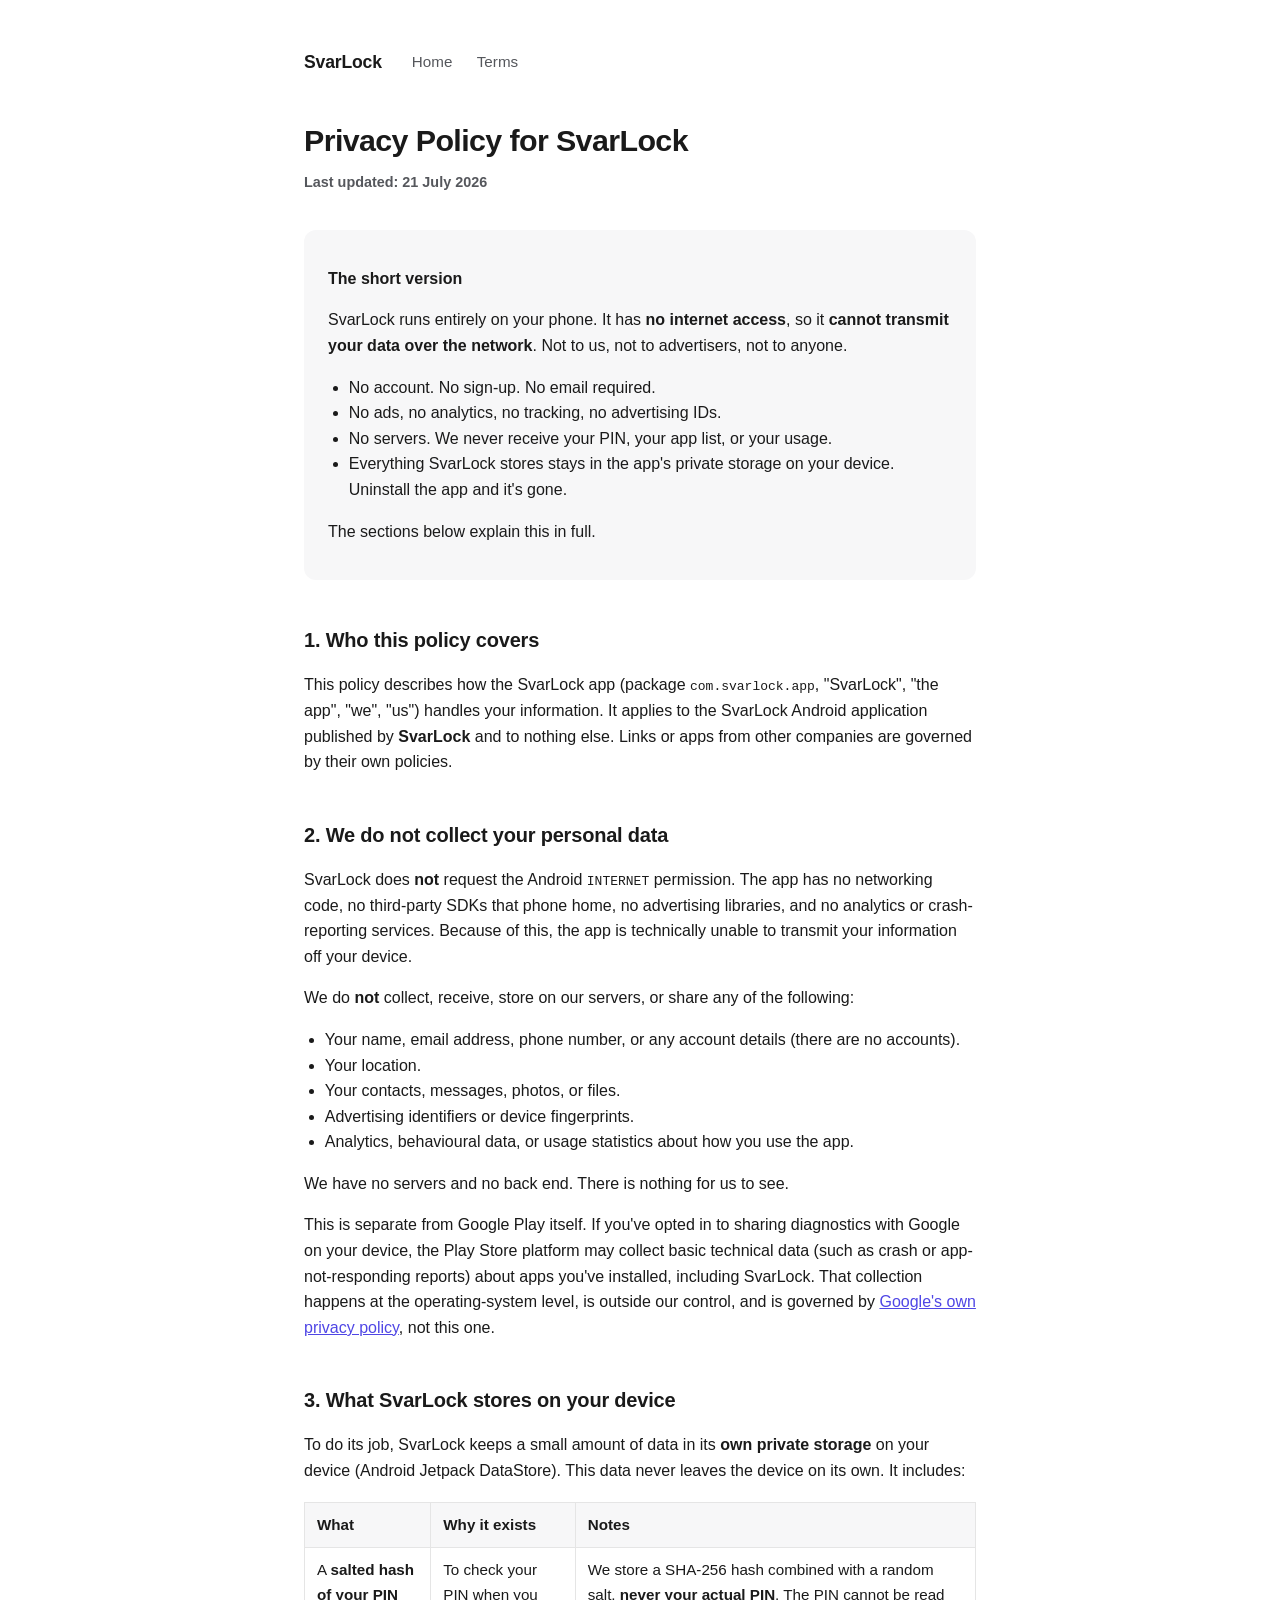
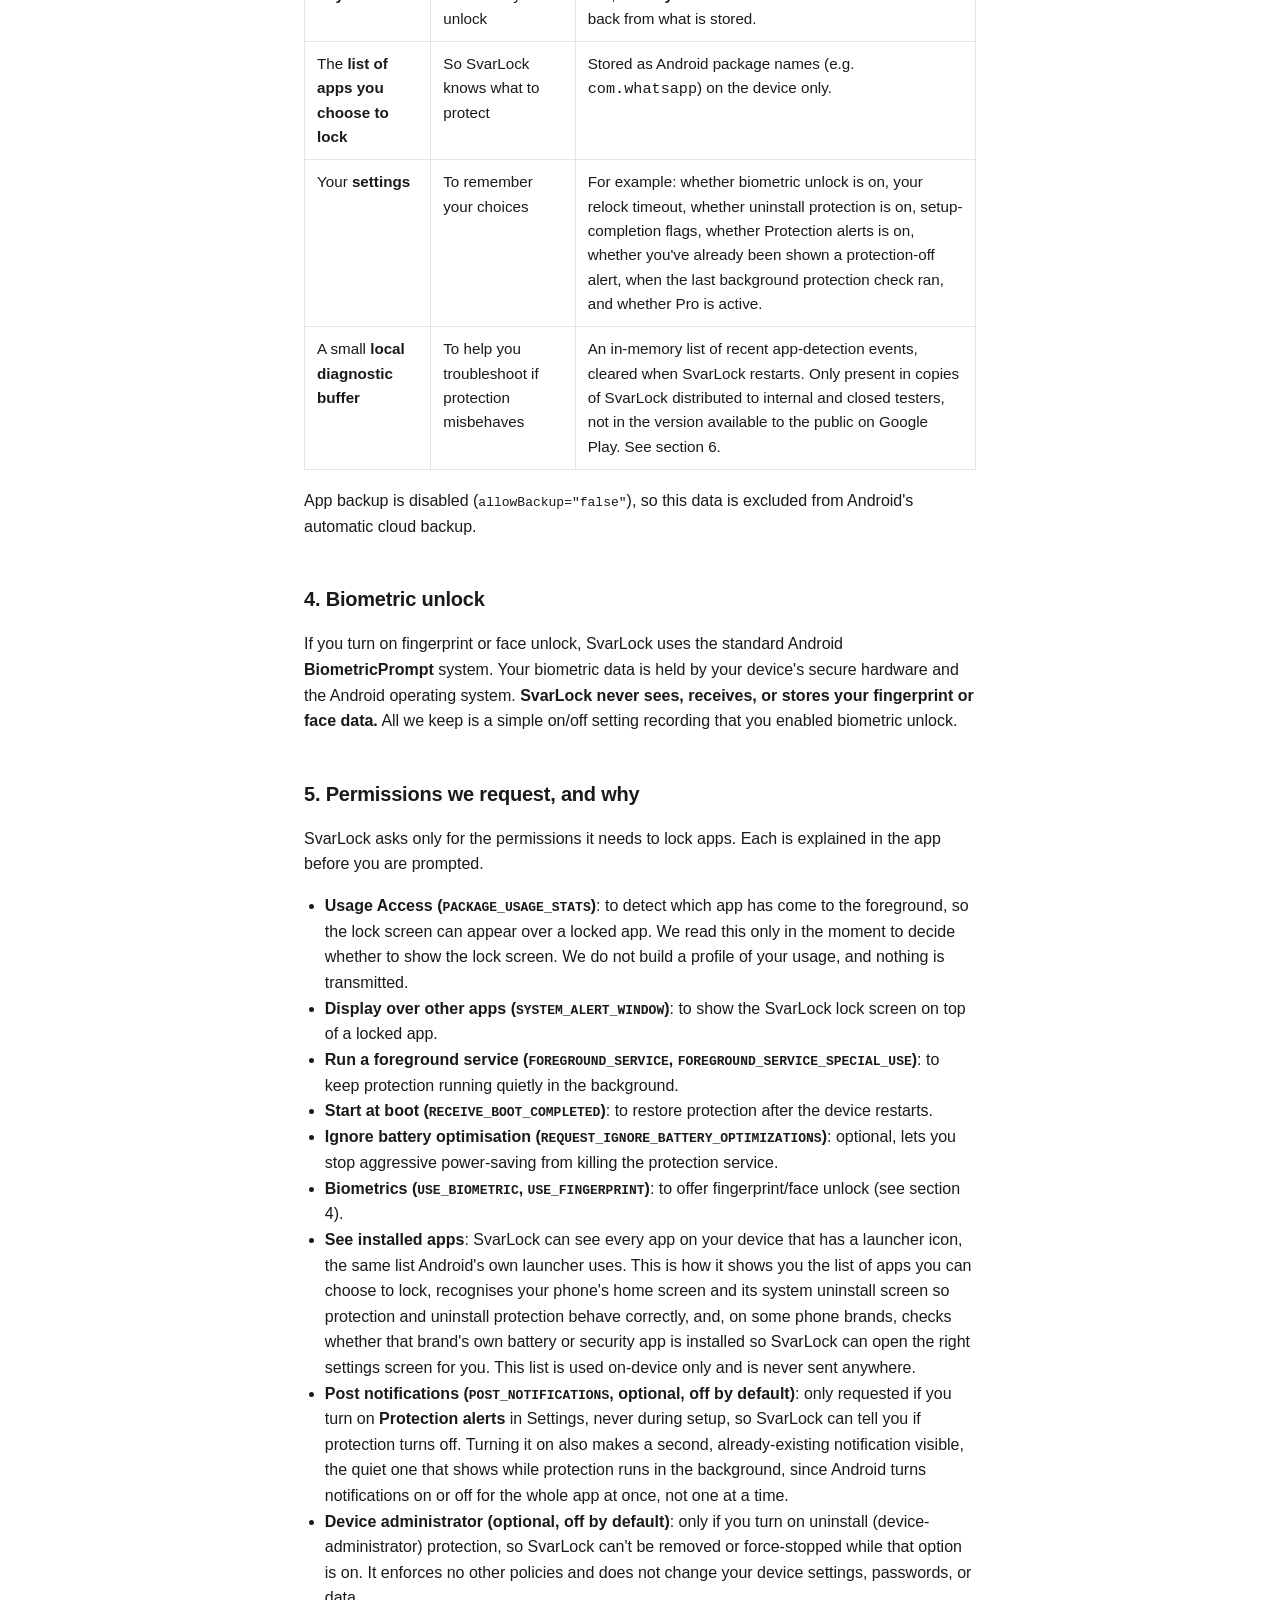
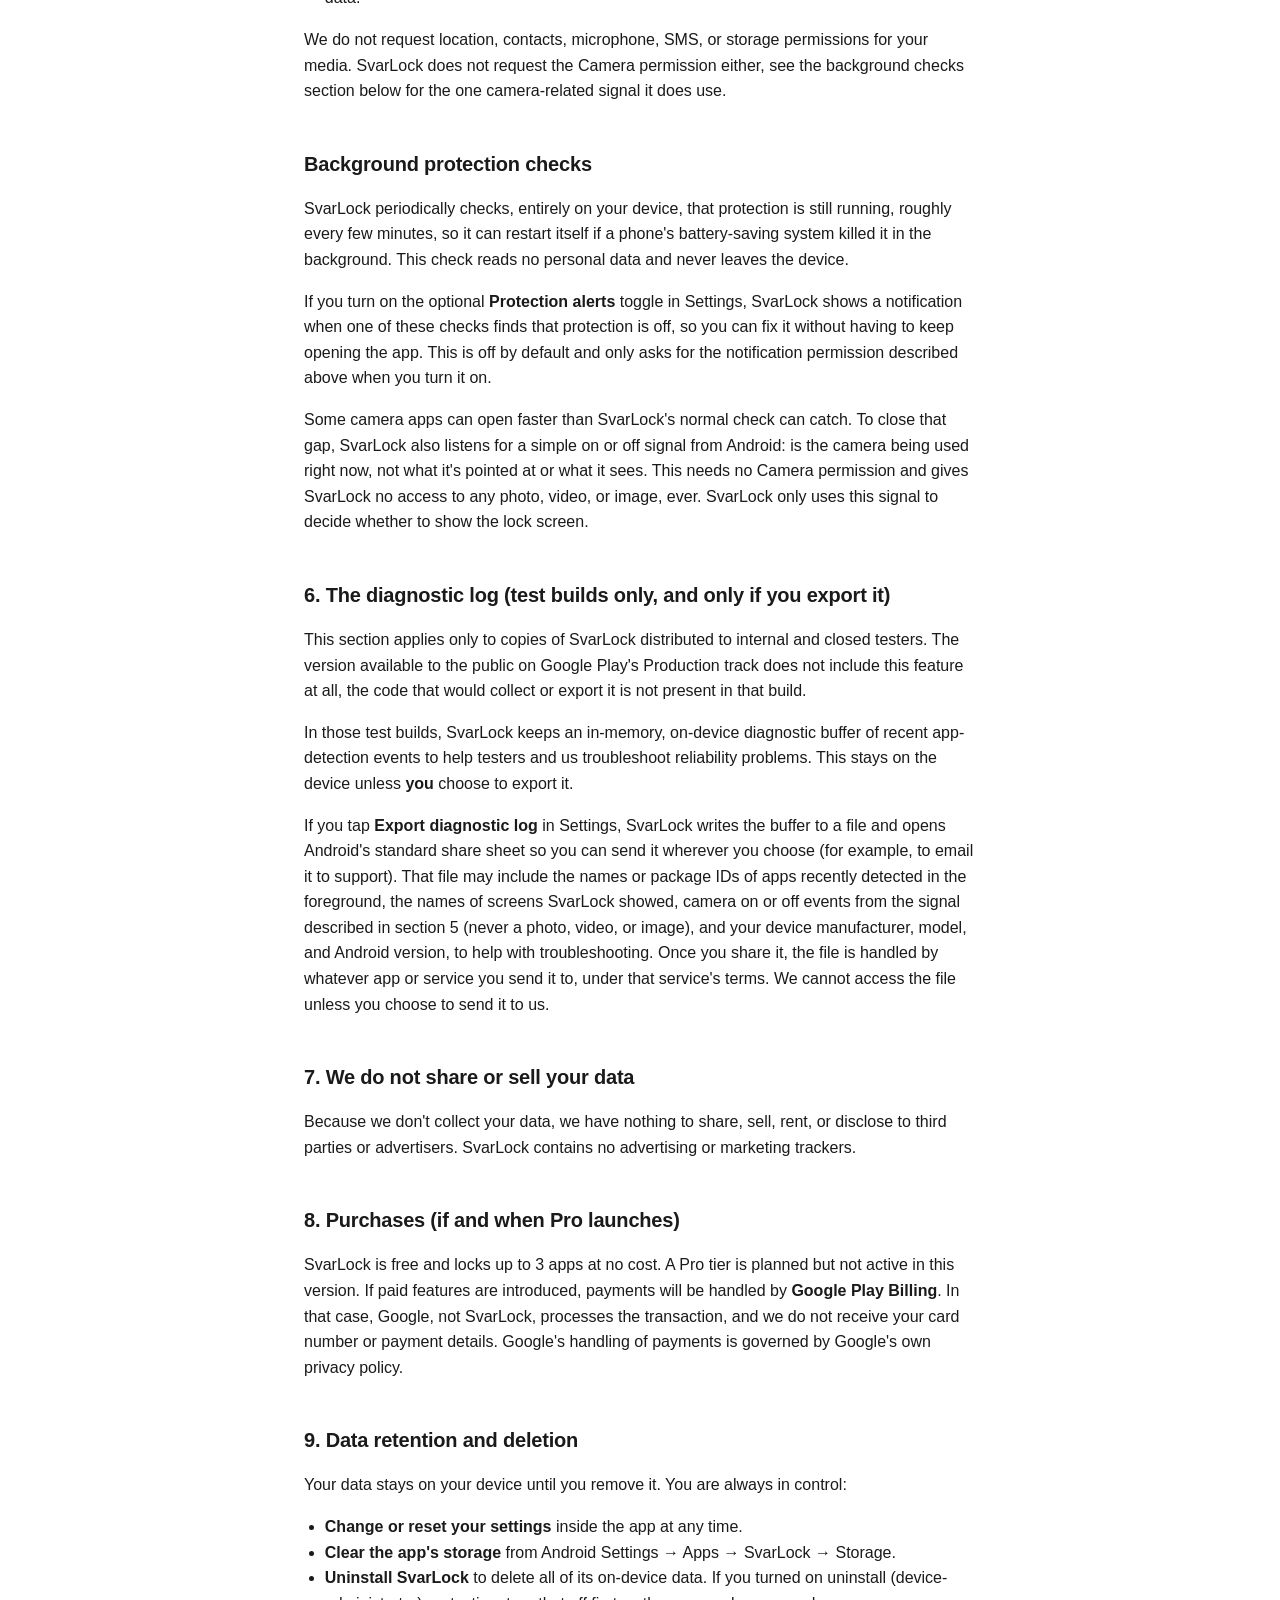
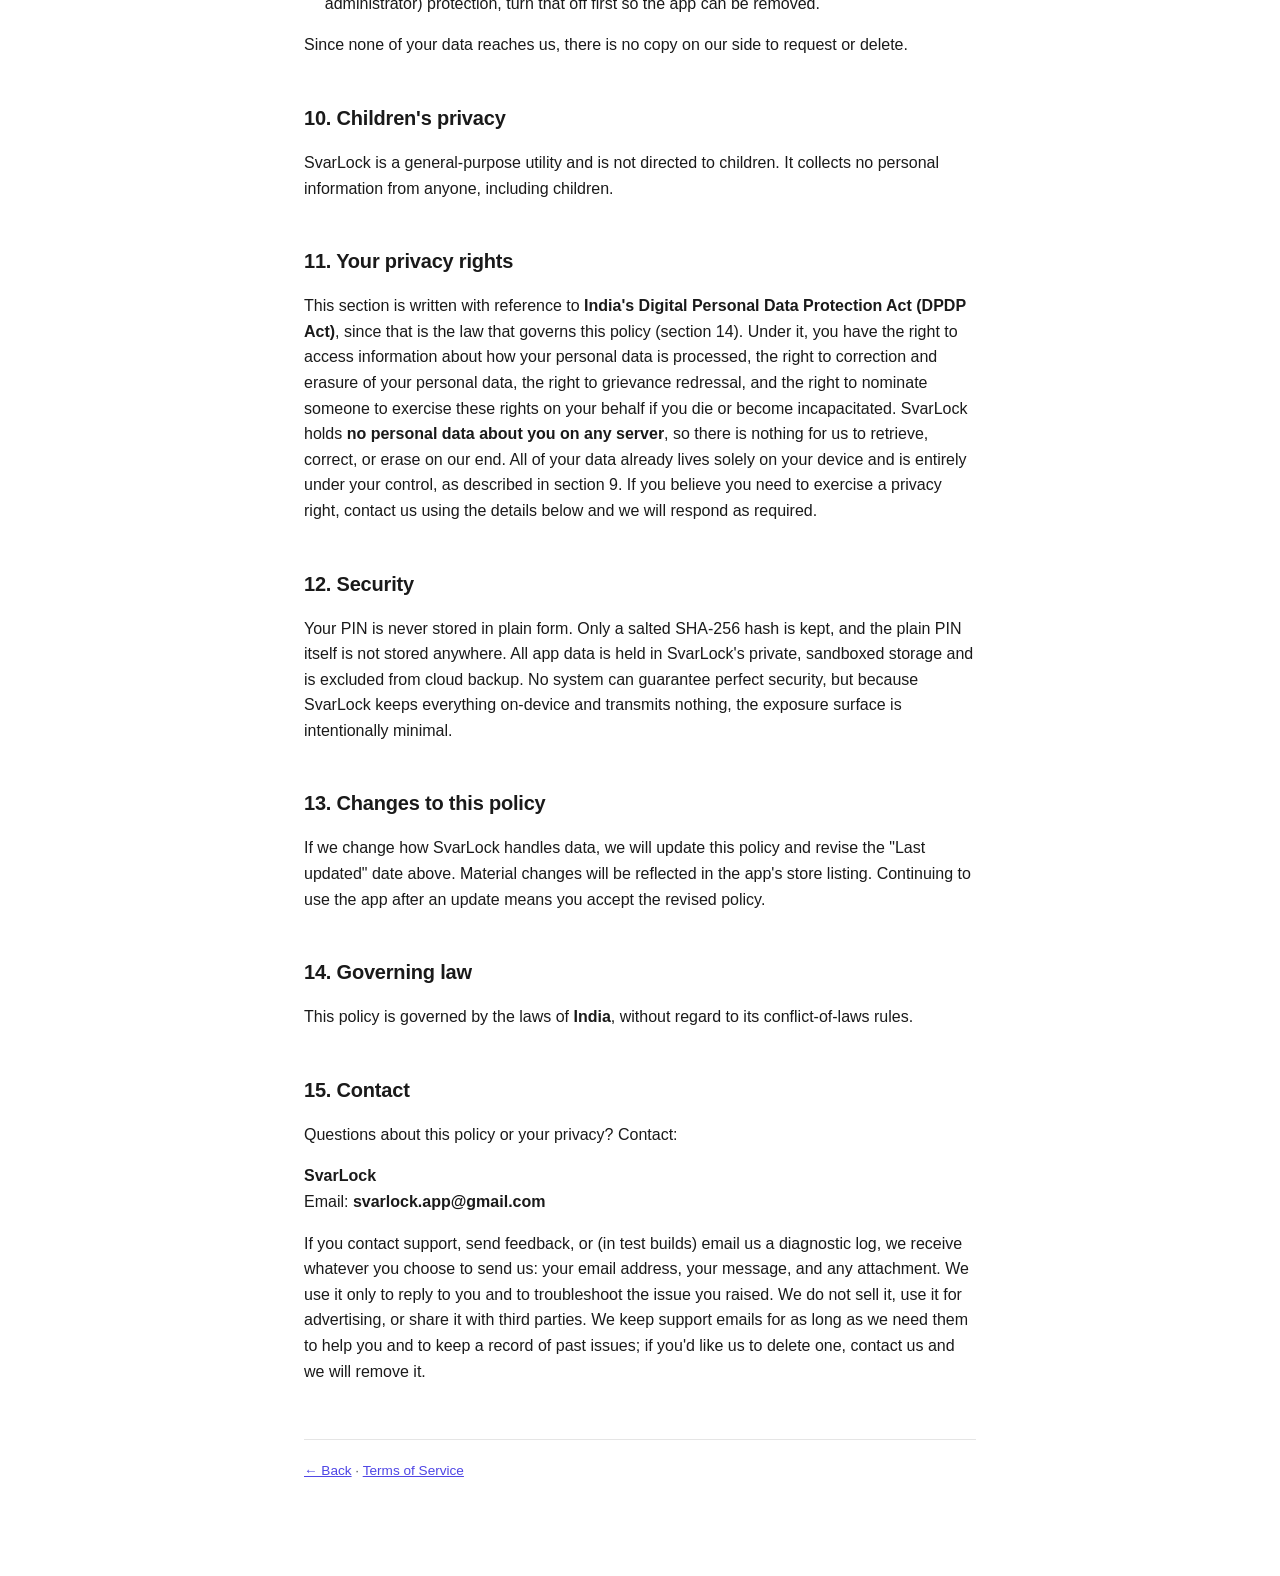
==== privacy-policy.html @ f2b9c412 "Fix privacy/data accuracy issues: permission scope, diagnostic log wording, DPDP rights, support ema" ====
<!doctype html>
<html lang="en">
<head>
<meta charset="utf-8">
<meta name="viewport" content="width=device-width, initial-scale=1">
<meta name="robots" content="noindex, nofollow">
<title>Privacy Policy — SvarLock</title>
<link rel="stylesheet" href="style.css">
</head>
<body>
<div class="wrap">
  <header class="site">
    <div class="logo">SvarLock</div>
    <nav class="top">
      <a href="index.html">Home</a>
      <a href="terms-of-service.html">Terms</a>
    </nav>
  </header>

  <h1>Privacy Policy for SvarLock</h1>
  <p class="updated"><strong>Last updated: 21 July 2026</strong></p>

  <div class="card">
    <p><strong>The short version</strong></p>
    <p>SvarLock runs entirely on your phone. It has <strong>no internet access</strong>, so it <strong>cannot transmit your data over the network</strong>. Not to us, not to advertisers, not to anyone.</p>
    <ul>
      <li>No account. No sign-up. No email required.</li>
      <li>No ads, no analytics, no tracking, no advertising IDs.</li>
      <li>No servers. We never receive your PIN, your app list, or your usage.</li>
      <li>Everything SvarLock stores stays in the app's private storage on your device. Uninstall the app and it's gone.</li>
    </ul>
    <p>The sections below explain this in full.</p>
  </div>

  <h2>1. Who this policy covers</h2>
  <p>This policy describes how the SvarLock app (package <code>com.svarlock.app</code>, "SvarLock", "the app", "we", "us") handles your information. It applies to the SvarLock Android application published by <strong>SvarLock</strong> and to nothing else. Links or apps from other companies are governed by their own policies.</p>

  <h2>2. We do not collect your personal data</h2>
  <p>SvarLock does <strong>not</strong> request the Android <code>INTERNET</code> permission. The app has no networking code, no third-party SDKs that phone home, no advertising libraries, and no analytics or crash-reporting services. Because of this, the app is technically unable to transmit your information off your device.</p>
  <p>We do <strong>not</strong> collect, receive, store on our servers, or share any of the following:</p>
  <ul>
    <li>Your name, email address, phone number, or any account details (there are no accounts).</li>
    <li>Your location.</li>
    <li>Your contacts, messages, photos, or files.</li>
    <li>Advertising identifiers or device fingerprints.</li>
    <li>Analytics, behavioural data, or usage statistics about how you use the app.</li>
  </ul>
  <p>We have no servers and no back end. There is nothing for us to see.</p>
  <p>This is separate from Google Play itself. If you've opted in to sharing diagnostics with Google on your device, the Play Store platform may collect basic technical data (such as crash or app-not-responding reports) about apps you've installed, including SvarLock. That collection happens at the operating-system level, is outside our control, and is governed by <a href="https://policies.google.com/privacy">Google's own privacy policy</a>, not this one.</p>

  <h2>3. What SvarLock stores on your device</h2>
  <p>To do its job, SvarLock keeps a small amount of data in its <strong>own private storage</strong> on your device (Android Jetpack DataStore). This data never leaves the device on its own. It includes:</p>
  <table>
    <thead>
      <tr><th>What</th><th>Why it exists</th><th>Notes</th></tr>
    </thead>
    <tbody>
      <tr>
        <td>A <strong>salted hash of your PIN</strong></td>
        <td>To check your PIN when you unlock</td>
        <td>We store a SHA-256 hash combined with a random salt, <strong>never your actual PIN</strong>. The PIN cannot be read back from what is stored.</td>
      </tr>
      <tr>
        <td>The <strong>list of apps you choose to lock</strong></td>
        <td>So SvarLock knows what to protect</td>
        <td>Stored as Android package names (e.g. <code>com.whatsapp</code>) on the device only.</td>
      </tr>
      <tr>
        <td>Your <strong>settings</strong></td>
        <td>To remember your choices</td>
        <td>For example: whether biometric unlock is on, your relock timeout, whether uninstall protection is on, setup-completion flags, whether Protection alerts is on, whether you've already been shown a protection-off alert, when the last background protection check ran, and whether Pro is active.</td>
      </tr>
      <tr>
        <td>A small <strong>local diagnostic buffer</strong></td>
        <td>To help you troubleshoot if protection misbehaves</td>
        <td>An in-memory list of recent app-detection events, cleared when SvarLock restarts. Only present in copies of SvarLock distributed to internal and closed testers, not in the version available to the public on Google Play. See section 6.</td>
      </tr>
    </tbody>
  </table>
  <p>App backup is disabled (<code>allowBackup="false"</code>), so this data is excluded from Android's automatic cloud backup.</p>

  <h2>4. Biometric unlock</h2>
  <p>If you turn on fingerprint or face unlock, SvarLock uses the standard Android <strong>BiometricPrompt</strong> system. Your biometric data is held by your device's secure hardware and the Android operating system. <strong>SvarLock never sees, receives, or stores your fingerprint or face data.</strong> All we keep is a simple on/off setting recording that you enabled biometric unlock.</p>

  <h2>5. Permissions we request, and why</h2>
  <p>SvarLock asks only for the permissions it needs to lock apps. Each is explained in the app before you are prompted.</p>
  <ul>
    <li><strong>Usage Access (<code>PACKAGE_USAGE_STATS</code>)</strong>: to detect which app has come to the foreground, so the lock screen can appear over a locked app. We read this only in the moment to decide whether to show the lock screen. We do not build a profile of your usage, and nothing is transmitted.</li>
    <li><strong>Display over other apps (<code>SYSTEM_ALERT_WINDOW</code>)</strong>: to show the SvarLock lock screen on top of a locked app.</li>
    <li><strong>Run a foreground service (<code>FOREGROUND_SERVICE</code>, <code>FOREGROUND_SERVICE_SPECIAL_USE</code>)</strong>: to keep protection running quietly in the background.</li>
    <li><strong>Start at boot (<code>RECEIVE_BOOT_COMPLETED</code>)</strong>: to restore protection after the device restarts.</li>
    <li><strong>Ignore battery optimisation (<code>REQUEST_IGNORE_BATTERY_OPTIMIZATIONS</code>)</strong>: optional, lets you stop aggressive power-saving from killing the protection service.</li>
    <li><strong>Biometrics (<code>USE_BIOMETRIC</code>, <code>USE_FINGERPRINT</code>)</strong>: to offer fingerprint/face unlock (see section 4).</li>
    <li><strong>See installed apps</strong>: SvarLock can see every app on your device that has a launcher icon, the same list Android's own launcher uses. This is how it shows you the list of apps you can choose to lock, recognises your phone's home screen and its system uninstall screen so protection and uninstall protection behave correctly, and, on some phone brands, checks whether that brand's own battery or security app is installed so SvarLock can open the right settings screen for you. This list is used on-device only and is never sent anywhere.</li>
    <li><strong>Post notifications (<code>POST_NOTIFICATIONS</code>, optional, off by default)</strong>: only requested if you turn on <strong>Protection alerts</strong> in Settings, never during setup, so SvarLock can tell you if protection turns off. Turning it on also makes a second, already-existing notification visible, the quiet one that shows while protection runs in the background, since Android turns notifications on or off for the whole app at once, not one at a time.</li>
    <li><strong>Device administrator (optional, off by default)</strong>: only if you turn on uninstall (device-administrator) protection, so SvarLock can't be removed or force-stopped while that option is on. It enforces no other policies and does not change your device settings, passwords, or data.</li>
  </ul>
  <p>We do not request location, contacts, microphone, SMS, or storage permissions for your media. SvarLock does not request the Camera permission either, see the background checks section below for the one camera-related signal it does use.</p>

  <h2>Background protection checks</h2>
  <p>SvarLock periodically checks, entirely on your device, that protection is still running, roughly every few minutes, so it can restart itself if a phone's battery-saving system killed it in the background. This check reads no personal data and never leaves the device.</p>
  <p>If you turn on the optional <strong>Protection alerts</strong> toggle in Settings, SvarLock shows a notification when one of these checks finds that protection is off, so you can fix it without having to keep opening the app. This is off by default and only asks for the notification permission described above when you turn it on.</p>
  <p>Some camera apps can open faster than SvarLock's normal check can catch. To close that gap, SvarLock also listens for a simple on or off signal from Android: is the camera being used right now, not what it's pointed at or what it sees. This needs no Camera permission and gives SvarLock no access to any photo, video, or image, ever. SvarLock only uses this signal to decide whether to show the lock screen.</p>

  <h2>6. The diagnostic log (test builds only, and only if you export it)</h2>
  <p>This section applies only to copies of SvarLock distributed to internal and closed testers. The version available to the public on Google Play's Production track does not include this feature at all, the code that would collect or export it is not present in that build.</p>
  <p>In those test builds, SvarLock keeps an in-memory, on-device diagnostic buffer of recent app-detection events to help testers and us troubleshoot reliability problems. This stays on the device unless <strong>you</strong> choose to export it.</p>
  <p>If you tap <strong>Export diagnostic log</strong> in Settings, SvarLock writes the buffer to a file and opens Android's standard share sheet so you can send it wherever you choose (for example, to email it to support). That file may include the names or package IDs of apps recently detected in the foreground, the names of screens SvarLock showed, camera on or off events from the signal described in section 5 (never a photo, video, or image), and your device manufacturer, model, and Android version, to help with troubleshooting. Once you share it, the file is handled by whatever app or service you send it to, under that service's terms. We cannot access the file unless you choose to send it to us.</p>

  <h2>7. We do not share or sell your data</h2>
  <p>Because we don't collect your data, we have nothing to share, sell, rent, or disclose to third parties or advertisers. SvarLock contains no advertising or marketing trackers.</p>

  <h2>8. Purchases (if and when Pro launches)</h2>
  <p>SvarLock is free and locks up to 3 apps at no cost. A Pro tier is planned but not active in this version. If paid features are introduced, payments will be handled by <strong>Google Play Billing</strong>. In that case, Google, not SvarLock, processes the transaction, and we do not receive your card number or payment details. Google's handling of payments is governed by Google's own privacy policy.</p>

  <h2>9. Data retention and deletion</h2>
  <p>Your data stays on your device until you remove it. You are always in control:</p>
  <ul>
    <li><strong>Change or reset your settings</strong> inside the app at any time.</li>
    <li><strong>Clear the app's storage</strong> from Android Settings → Apps → SvarLock → Storage.</li>
    <li><strong>Uninstall SvarLock</strong> to delete all of its on-device data. If you turned on uninstall (device-administrator) protection, turn that off first so the app can be removed.</li>
  </ul>
  <p>Since none of your data reaches us, there is no copy on our side to request or delete.</p>

  <h2>10. Children's privacy</h2>
  <p>SvarLock is a general-purpose utility and is not directed to children. It collects no personal information from anyone, including children.</p>

  <h2>11. Your privacy rights</h2>
  <p>This section is written with reference to <strong>India's Digital Personal Data Protection Act (DPDP Act)</strong>, since that is the law that governs this policy (section 14). Under it, you have the right to access information about how your personal data is processed, the right to correction and erasure of your personal data, the right to grievance redressal, and the right to nominate someone to exercise these rights on your behalf if you die or become incapacitated. SvarLock holds <strong>no personal data about you on any server</strong>, so there is nothing for us to retrieve, correct, or erase on our end. All of your data already lives solely on your device and is entirely under your control, as described in section 9. If you believe you need to exercise a privacy right, contact us using the details below and we will respond as required.</p>

  <h2>12. Security</h2>
  <p>Your PIN is never stored in plain form. Only a salted SHA-256 hash is kept, and the plain PIN itself is not stored anywhere. All app data is held in SvarLock's private, sandboxed storage and is excluded from cloud backup. No system can guarantee perfect security, but because SvarLock keeps everything on-device and transmits nothing, the exposure surface is intentionally minimal.</p>

  <h2>13. Changes to this policy</h2>
  <p>If we change how SvarLock handles data, we will update this policy and revise the "Last updated" date above. Material changes will be reflected in the app's store listing. Continuing to use the app after an update means you accept the revised policy.</p>

  <h2>14. Governing law</h2>
  <p>This policy is governed by the laws of <strong>India</strong>, without regard to its conflict-of-laws rules.</p>

  <h2>15. Contact</h2>
  <p>Questions about this policy or your privacy? Contact:</p>
  <p><strong>SvarLock</strong><br>Email: <strong>svarlock.app@gmail.com</strong></p>
  <p>If you contact support, send feedback, or (in test builds) email us a diagnostic log, we receive whatever you choose to send us: your email address, your message, and any attachment. We use it only to reply to you and to troubleshoot the issue you raised. We do not sell it, use it for advertising, or share it with third parties. We keep support emails for as long as we need them to help you and to keep a record of past issues; if you'd like us to delete one, contact us and we will remove it.</p>

  <footer class="site">
    <a href="index.html">&larr; Back</a> &middot; <a href="terms-of-service.html">Terms of Service</a>
  </footer>
</div>
</body>
</html>
---- style.css ----
:root {
  color-scheme: light dark;
  --bg: #ffffff;
  --text: #1a1a1a;
  --text-medium: #55575c;
  --border: #e5e5e5;
  --link: #4f46e5;
  --card-bg: #f7f7f8;
}

@media (prefers-color-scheme: dark) {
  :root {
    --bg: #14151a;
    --text: #f0f0f1;
    --text-medium: #a8a9ae;
    --border: #2a2b31;
    --link: #9d97f5;
    --card-bg: #1c1d23;
  }
}

* {
  box-sizing: border-box;
}

body {
  margin: 0;
  background: var(--bg);
  color: var(--text);
  font-family: -apple-system, BlinkMacSystemFont, "Segoe UI", Roboto, Helvetica, Arial, sans-serif;
  line-height: 1.6;
}

.wrap {
  max-width: 720px;
  margin: 0 auto;
  padding: 48px 24px 96px;
}

header.site {
  display: flex;
  align-items: center;
  gap: 10px;
  margin-bottom: 40px;
}

header.site .logo {
  font-weight: 700;
  font-size: 1.1rem;
  letter-spacing: -0.01em;
}

nav.top a {
  color: var(--text-medium);
  text-decoration: none;
  font-size: 0.95rem;
  margin-left: 20px;
}

nav.top a:hover {
  color: var(--link);
}

h1 {
  font-size: 1.9rem;
  margin: 0 0 6px;
  letter-spacing: -0.02em;
}

h2 {
  font-size: 1.25rem;
  margin: 2.2em 0 0.6em;
  letter-spacing: -0.01em;
}

.updated {
  color: var(--text-medium);
  font-size: 0.9rem;
  margin: 0 0 2.5em;
}

p, li {
  color: var(--text);
}

ul, ol {
  padding-left: 1.3em;
}

a {
  color: var(--link);
}

table {
  border-collapse: collapse;
  width: 100%;
  margin: 1.2em 0;
  font-size: 0.95rem;
}

th, td {
  border: 1px solid var(--border);
  padding: 10px 12px;
  text-align: left;
  vertical-align: top;
}

th {
  background: var(--card-bg);
}

.card {
  background: var(--card-bg);
  border-radius: 12px;
  padding: 20px 24px;
  margin: 1.5em 0;
}

.card ul {
  margin: 0.4em 0;
}

.doc-list {
  list-style: none;
  padding: 0;
  margin: 24px 0 0;
}

.doc-list li {
  margin-bottom: 12px;
}

.doc-list a {
  display: block;
  padding: 18px 20px;
  border: 1px solid var(--border);
  border-radius: 12px;
  text-decoration: none;
  color: var(--text);
  font-weight: 600;
}

.doc-list a:hover {
  border-color: var(--link);
}

.doc-list span {
  display: block;
  font-weight: 400;
  color: var(--text-medium);
  font-size: 0.9rem;
  margin-top: 4px;
}

footer.site {
  margin-top: 4em;
  padding-top: 1.5em;
  border-top: 1px solid var(--border);
  color: var(--text-medium);
  font-size: 0.85rem;
}
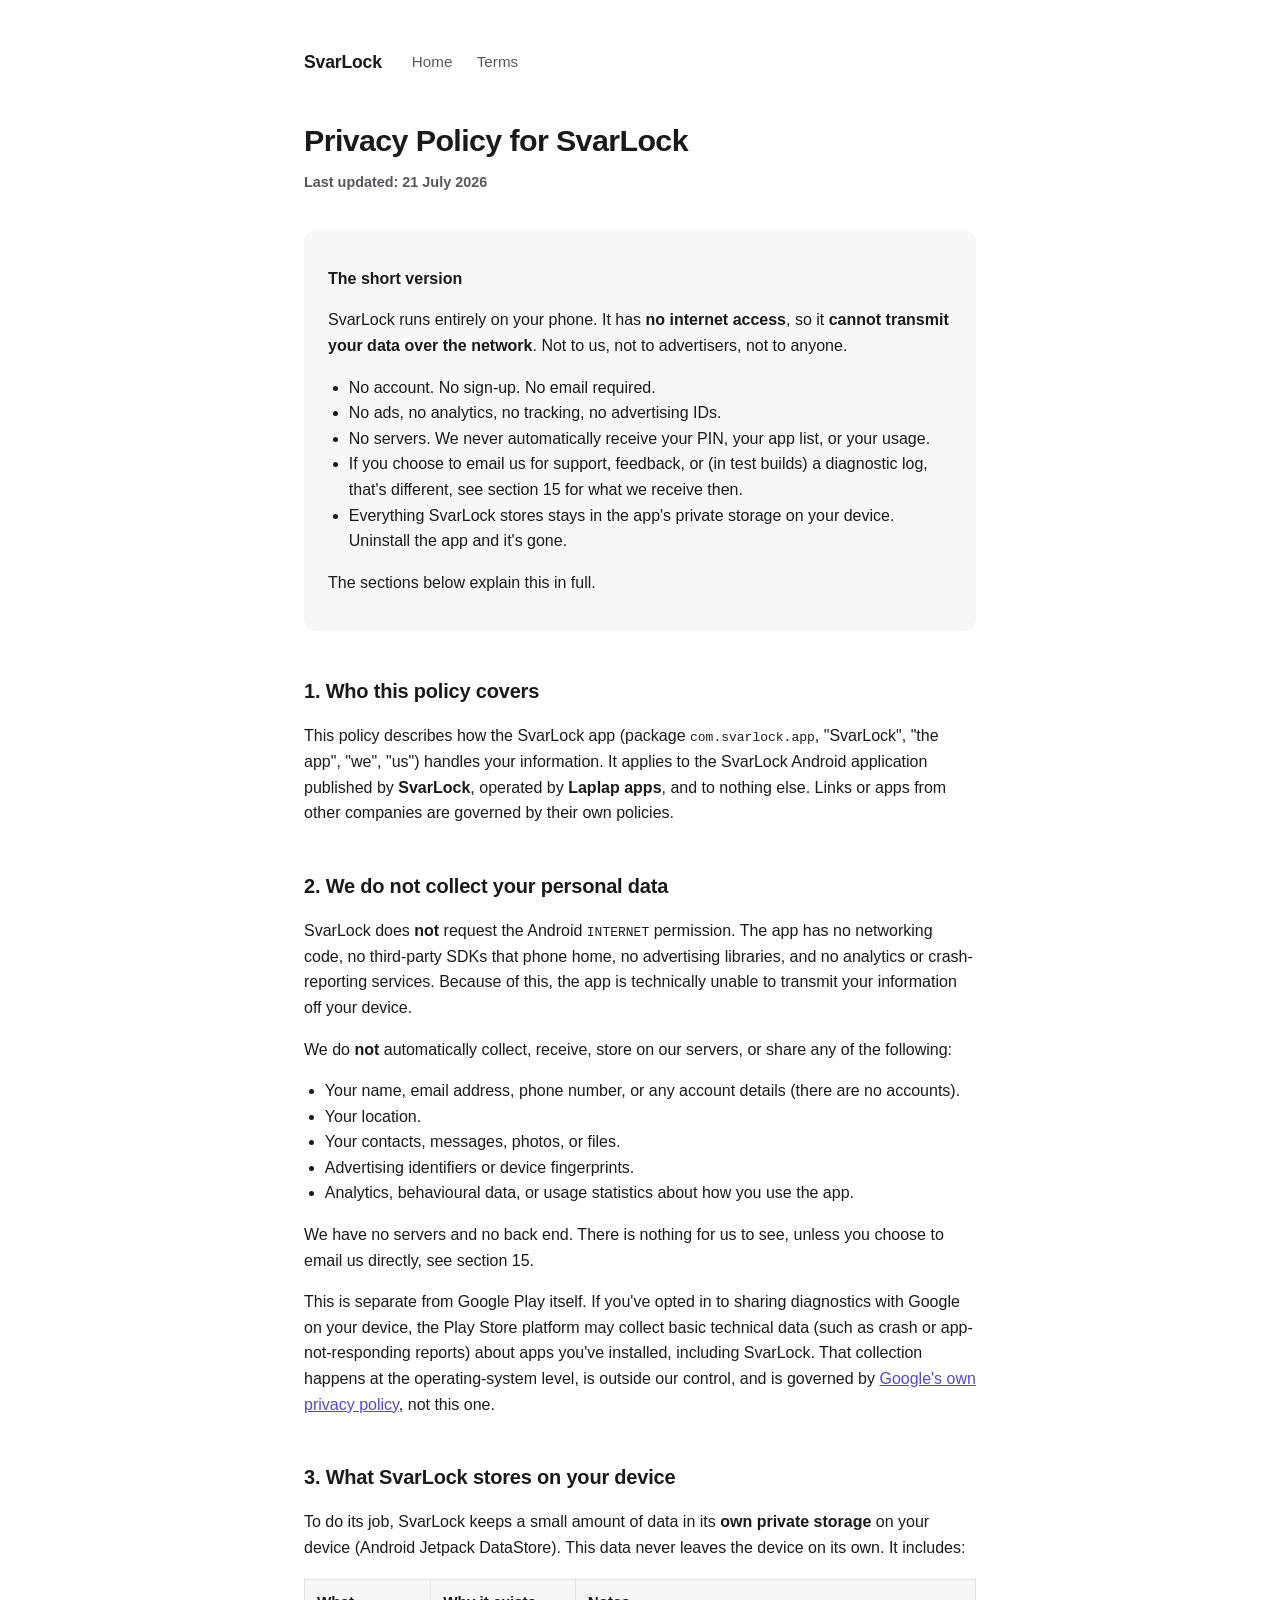
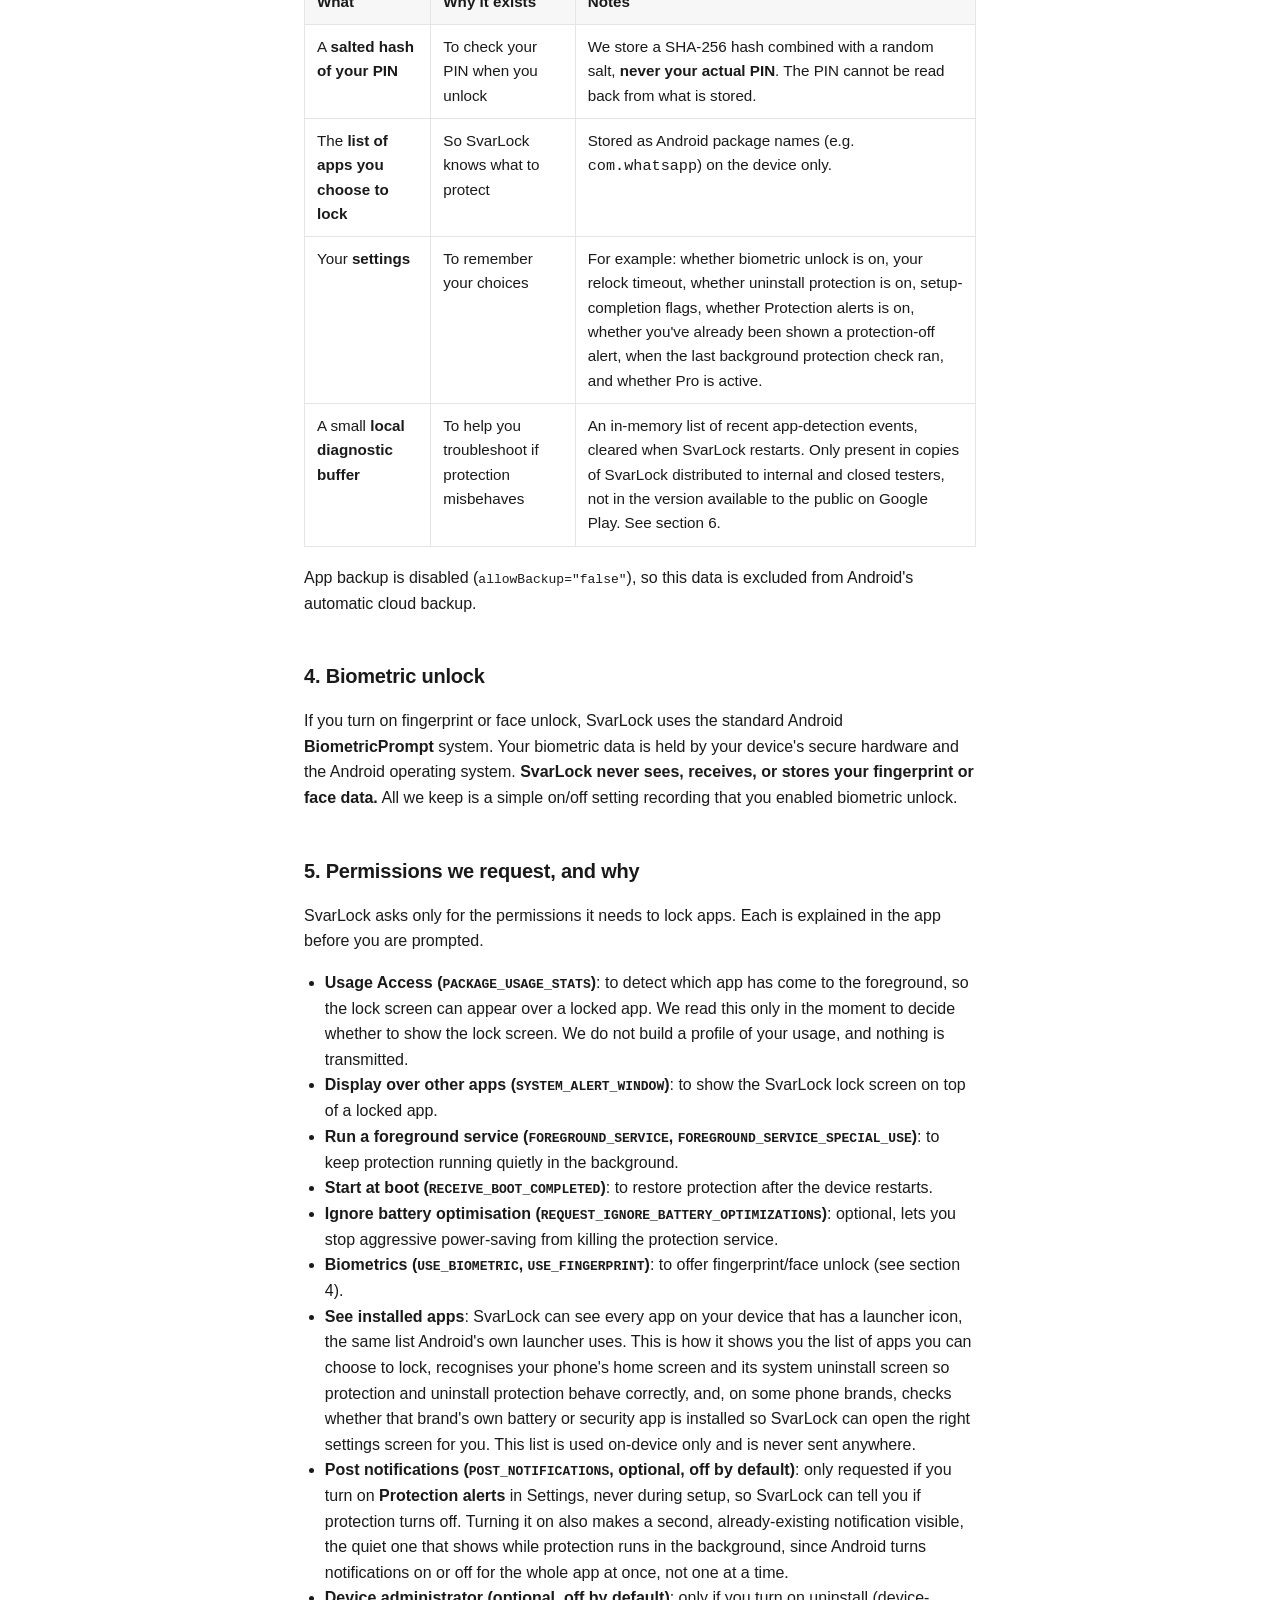
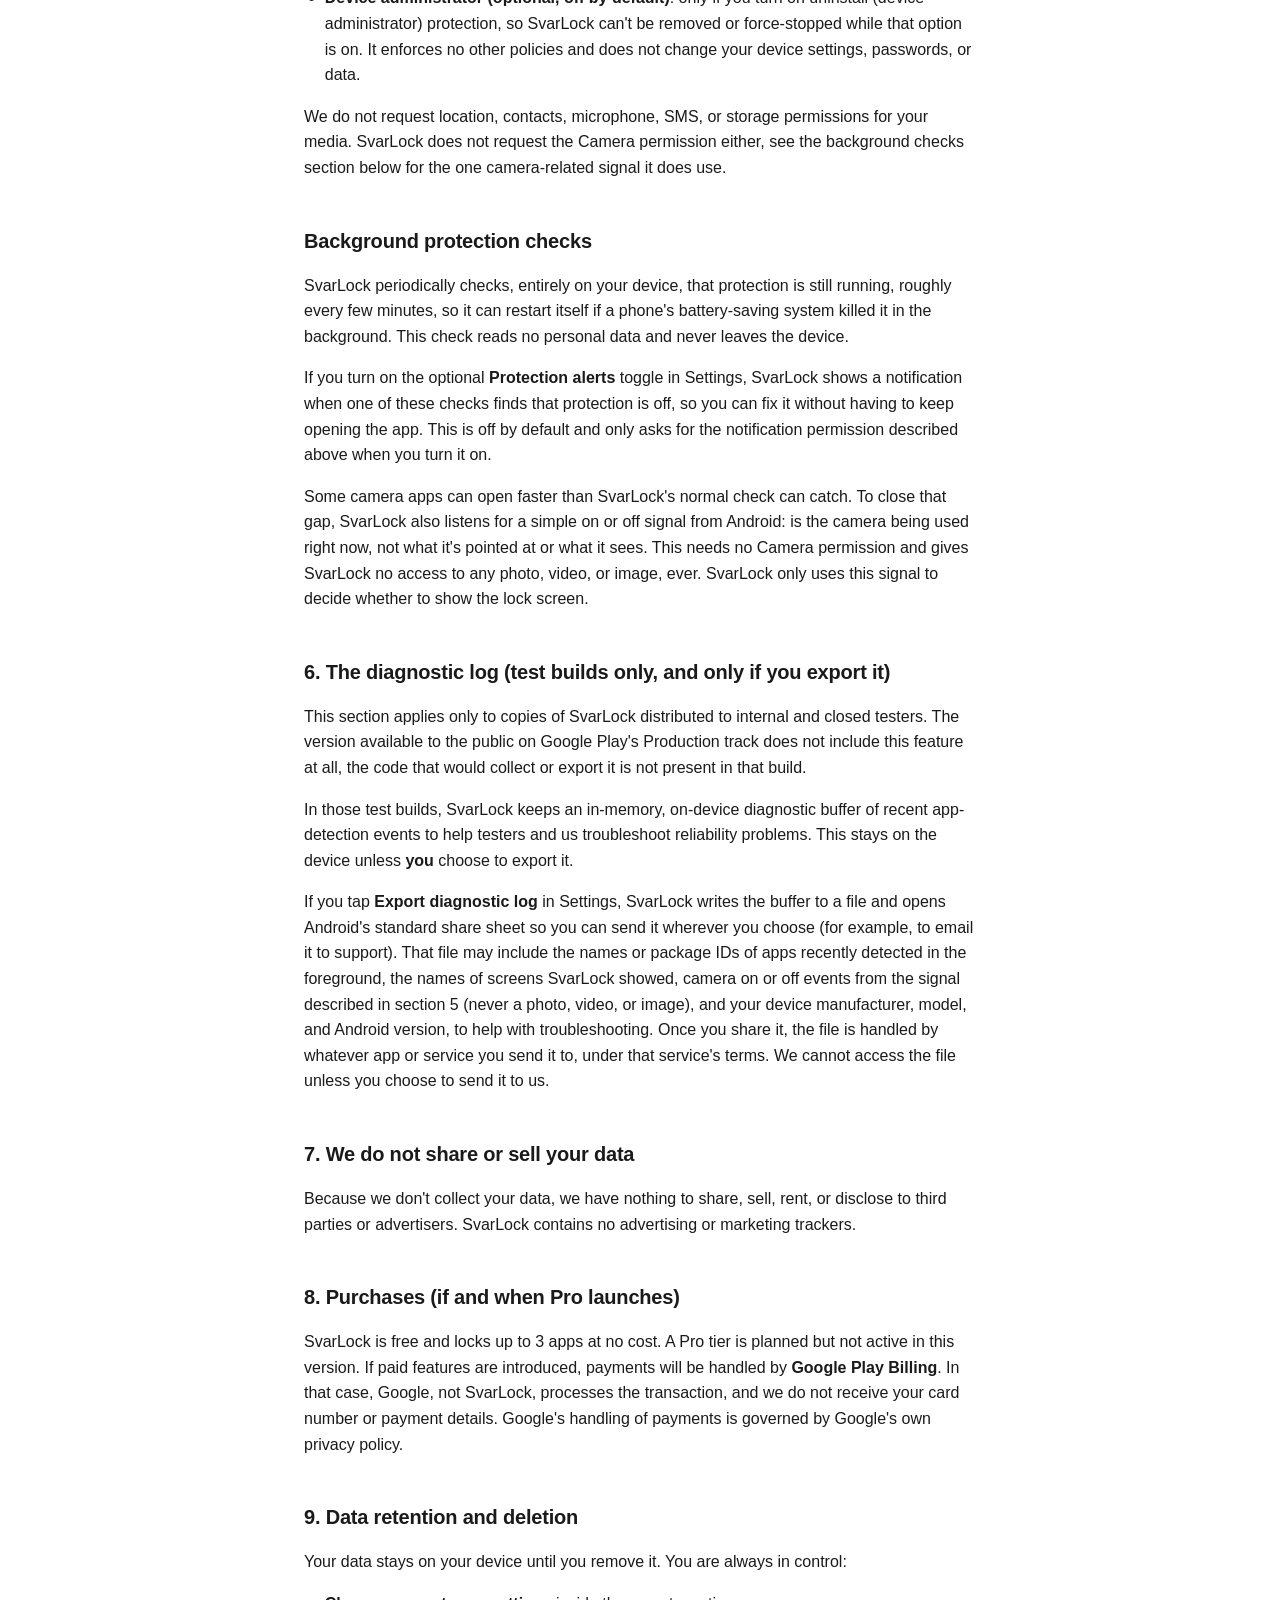
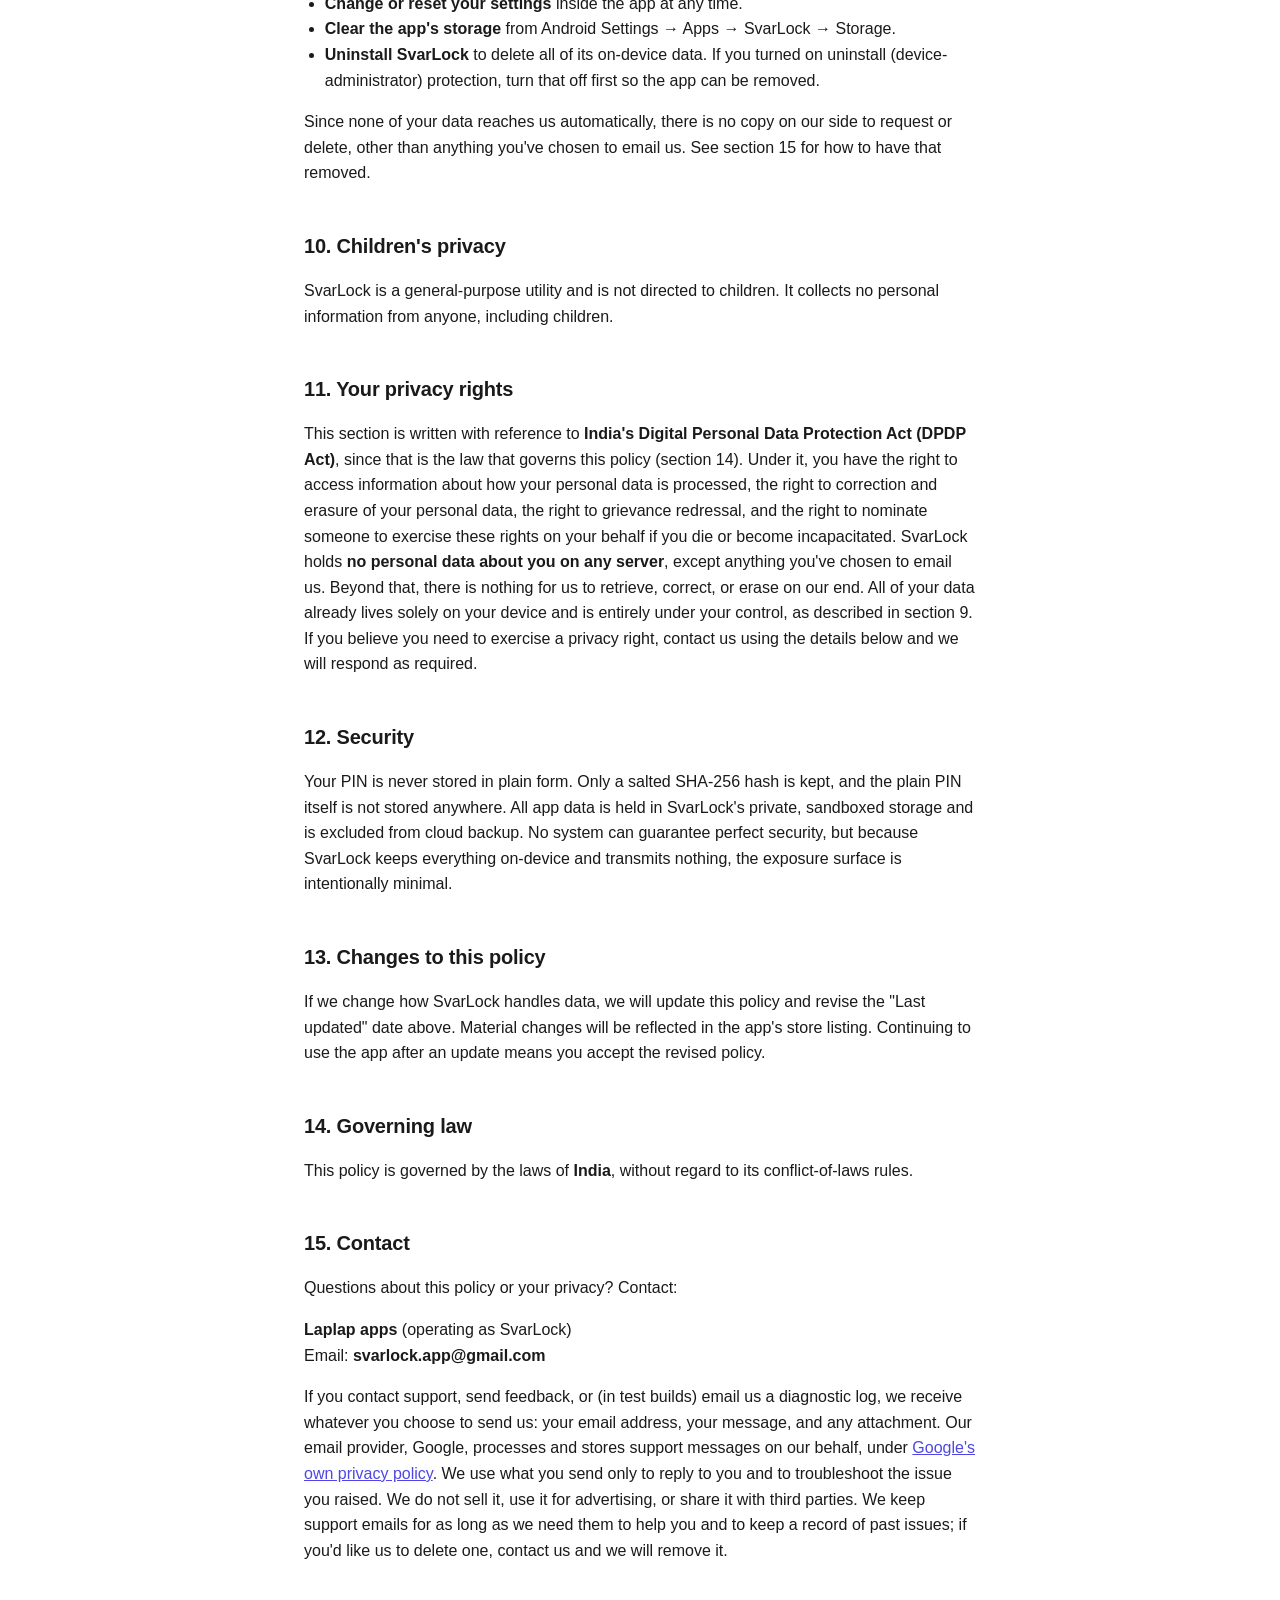
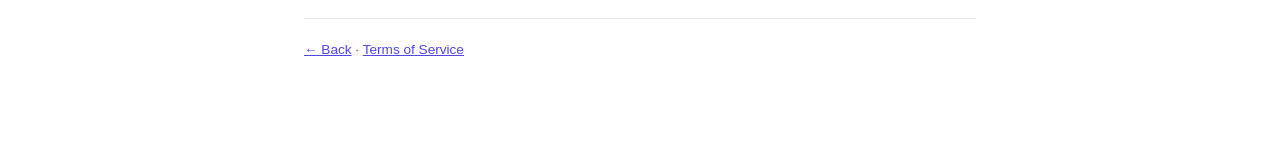
==== commit 46590336: "Name Laplap apps as operating entity; reconcile "we never receive data" claims with support-email di" ====
--- a/privacy-policy.html
+++ b/privacy-policy.html
@@ -26,18 +26,19 @@
     <ul>
       <li>No account. No sign-up. No email required.</li>
       <li>No ads, no analytics, no tracking, no advertising IDs.</li>
-      <li>No servers. We never receive your PIN, your app list, or your usage.</li>
+      <li>No servers. We never automatically receive your PIN, your app list, or your usage.</li>
+      <li>If you choose to email us for support, feedback, or (in test builds) a diagnostic log, that's different, see section 15 for what we receive then.</li>
       <li>Everything SvarLock stores stays in the app's private storage on your device. Uninstall the app and it's gone.</li>
     </ul>
     <p>The sections below explain this in full.</p>
   </div>
 
   <h2>1. Who this policy covers</h2>
-  <p>This policy describes how the SvarLock app (package <code>com.svarlock.app</code>, "SvarLock", "the app", "we", "us") handles your information. It applies to the SvarLock Android application published by <strong>SvarLock</strong> and to nothing else. Links or apps from other companies are governed by their own policies.</p>
+  <p>This policy describes how the SvarLock app (package <code>com.svarlock.app</code>, "SvarLock", "the app", "we", "us") handles your information. It applies to the SvarLock Android application published by <strong>SvarLock</strong>, operated by <strong>Laplap apps</strong>, and to nothing else. Links or apps from other companies are governed by their own policies.</p>
 
   <h2>2. We do not collect your personal data</h2>
   <p>SvarLock does <strong>not</strong> request the Android <code>INTERNET</code> permission. The app has no networking code, no third-party SDKs that phone home, no advertising libraries, and no analytics or crash-reporting services. Because of this, the app is technically unable to transmit your information off your device.</p>
-  <p>We do <strong>not</strong> collect, receive, store on our servers, or share any of the following:</p>
+  <p>We do <strong>not</strong> automatically collect, receive, store on our servers, or share any of the following:</p>
   <ul>
     <li>Your name, email address, phone number, or any account details (there are no accounts).</li>
     <li>Your location.</li>
@@ -45,7 +46,7 @@
     <li>Advertising identifiers or device fingerprints.</li>
     <li>Analytics, behavioural data, or usage statistics about how you use the app.</li>
   </ul>
-  <p>We have no servers and no back end. There is nothing for us to see.</p>
+  <p>We have no servers and no back end. There is nothing for us to see, unless you choose to email us directly, see section 15.</p>
   <p>This is separate from Google Play itself. If you've opted in to sharing diagnostics with Google on your device, the Play Store platform may collect basic technical data (such as crash or app-not-responding reports) about apps you've installed, including SvarLock. That collection happens at the operating-system level, is outside our control, and is governed by <a href="https://policies.google.com/privacy">Google's own privacy policy</a>, not this one.</p>
 
   <h2>3. What SvarLock stores on your device</h2>
@@ -120,13 +121,13 @@
     <li><strong>Clear the app's storage</strong> from Android Settings → Apps → SvarLock → Storage.</li>
     <li><strong>Uninstall SvarLock</strong> to delete all of its on-device data. If you turned on uninstall (device-administrator) protection, turn that off first so the app can be removed.</li>
   </ul>
-  <p>Since none of your data reaches us, there is no copy on our side to request or delete.</p>
+  <p>Since none of your data reaches us automatically, there is no copy on our side to request or delete, other than anything you've chosen to email us. See section 15 for how to have that removed.</p>
 
   <h2>10. Children's privacy</h2>
   <p>SvarLock is a general-purpose utility and is not directed to children. It collects no personal information from anyone, including children.</p>
 
   <h2>11. Your privacy rights</h2>
-  <p>This section is written with reference to <strong>India's Digital Personal Data Protection Act (DPDP Act)</strong>, since that is the law that governs this policy (section 14). Under it, you have the right to access information about how your personal data is processed, the right to correction and erasure of your personal data, the right to grievance redressal, and the right to nominate someone to exercise these rights on your behalf if you die or become incapacitated. SvarLock holds <strong>no personal data about you on any server</strong>, so there is nothing for us to retrieve, correct, or erase on our end. All of your data already lives solely on your device and is entirely under your control, as described in section 9. If you believe you need to exercise a privacy right, contact us using the details below and we will respond as required.</p>
+  <p>This section is written with reference to <strong>India's Digital Personal Data Protection Act (DPDP Act)</strong>, since that is the law that governs this policy (section 14). Under it, you have the right to access information about how your personal data is processed, the right to correction and erasure of your personal data, the right to grievance redressal, and the right to nominate someone to exercise these rights on your behalf if you die or become incapacitated. SvarLock holds <strong>no personal data about you on any server</strong>, except anything you've chosen to email us. Beyond that, there is nothing for us to retrieve, correct, or erase on our end. All of your data already lives solely on your device and is entirely under your control, as described in section 9. If you believe you need to exercise a privacy right, contact us using the details below and we will respond as required.</p>
 
   <h2>12. Security</h2>
   <p>Your PIN is never stored in plain form. Only a salted SHA-256 hash is kept, and the plain PIN itself is not stored anywhere. All app data is held in SvarLock's private, sandboxed storage and is excluded from cloud backup. No system can guarantee perfect security, but because SvarLock keeps everything on-device and transmits nothing, the exposure surface is intentionally minimal.</p>
@@ -139,8 +140,8 @@
 
   <h2>15. Contact</h2>
   <p>Questions about this policy or your privacy? Contact:</p>
-  <p><strong>SvarLock</strong><br>Email: <strong>svarlock.app@gmail.com</strong></p>
-  <p>If you contact support, send feedback, or (in test builds) email us a diagnostic log, we receive whatever you choose to send us: your email address, your message, and any attachment. We use it only to reply to you and to troubleshoot the issue you raised. We do not sell it, use it for advertising, or share it with third parties. We keep support emails for as long as we need them to help you and to keep a record of past issues; if you'd like us to delete one, contact us and we will remove it.</p>
+  <p><strong>Laplap apps</strong> (operating as SvarLock)<br>Email: <strong>svarlock.app@gmail.com</strong></p>
+  <p>If you contact support, send feedback, or (in test builds) email us a diagnostic log, we receive whatever you choose to send us: your email address, your message, and any attachment. Our email provider, Google, processes and stores support messages on our behalf, under <a href="https://policies.google.com/privacy">Google's own privacy policy</a>. We use what you send only to reply to you and to troubleshoot the issue you raised. We do not sell it, use it for advertising, or share it with third parties. We keep support emails for as long as we need them to help you and to keep a record of past issues; if you'd like us to delete one, contact us and we will remove it.</p>
 
   <footer class="site">
     <a href="index.html">&larr; Back</a> &middot; <a href="terms-of-service.html">Terms of Service</a>
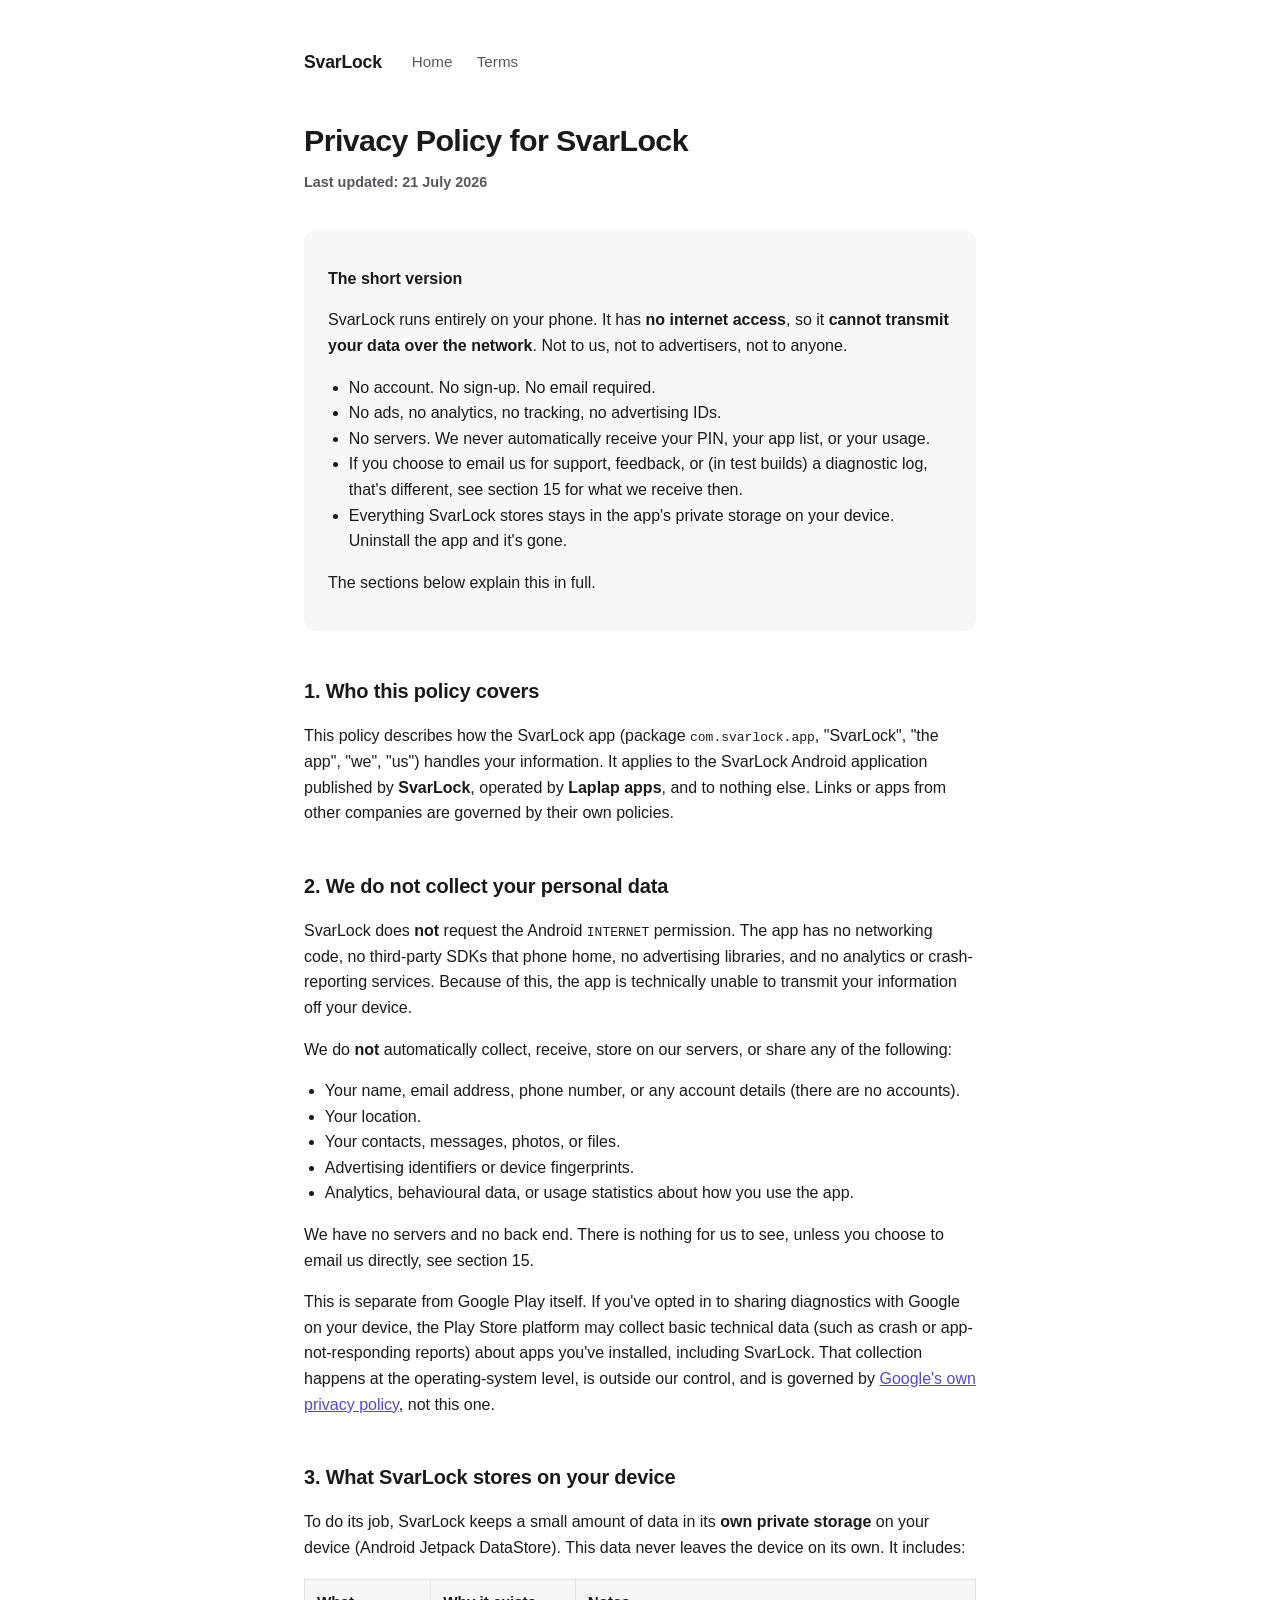
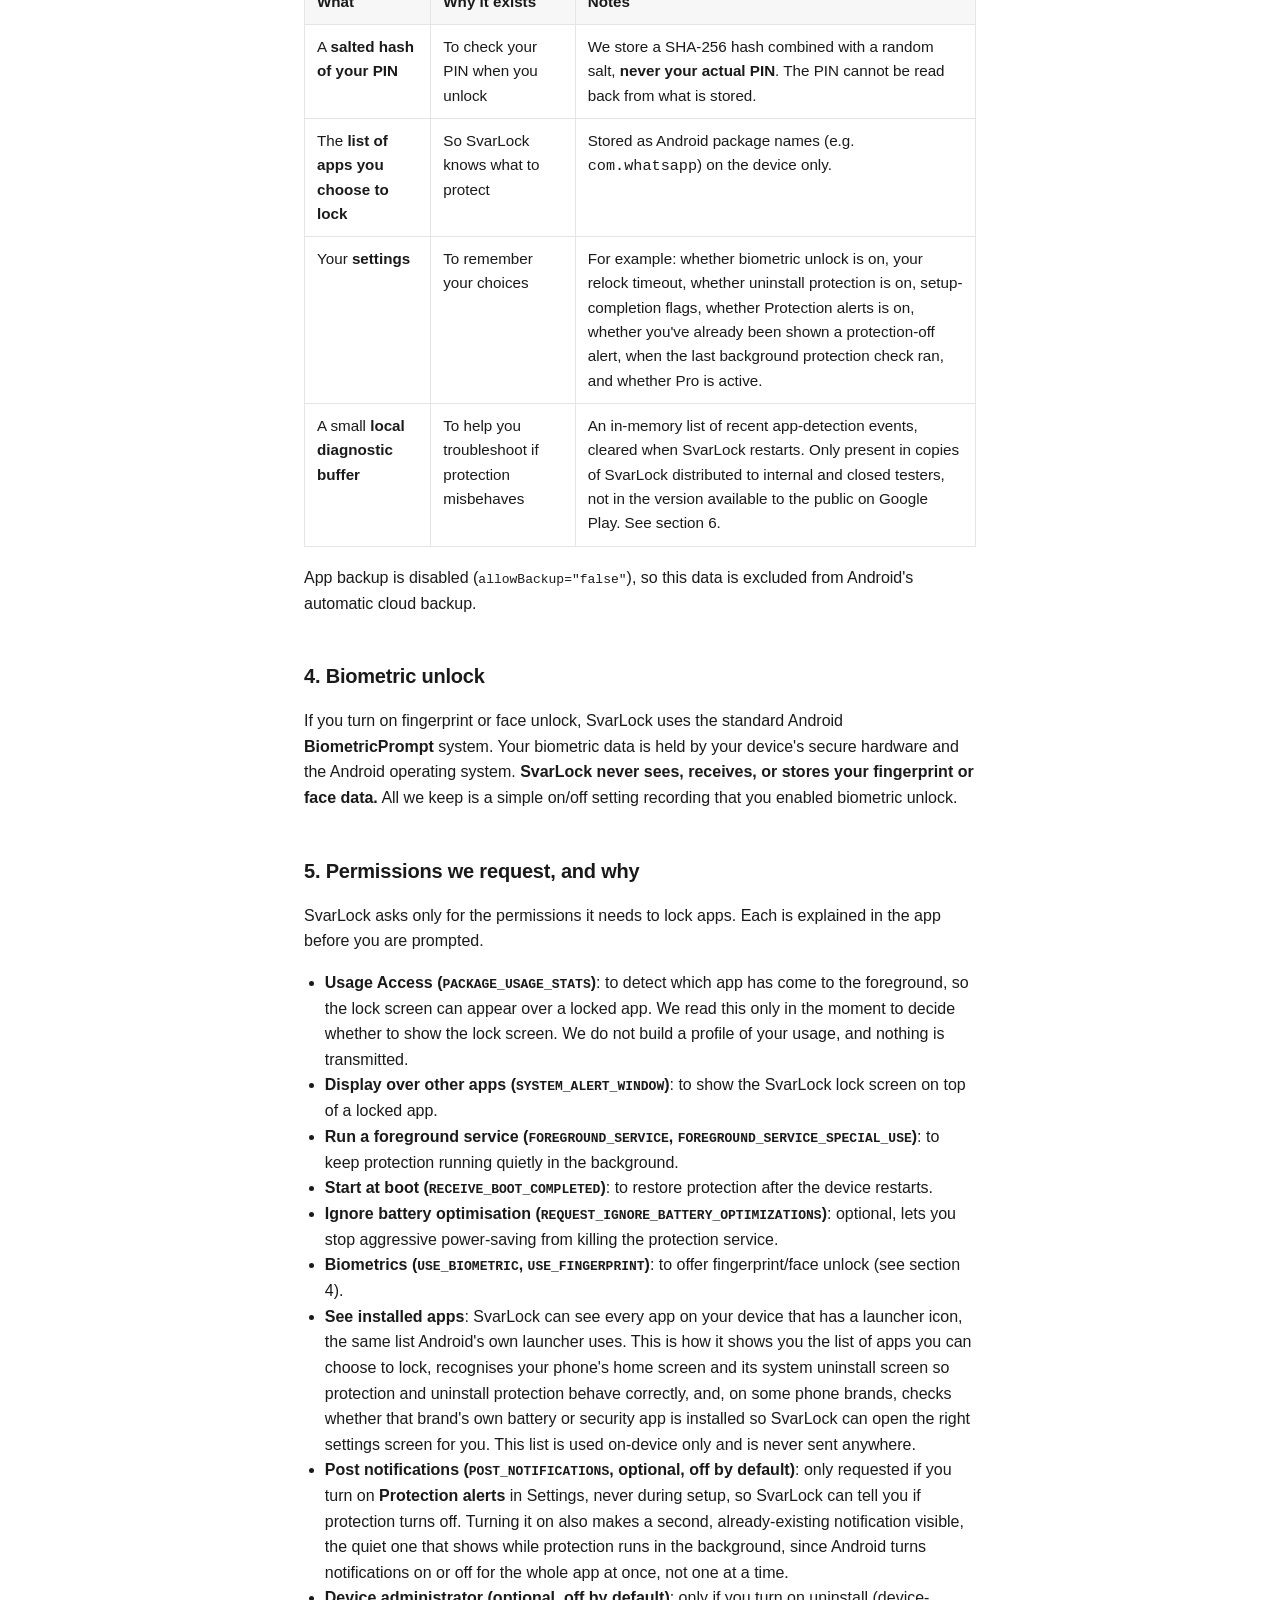
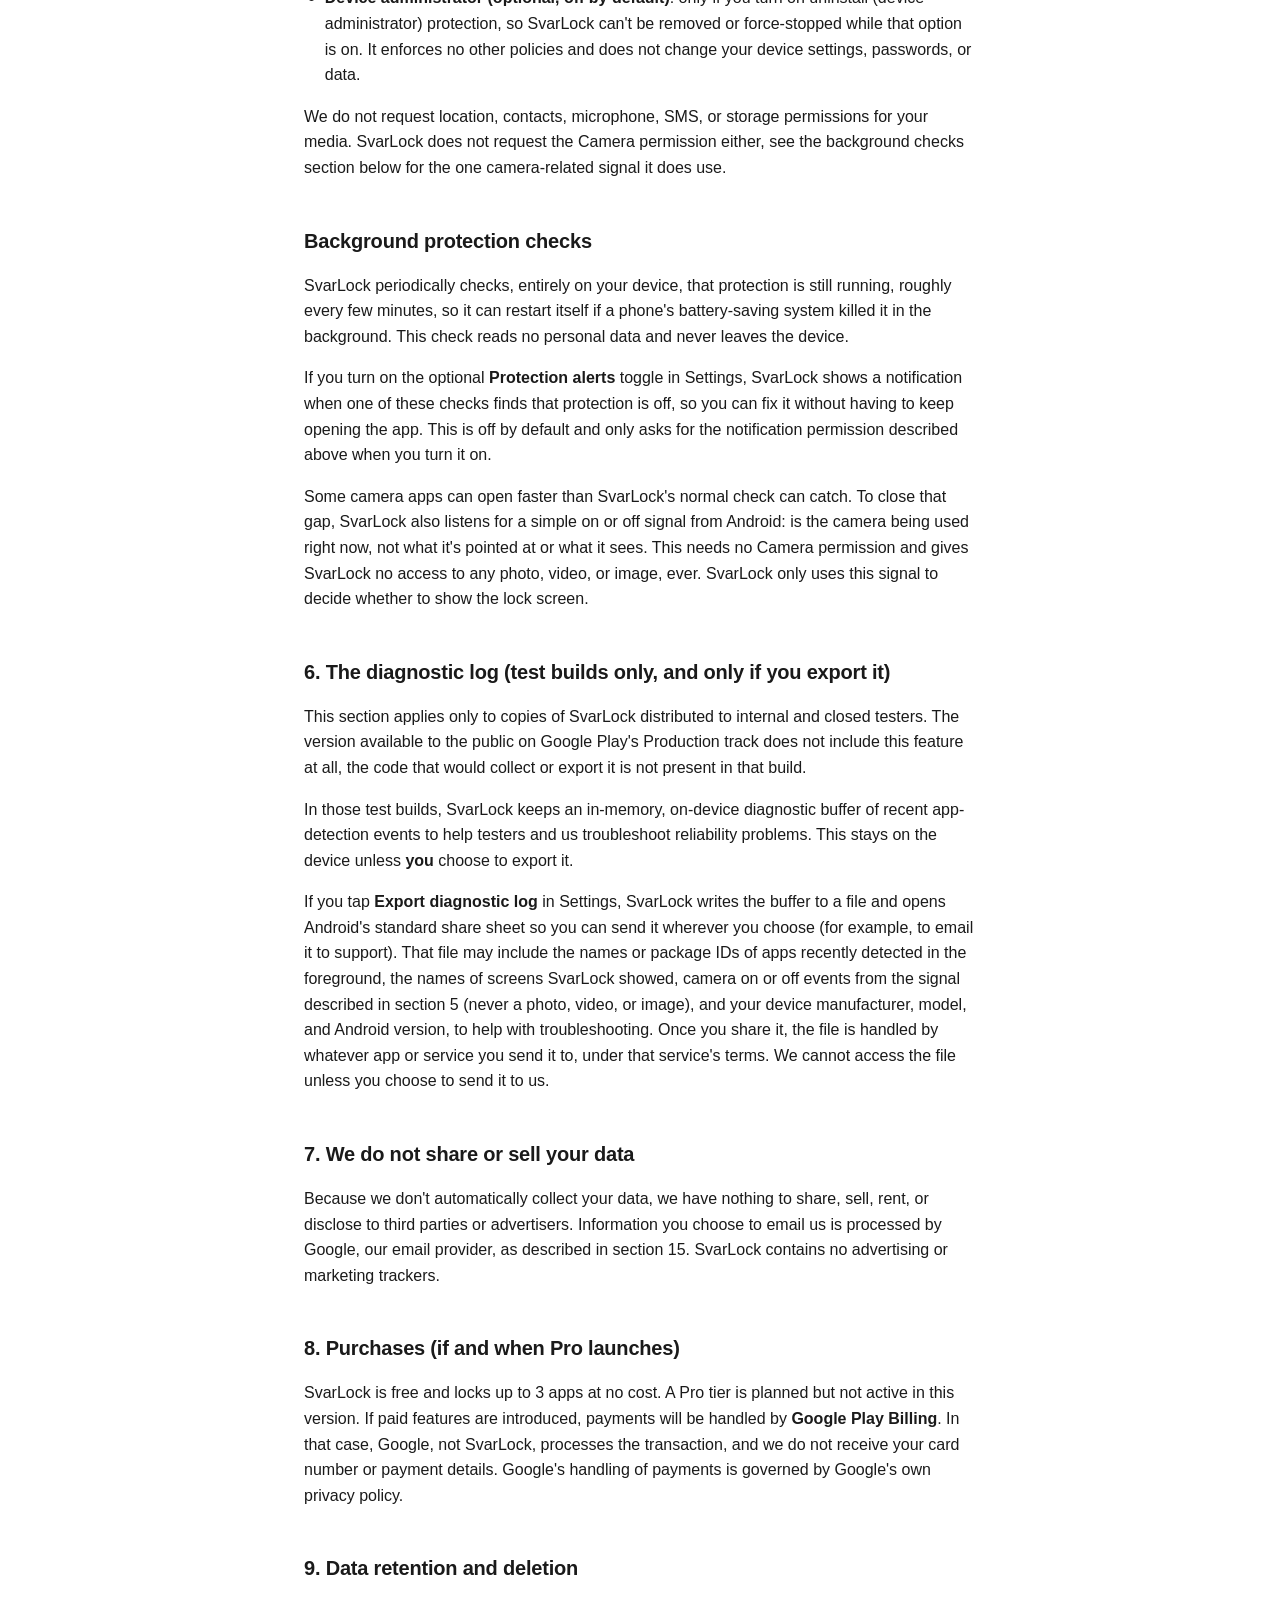
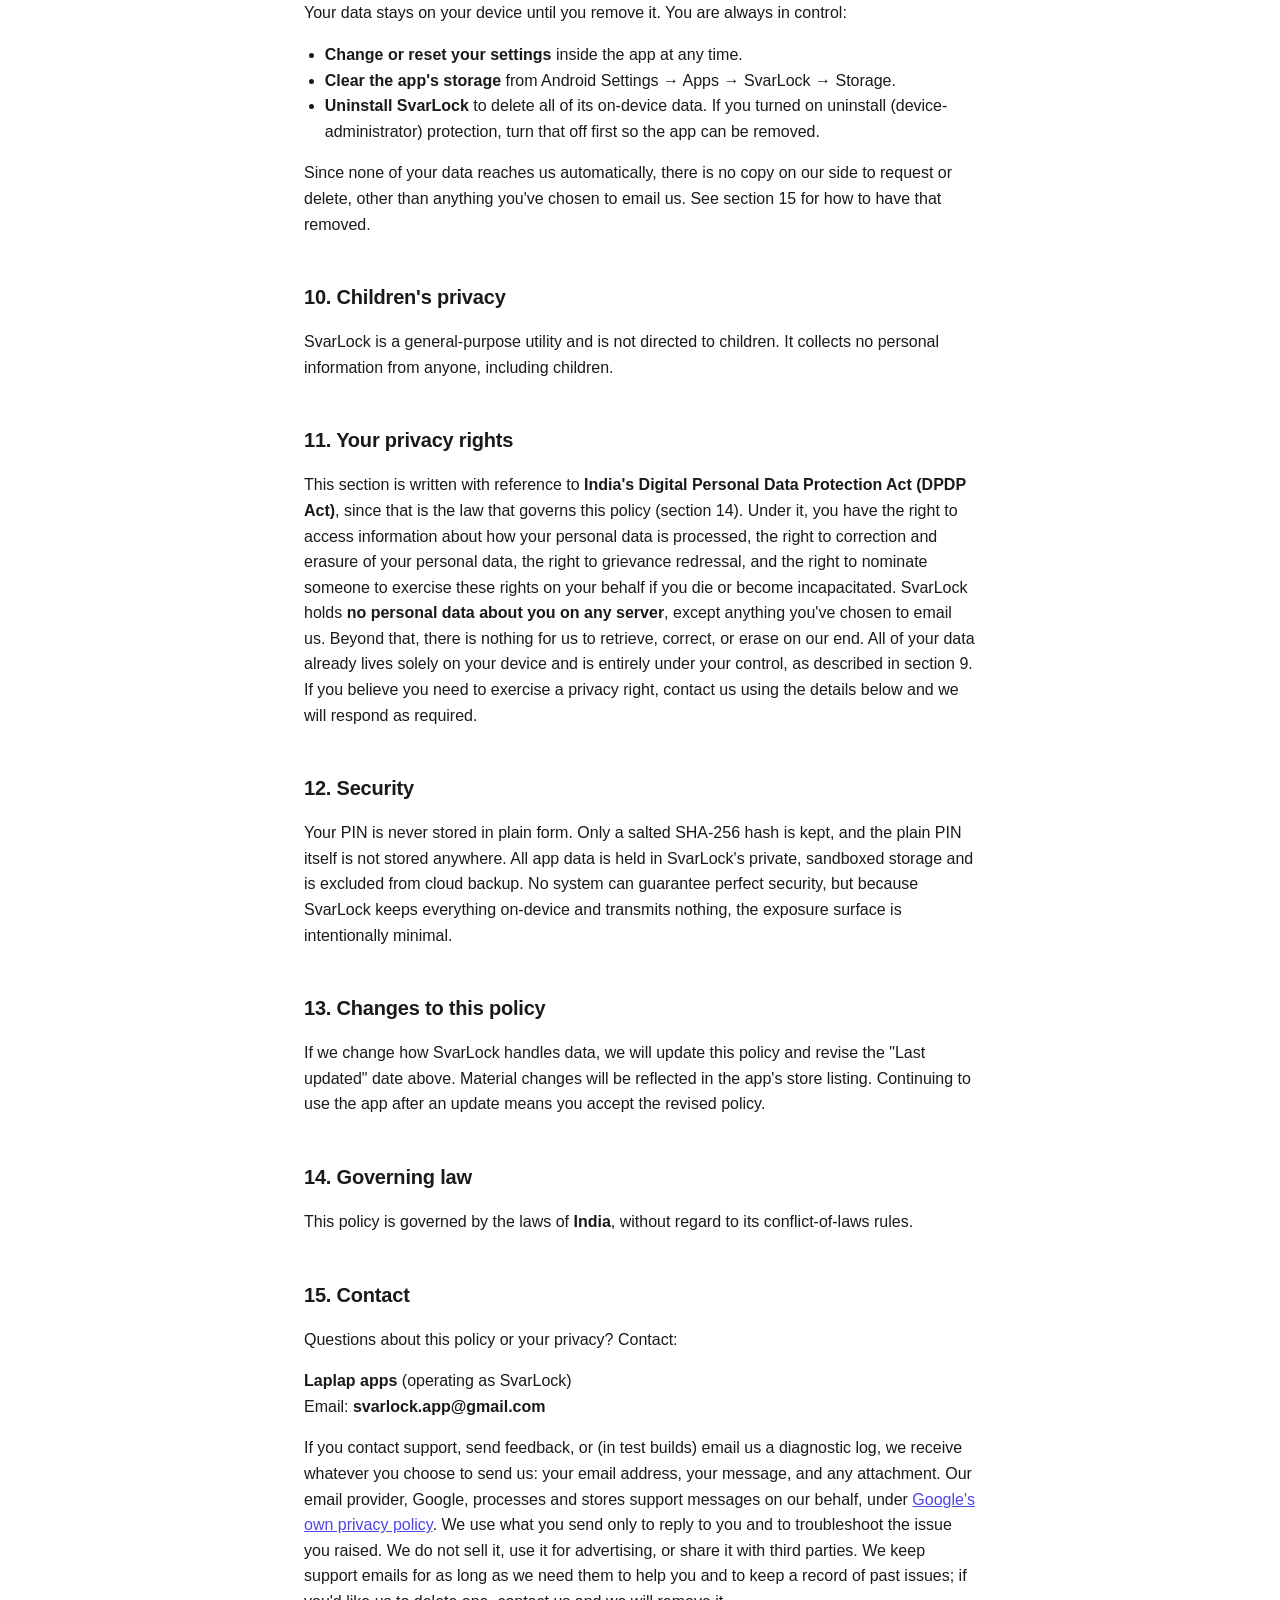
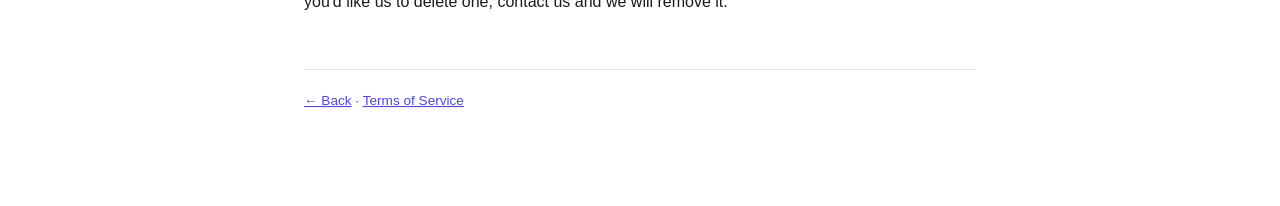
==== commit 77d1491b: "Fix section 7's "nothing to share" claim to account for support-email processing Same reconciliation" ====
--- a/privacy-policy.html
+++ b/privacy-policy.html
@@ -109,7 +109,7 @@
   <p>If you tap <strong>Export diagnostic log</strong> in Settings, SvarLock writes the buffer to a file and opens Android's standard share sheet so you can send it wherever you choose (for example, to email it to support). That file may include the names or package IDs of apps recently detected in the foreground, the names of screens SvarLock showed, camera on or off events from the signal described in section 5 (never a photo, video, or image), and your device manufacturer, model, and Android version, to help with troubleshooting. Once you share it, the file is handled by whatever app or service you send it to, under that service's terms. We cannot access the file unless you choose to send it to us.</p>
 
   <h2>7. We do not share or sell your data</h2>
-  <p>Because we don't collect your data, we have nothing to share, sell, rent, or disclose to third parties or advertisers. SvarLock contains no advertising or marketing trackers.</p>
+  <p>Because we don't automatically collect your data, we have nothing to share, sell, rent, or disclose to third parties or advertisers. Information you choose to email us is processed by Google, our email provider, as described in section 15. SvarLock contains no advertising or marketing trackers.</p>
 
   <h2>8. Purchases (if and when Pro launches)</h2>
   <p>SvarLock is free and locks up to 3 apps at no cost. A Pro tier is planned but not active in this version. If paid features are introduced, payments will be handled by <strong>Google Play Billing</strong>. In that case, Google, not SvarLock, processes the transaction, and we do not receive your card number or payment details. Google's handling of payments is governed by Google's own privacy policy.</p>
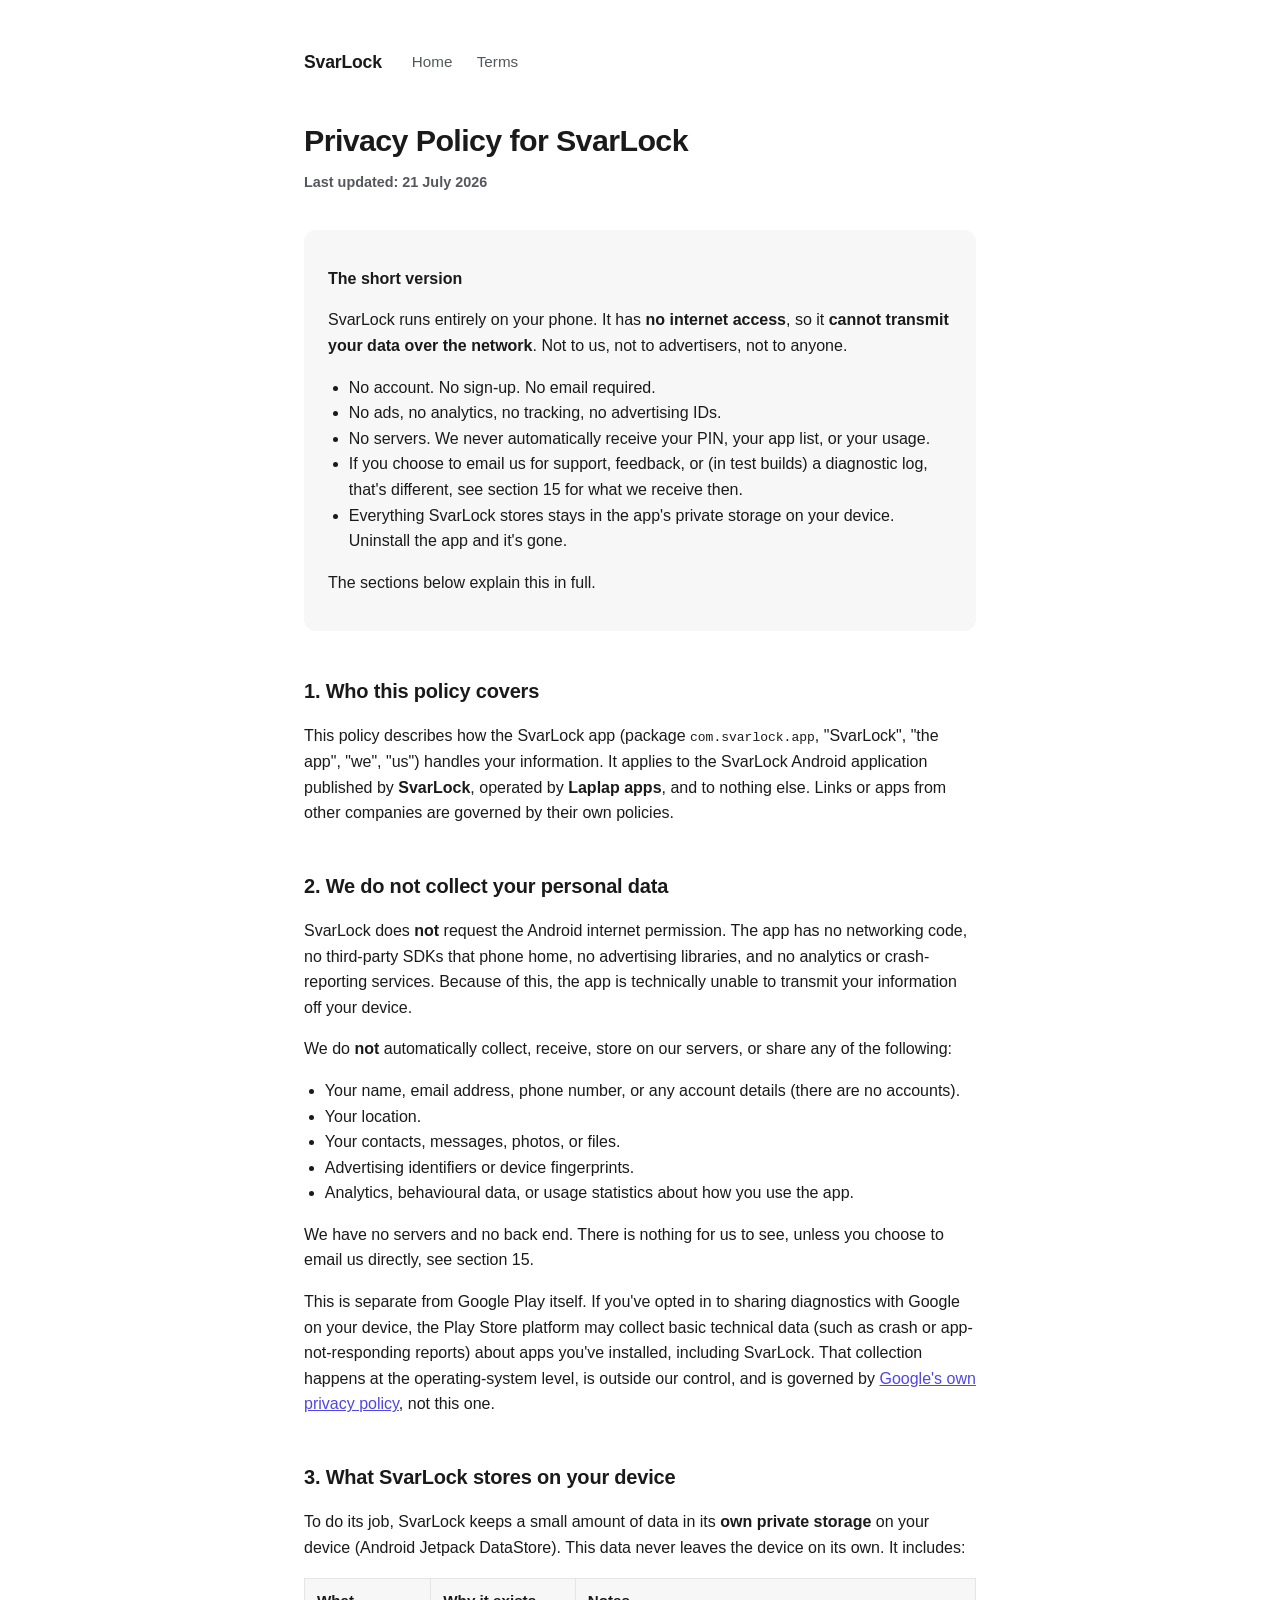
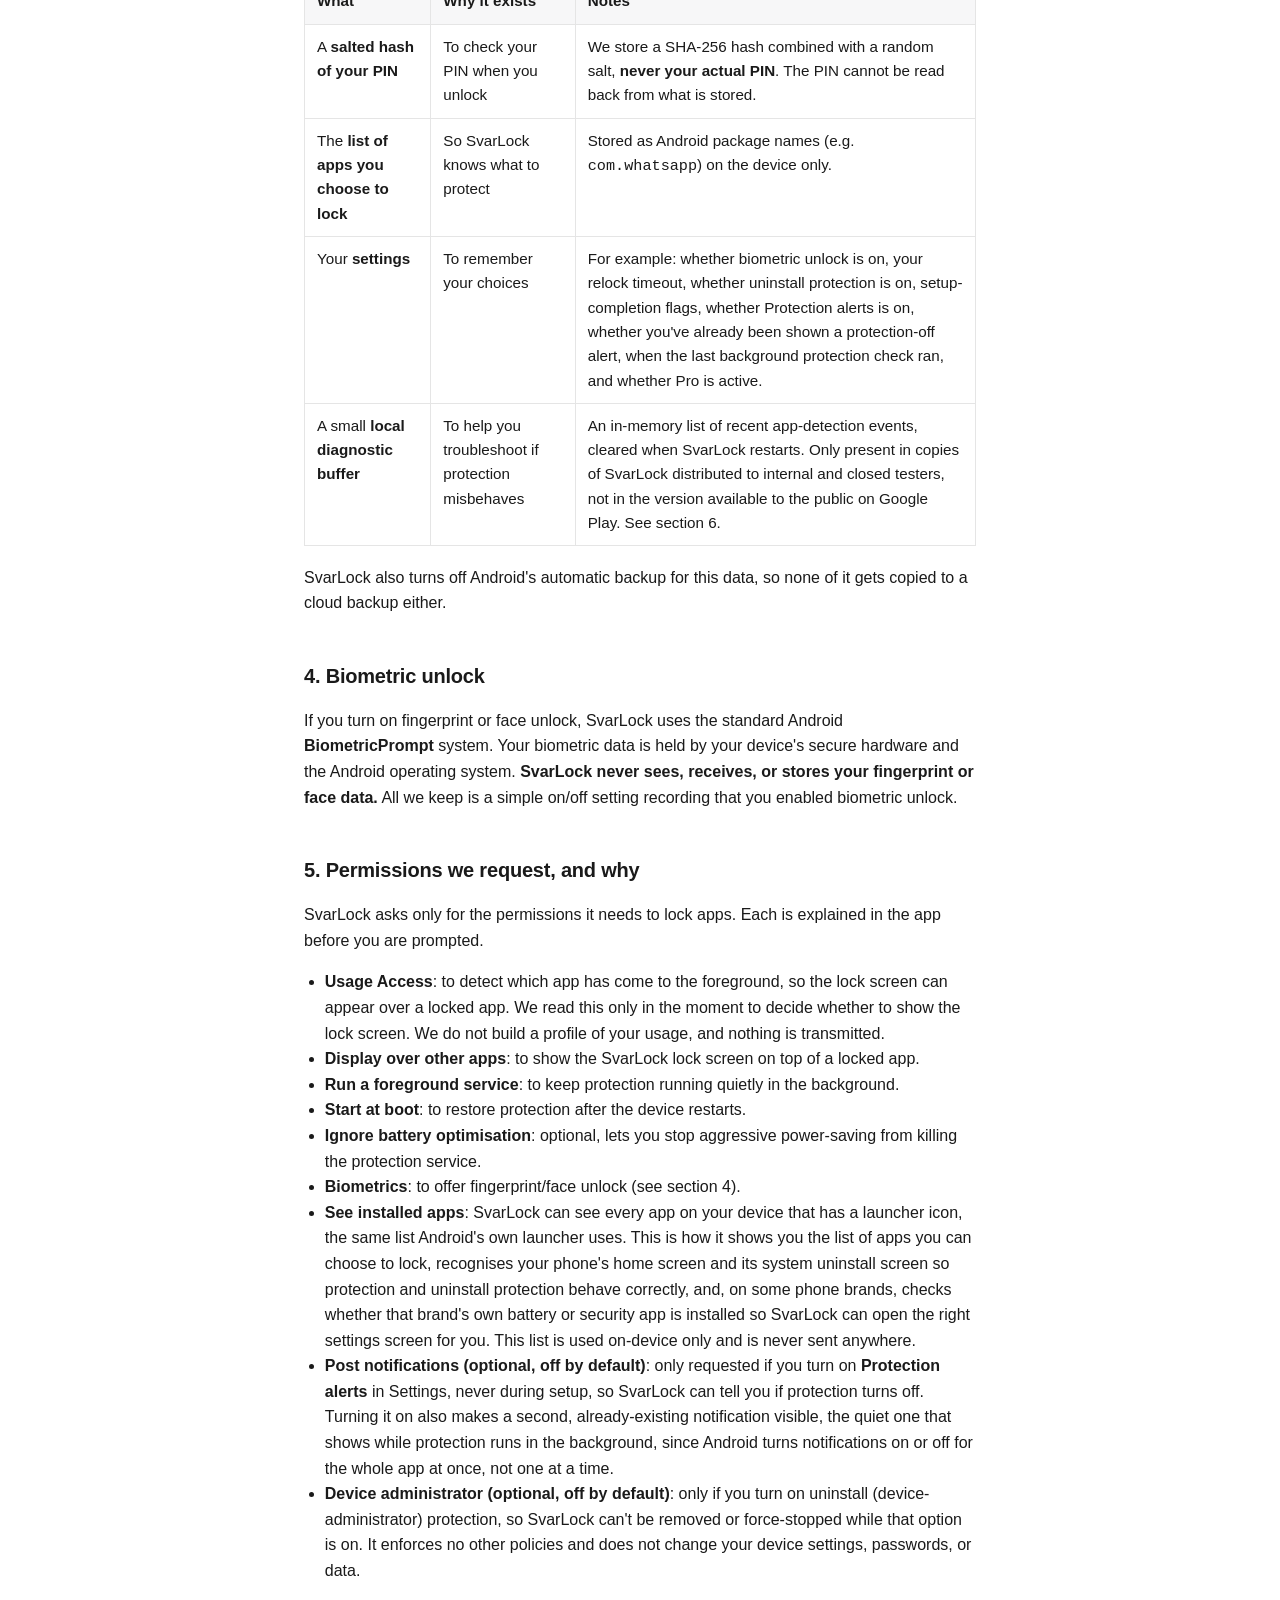
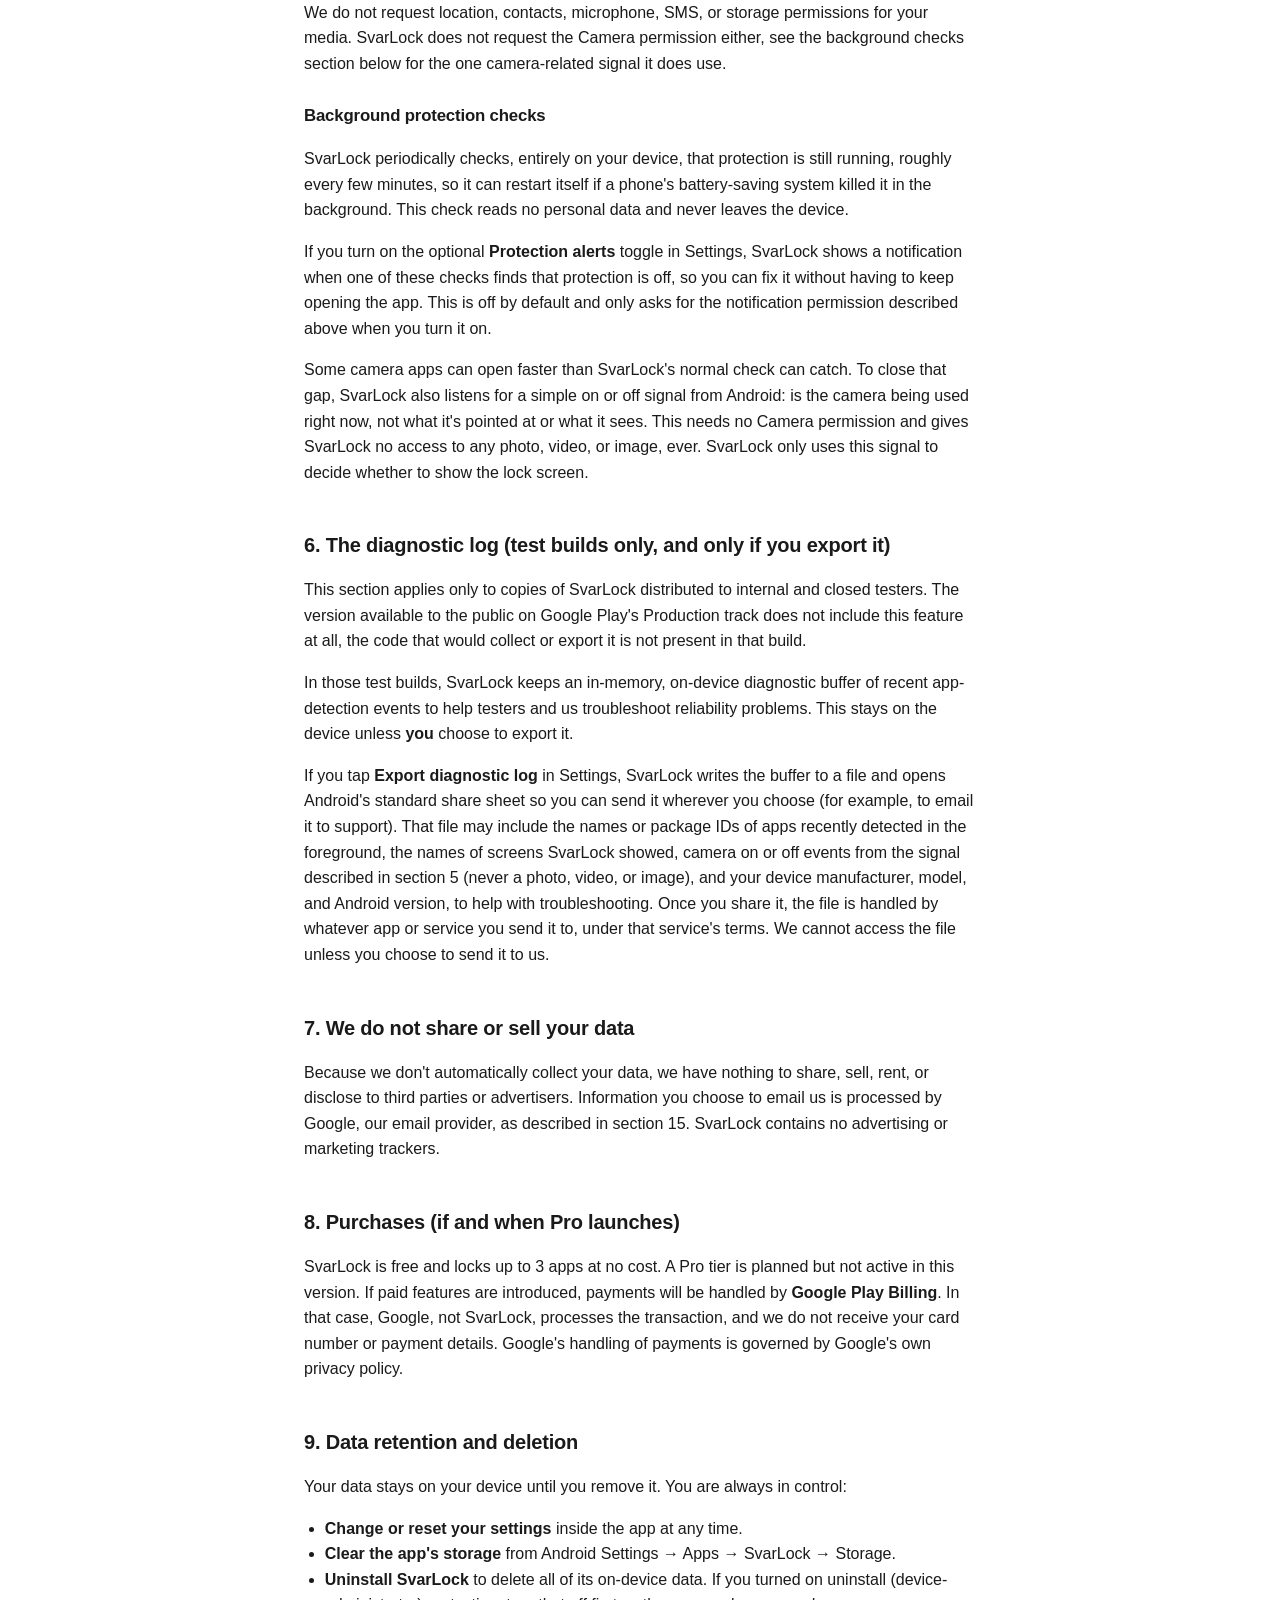
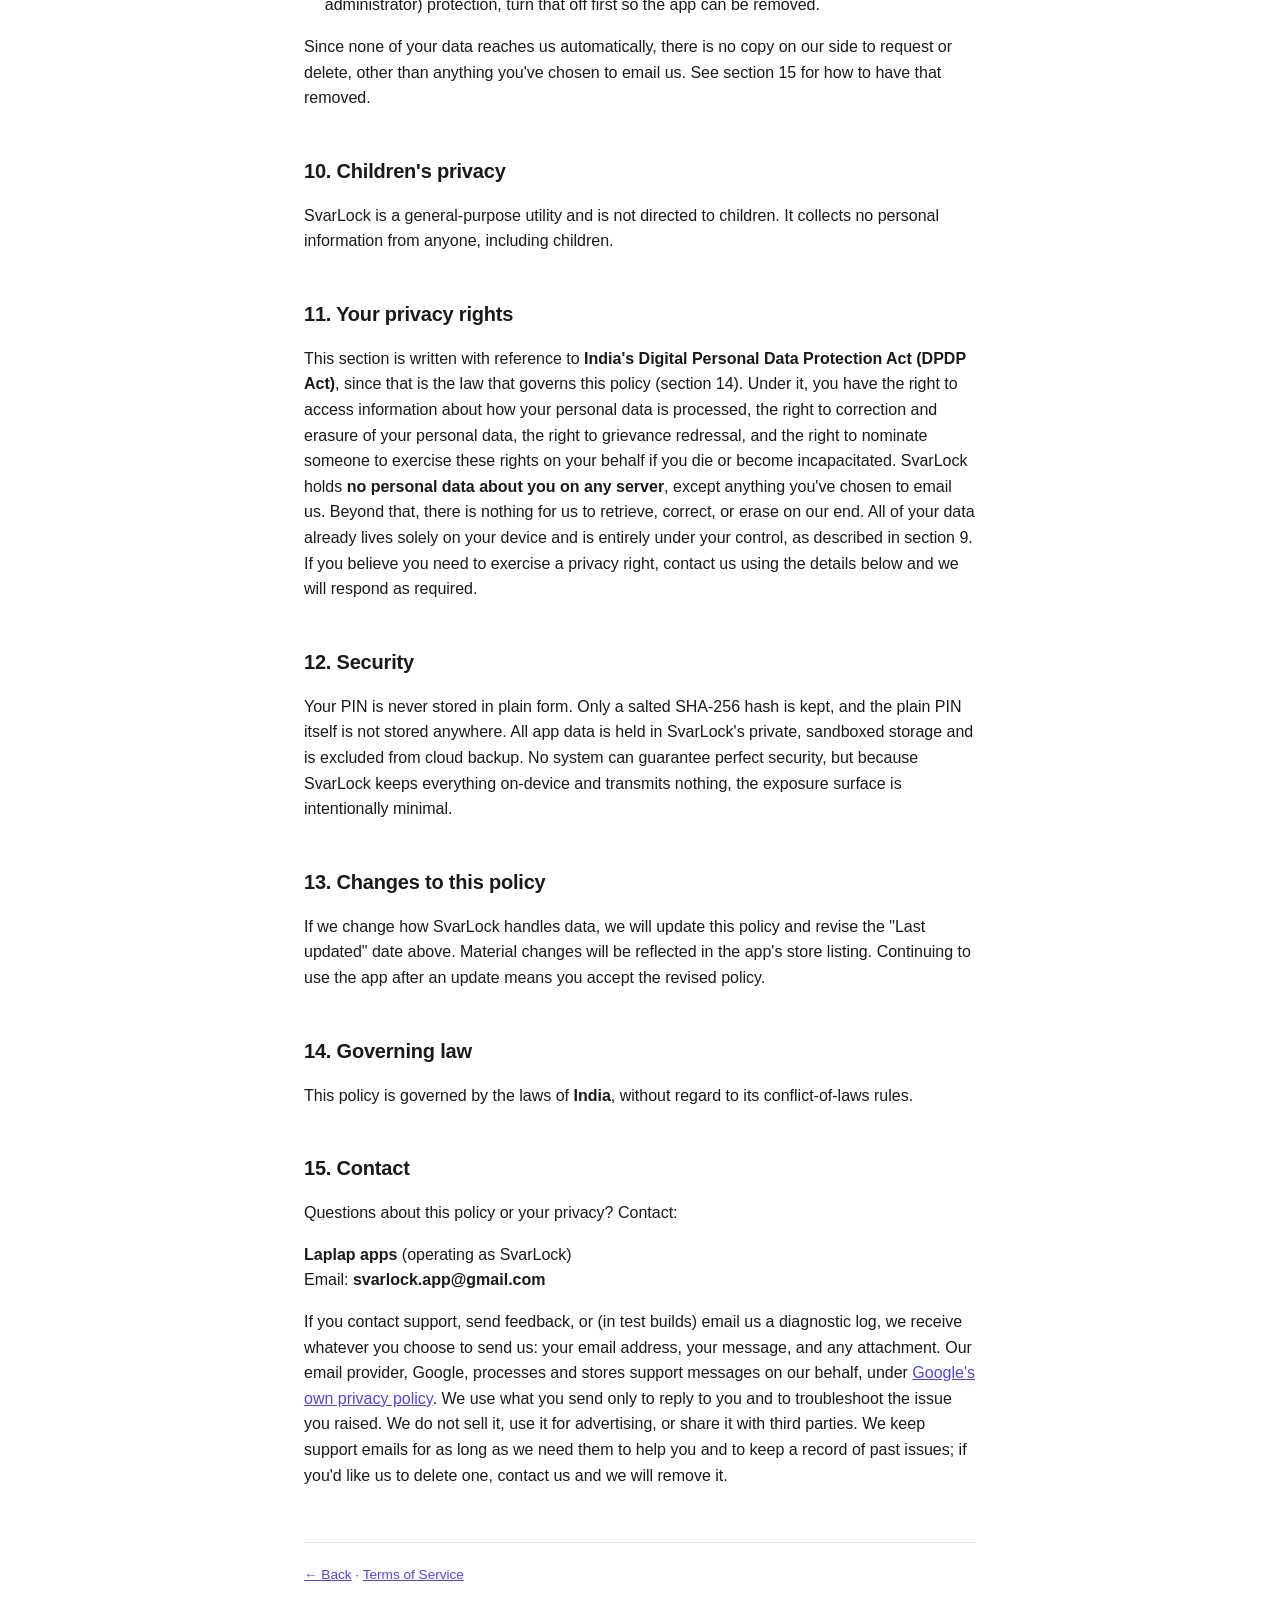
==== commit cee13402: "docs: simplify technical language and improve formatting in privacy policy" ====
--- a/privacy-policy.html
+++ b/privacy-policy.html
@@ -37,7 +37,7 @@
   <p>This policy describes how the SvarLock app (package <code>com.svarlock.app</code>, "SvarLock", "the app", "we", "us") handles your information. It applies to the SvarLock Android application published by <strong>SvarLock</strong>, operated by <strong>Laplap apps</strong>, and to nothing else. Links or apps from other companies are governed by their own policies.</p>
 
   <h2>2. We do not collect your personal data</h2>
-  <p>SvarLock does <strong>not</strong> request the Android <code>INTERNET</code> permission. The app has no networking code, no third-party SDKs that phone home, no advertising libraries, and no analytics or crash-reporting services. Because of this, the app is technically unable to transmit your information off your device.</p>
+  <p>SvarLock does <strong>not</strong> request the Android internet permission. The app has no networking code, no third-party SDKs that phone home, no advertising libraries, and no analytics or crash-reporting services. Because of this, the app is technically unable to transmit your information off your device.</p>
   <p>We do <strong>not</strong> automatically collect, receive, store on our servers, or share any of the following:</p>
   <ul>
     <li>Your name, email address, phone number, or any account details (there are no accounts).</li>
@@ -78,7 +78,7 @@
       </tr>
     </tbody>
   </table>
-  <p>App backup is disabled (<code>allowBackup="false"</code>), so this data is excluded from Android's automatic cloud backup.</p>
+  <p>SvarLock also turns off Android's automatic backup for this data, so none of it gets copied to a cloud backup either.</p>
 
   <h2>4. Biometric unlock</h2>
   <p>If you turn on fingerprint or face unlock, SvarLock uses the standard Android <strong>BiometricPrompt</strong> system. Your biometric data is held by your device's secure hardware and the Android operating system. <strong>SvarLock never sees, receives, or stores your fingerprint or face data.</strong> All we keep is a simple on/off setting recording that you enabled biometric unlock.</p>
@@ -86,19 +86,19 @@
   <h2>5. Permissions we request, and why</h2>
   <p>SvarLock asks only for the permissions it needs to lock apps. Each is explained in the app before you are prompted.</p>
   <ul>
-    <li><strong>Usage Access (<code>PACKAGE_USAGE_STATS</code>)</strong>: to detect which app has come to the foreground, so the lock screen can appear over a locked app. We read this only in the moment to decide whether to show the lock screen. We do not build a profile of your usage, and nothing is transmitted.</li>
-    <li><strong>Display over other apps (<code>SYSTEM_ALERT_WINDOW</code>)</strong>: to show the SvarLock lock screen on top of a locked app.</li>
-    <li><strong>Run a foreground service (<code>FOREGROUND_SERVICE</code>, <code>FOREGROUND_SERVICE_SPECIAL_USE</code>)</strong>: to keep protection running quietly in the background.</li>
-    <li><strong>Start at boot (<code>RECEIVE_BOOT_COMPLETED</code>)</strong>: to restore protection after the device restarts.</li>
-    <li><strong>Ignore battery optimisation (<code>REQUEST_IGNORE_BATTERY_OPTIMIZATIONS</code>)</strong>: optional, lets you stop aggressive power-saving from killing the protection service.</li>
-    <li><strong>Biometrics (<code>USE_BIOMETRIC</code>, <code>USE_FINGERPRINT</code>)</strong>: to offer fingerprint/face unlock (see section 4).</li>
+    <li><strong>Usage Access</strong>: to detect which app has come to the foreground, so the lock screen can appear over a locked app. We read this only in the moment to decide whether to show the lock screen. We do not build a profile of your usage, and nothing is transmitted.</li>
+    <li><strong>Display over other apps</strong>: to show the SvarLock lock screen on top of a locked app.</li>
+    <li><strong>Run a foreground service</strong>: to keep protection running quietly in the background.</li>
+    <li><strong>Start at boot</strong>: to restore protection after the device restarts.</li>
+    <li><strong>Ignore battery optimisation</strong>: optional, lets you stop aggressive power-saving from killing the protection service.</li>
+    <li><strong>Biometrics</strong>: to offer fingerprint/face unlock (see section 4).</li>
     <li><strong>See installed apps</strong>: SvarLock can see every app on your device that has a launcher icon, the same list Android's own launcher uses. This is how it shows you the list of apps you can choose to lock, recognises your phone's home screen and its system uninstall screen so protection and uninstall protection behave correctly, and, on some phone brands, checks whether that brand's own battery or security app is installed so SvarLock can open the right settings screen for you. This list is used on-device only and is never sent anywhere.</li>
-    <li><strong>Post notifications (<code>POST_NOTIFICATIONS</code>, optional, off by default)</strong>: only requested if you turn on <strong>Protection alerts</strong> in Settings, never during setup, so SvarLock can tell you if protection turns off. Turning it on also makes a second, already-existing notification visible, the quiet one that shows while protection runs in the background, since Android turns notifications on or off for the whole app at once, not one at a time.</li>
+    <li><strong>Post notifications (optional, off by default)</strong>: only requested if you turn on <strong>Protection alerts</strong> in Settings, never during setup, so SvarLock can tell you if protection turns off. Turning it on also makes a second, already-existing notification visible, the quiet one that shows while protection runs in the background, since Android turns notifications on or off for the whole app at once, not one at a time.</li>
     <li><strong>Device administrator (optional, off by default)</strong>: only if you turn on uninstall (device-administrator) protection, so SvarLock can't be removed or force-stopped while that option is on. It enforces no other policies and does not change your device settings, passwords, or data.</li>
   </ul>
   <p>We do not request location, contacts, microphone, SMS, or storage permissions for your media. SvarLock does not request the Camera permission either, see the background checks section below for the one camera-related signal it does use.</p>
 
-  <h2>Background protection checks</h2>
+  <h3>Background protection checks</h3>
   <p>SvarLock periodically checks, entirely on your device, that protection is still running, roughly every few minutes, so it can restart itself if a phone's battery-saving system killed it in the background. This check reads no personal data and never leaves the device.</p>
   <p>If you turn on the optional <strong>Protection alerts</strong> toggle in Settings, SvarLock shows a notification when one of these checks finds that protection is off, so you can fix it without having to keep opening the app. This is off by default and only asks for the notification permission described above when you turn it on.</p>
   <p>Some camera apps can open faster than SvarLock's normal check can catch. To close that gap, SvarLock also listens for a simple on or off signal from Android: is the camera being used right now, not what it's pointed at or what it sees. This needs no Camera permission and gives SvarLock no access to any photo, video, or image, ever. SvarLock only uses this signal to decide whether to show the lock screen.</p>
--- a/style.css
+++ b/style.css
@@ -70,6 +70,12 @@
 h2 {
   font-size: 1.25rem;
   margin: 2.2em 0 0.6em;
+  letter-spacing: -0.01em;
+}
+
+h3 {
+  font-size: 1.05rem;
+  margin: 1.6em 0 0.5em;
   letter-spacing: -0.01em;
 }
 
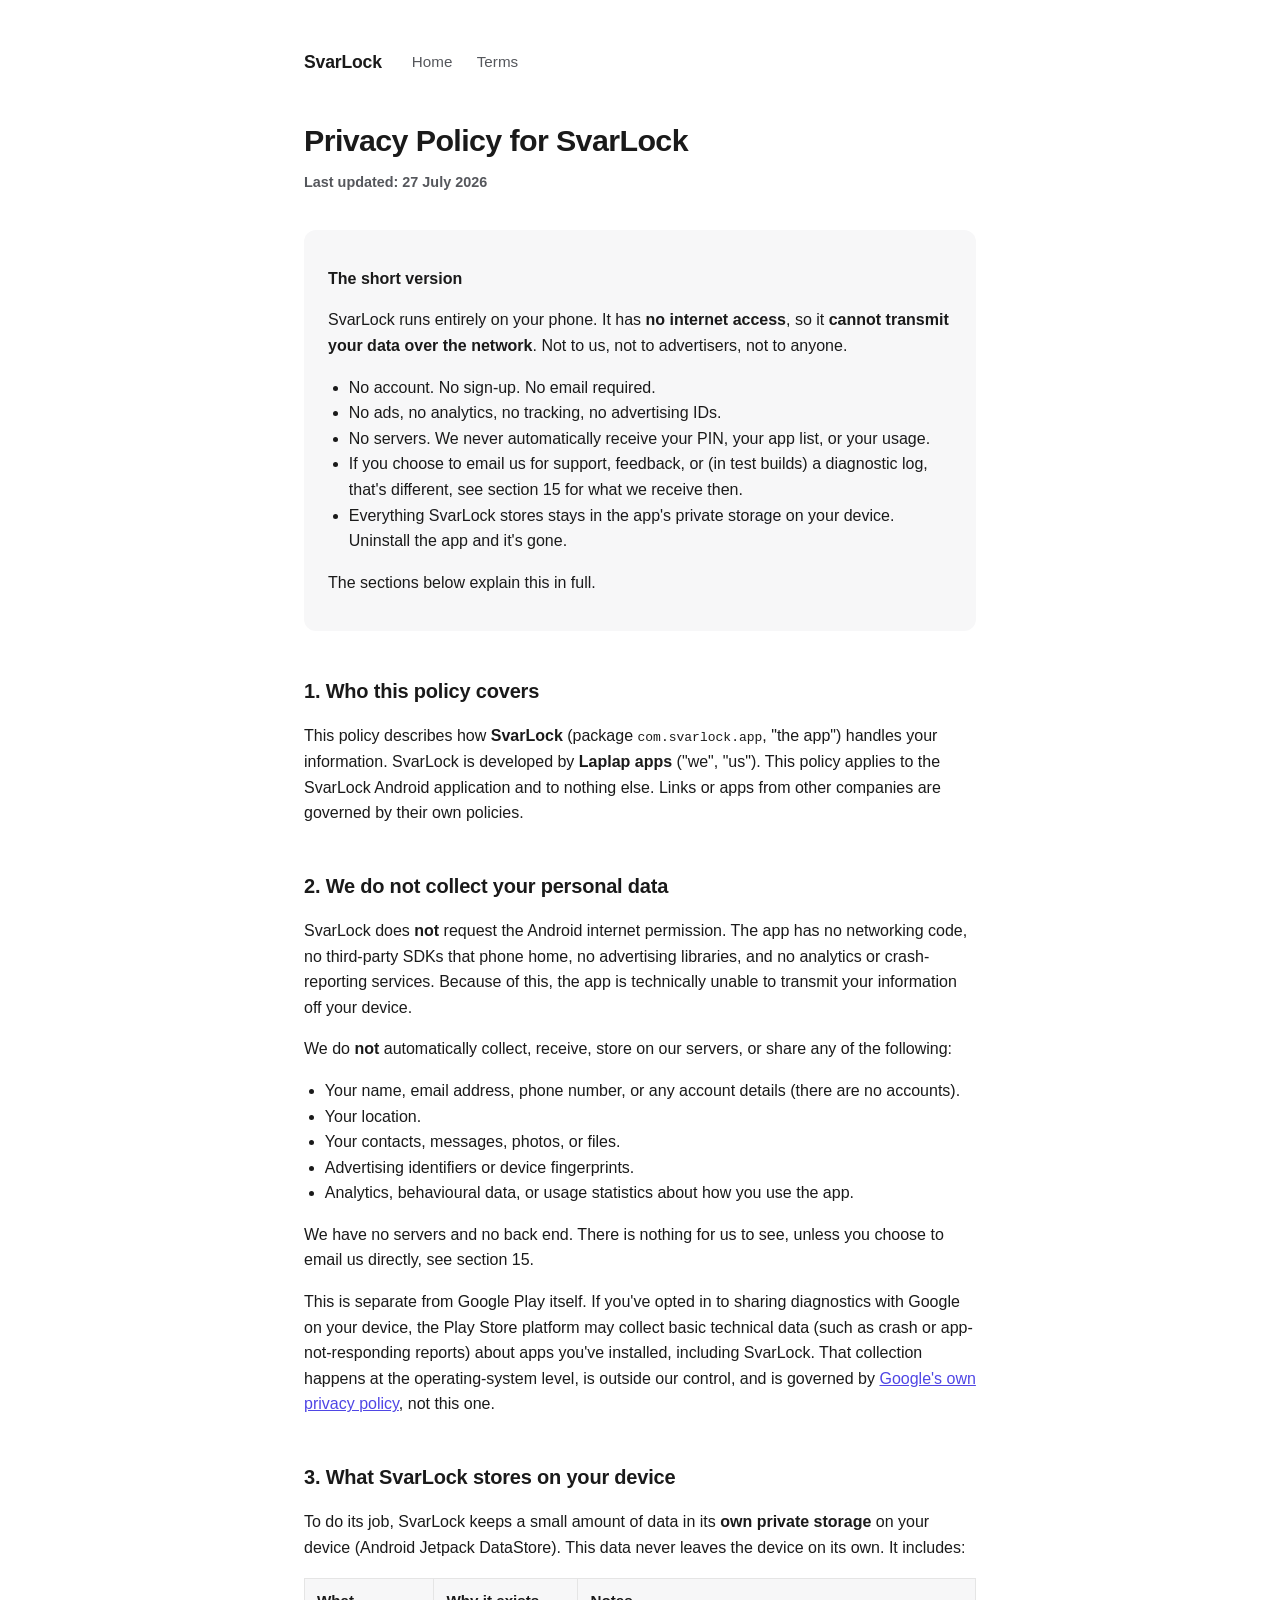
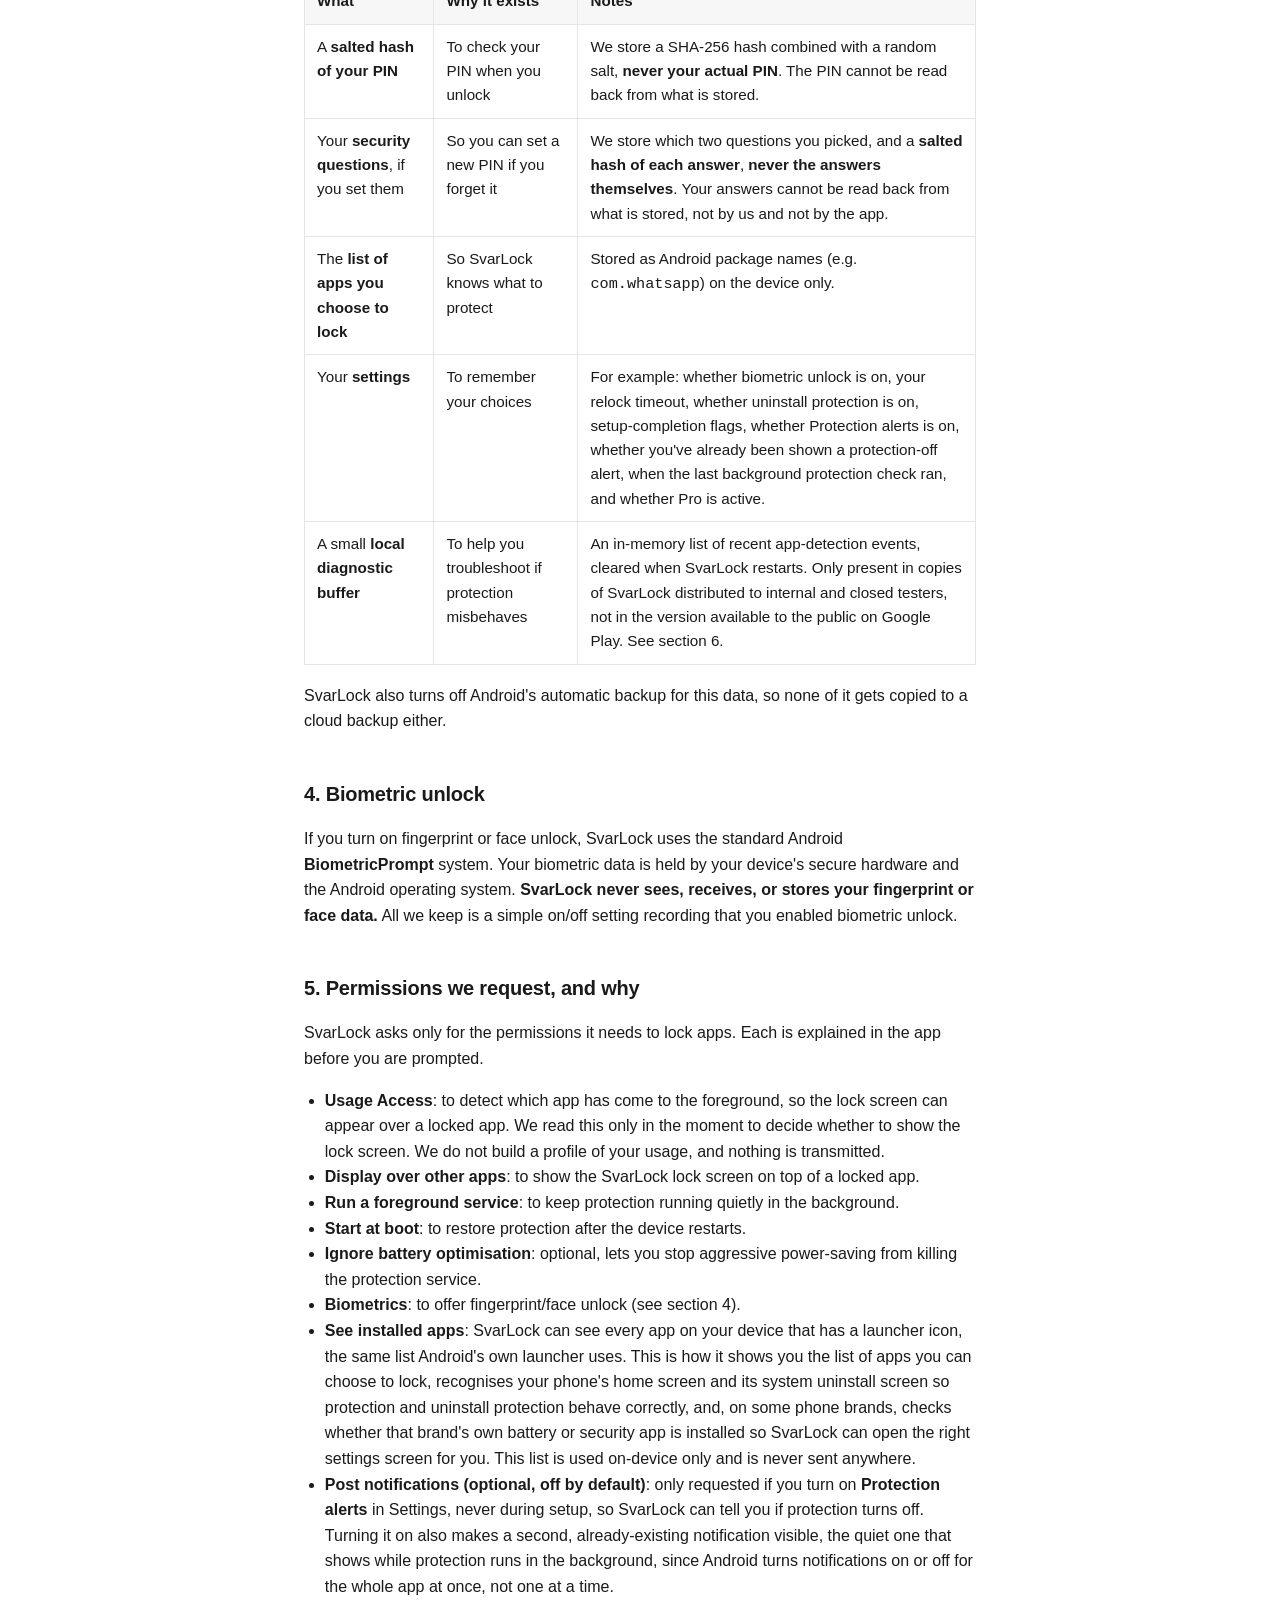
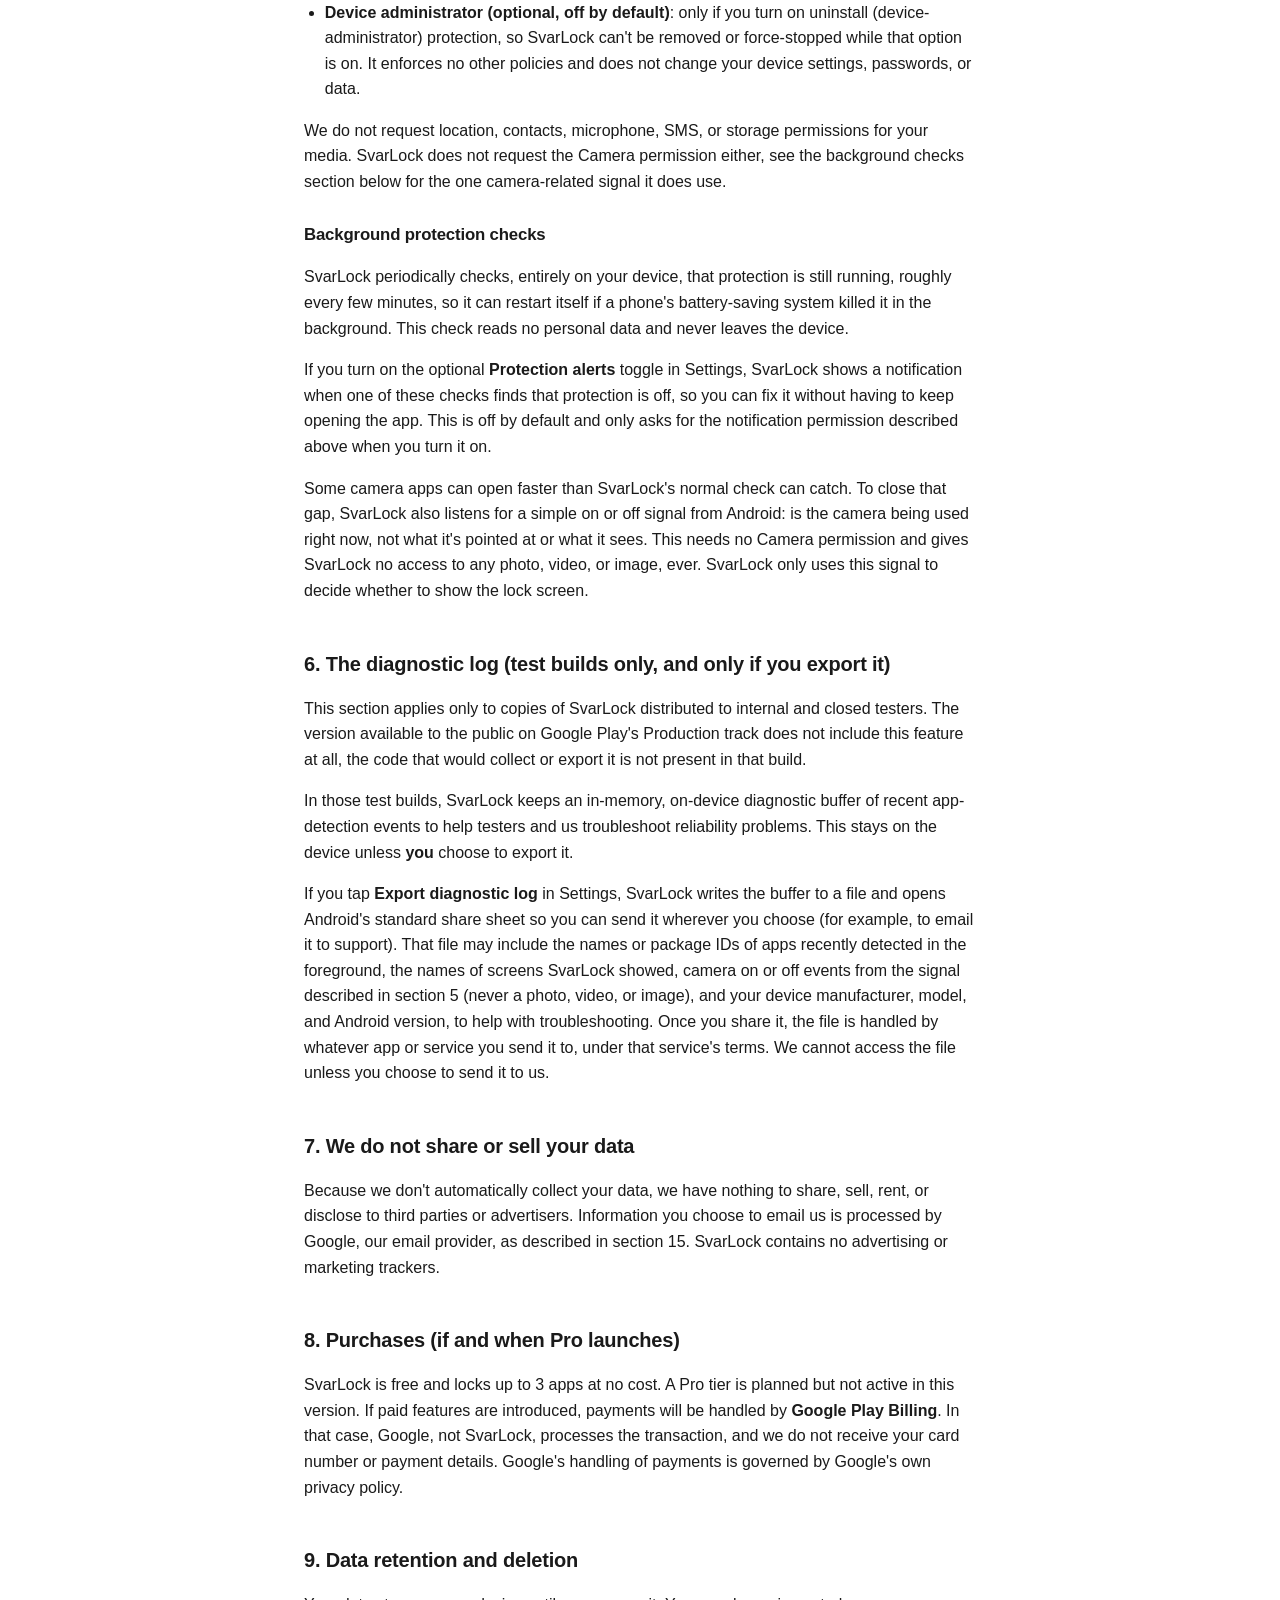
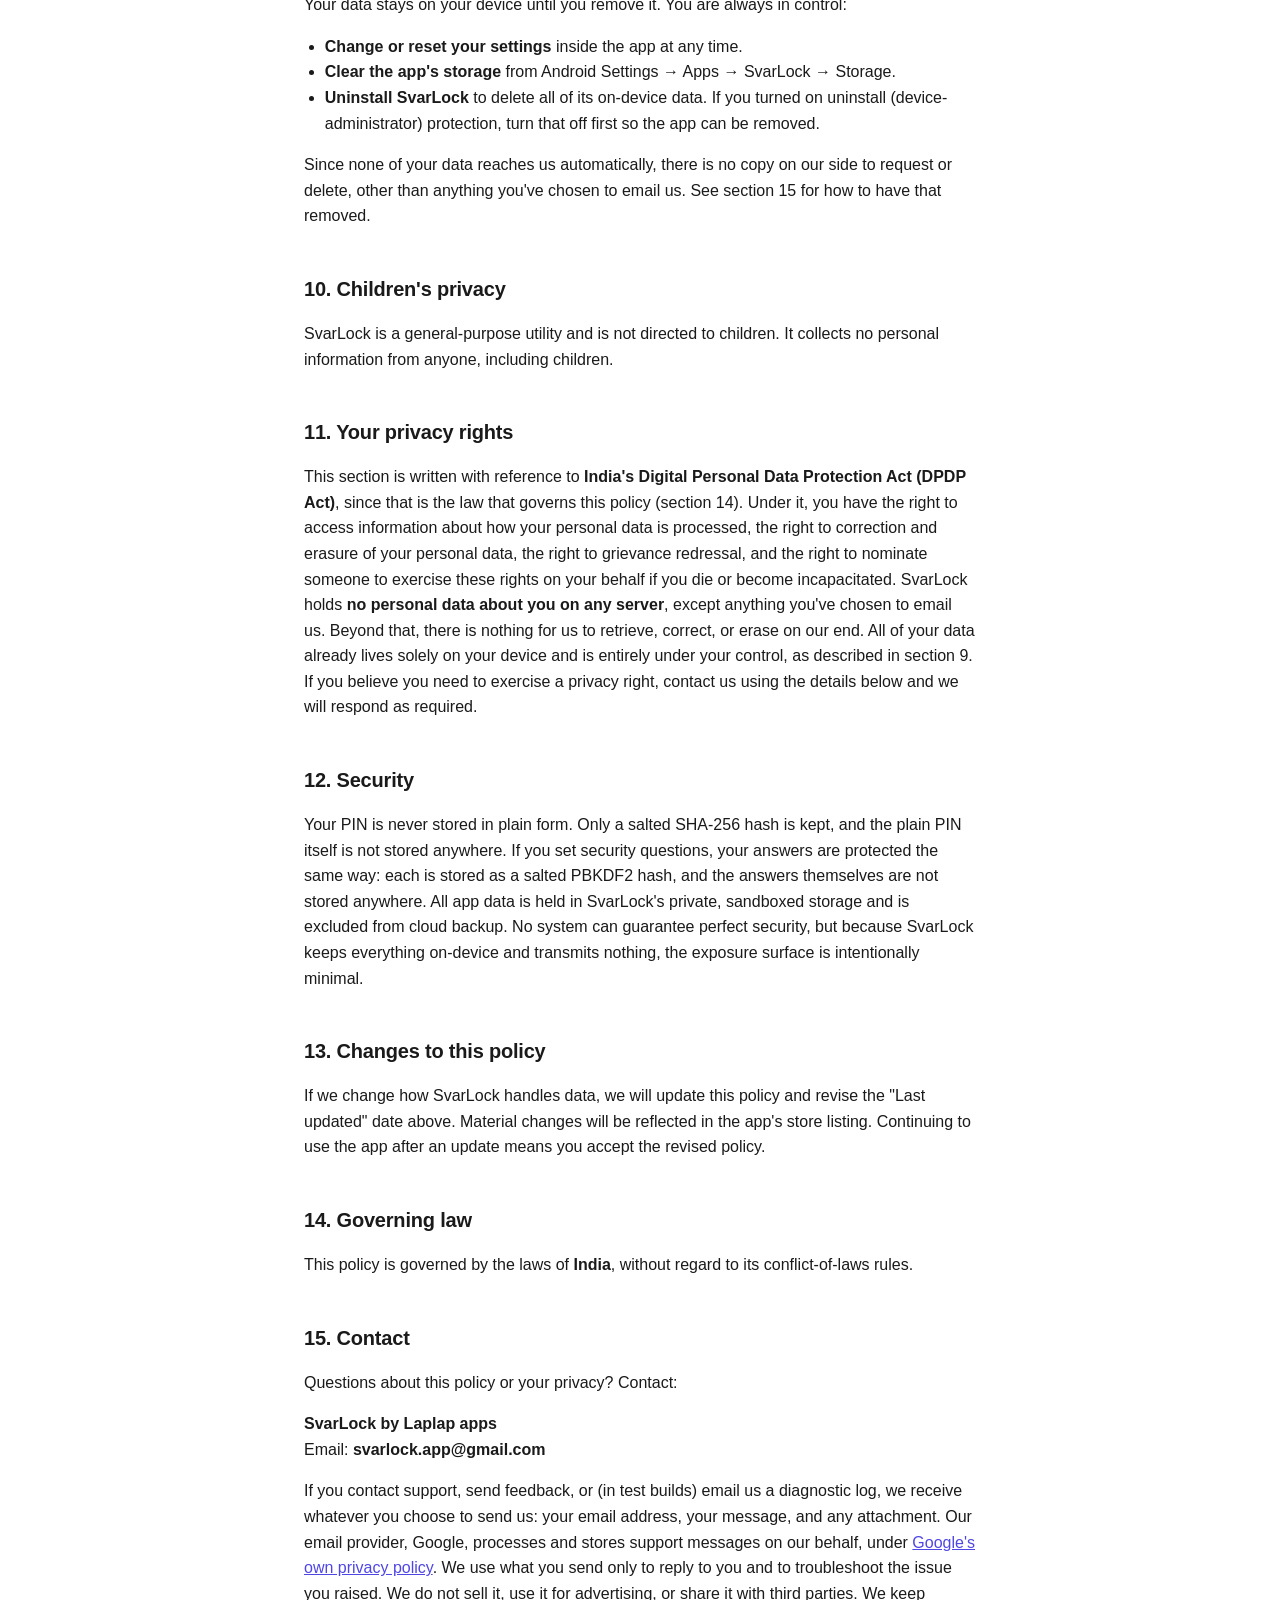
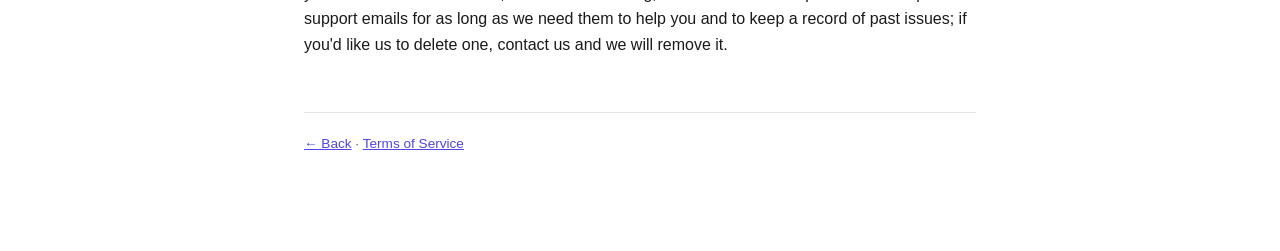
==== commit 16e854b8: "feat: add documentation for security questions recovery and update developer identity in legal docum" ====
--- a/privacy-policy.html
+++ b/privacy-policy.html
@@ -18,7 +18,7 @@
   </header>
 
   <h1>Privacy Policy for SvarLock</h1>
-  <p class="updated"><strong>Last updated: 21 July 2026</strong></p>
+  <p class="updated"><strong>Last updated: 27 July 2026</strong></p>
 
   <div class="card">
     <p><strong>The short version</strong></p>
@@ -34,7 +34,7 @@
   </div>
 
   <h2>1. Who this policy covers</h2>
-  <p>This policy describes how the SvarLock app (package <code>com.svarlock.app</code>, "SvarLock", "the app", "we", "us") handles your information. It applies to the SvarLock Android application published by <strong>SvarLock</strong>, operated by <strong>Laplap apps</strong>, and to nothing else. Links or apps from other companies are governed by their own policies.</p>
+  <p>This policy describes how <strong>SvarLock</strong> (package <code>com.svarlock.app</code>, "the app") handles your information. SvarLock is developed by <strong>Laplap apps</strong> ("we", "us"). This policy applies to the SvarLock Android application and to nothing else. Links or apps from other companies are governed by their own policies.</p>
 
   <h2>2. We do not collect your personal data</h2>
   <p>SvarLock does <strong>not</strong> request the Android internet permission. The app has no networking code, no third-party SDKs that phone home, no advertising libraries, and no analytics or crash-reporting services. Because of this, the app is technically unable to transmit your information off your device.</p>
@@ -60,6 +60,11 @@
         <td>A <strong>salted hash of your PIN</strong></td>
         <td>To check your PIN when you unlock</td>
         <td>We store a SHA-256 hash combined with a random salt, <strong>never your actual PIN</strong>. The PIN cannot be read back from what is stored.</td>
+      </tr>
+      <tr>
+        <td>Your <strong>security questions</strong>, if you set them</td>
+        <td>So you can set a new PIN if you forget it</td>
+        <td>We store which two questions you picked, and a <strong>salted hash of each answer</strong>, <strong>never the answers themselves</strong>. Your answers cannot be read back from what is stored, not by us and not by the app.</td>
       </tr>
       <tr>
         <td>The <strong>list of apps you choose to lock</strong></td>
@@ -130,7 +135,7 @@
   <p>This section is written with reference to <strong>India's Digital Personal Data Protection Act (DPDP Act)</strong>, since that is the law that governs this policy (section 14). Under it, you have the right to access information about how your personal data is processed, the right to correction and erasure of your personal data, the right to grievance redressal, and the right to nominate someone to exercise these rights on your behalf if you die or become incapacitated. SvarLock holds <strong>no personal data about you on any server</strong>, except anything you've chosen to email us. Beyond that, there is nothing for us to retrieve, correct, or erase on our end. All of your data already lives solely on your device and is entirely under your control, as described in section 9. If you believe you need to exercise a privacy right, contact us using the details below and we will respond as required.</p>
 
   <h2>12. Security</h2>
-  <p>Your PIN is never stored in plain form. Only a salted SHA-256 hash is kept, and the plain PIN itself is not stored anywhere. All app data is held in SvarLock's private, sandboxed storage and is excluded from cloud backup. No system can guarantee perfect security, but because SvarLock keeps everything on-device and transmits nothing, the exposure surface is intentionally minimal.</p>
+  <p>Your PIN is never stored in plain form. Only a salted SHA-256 hash is kept, and the plain PIN itself is not stored anywhere. If you set security questions, your answers are protected the same way: each is stored as a salted PBKDF2 hash, and the answers themselves are not stored anywhere. All app data is held in SvarLock's private, sandboxed storage and is excluded from cloud backup. No system can guarantee perfect security, but because SvarLock keeps everything on-device and transmits nothing, the exposure surface is intentionally minimal.</p>
 
   <h2>13. Changes to this policy</h2>
   <p>If we change how SvarLock handles data, we will update this policy and revise the "Last updated" date above. Material changes will be reflected in the app's store listing. Continuing to use the app after an update means you accept the revised policy.</p>
@@ -140,7 +145,7 @@
 
   <h2>15. Contact</h2>
   <p>Questions about this policy or your privacy? Contact:</p>
-  <p><strong>Laplap apps</strong> (operating as SvarLock)<br>Email: <strong>svarlock.app@gmail.com</strong></p>
+  <p><strong>SvarLock by Laplap apps</strong><br>Email: <strong>svarlock.app@gmail.com</strong></p>
   <p>If you contact support, send feedback, or (in test builds) email us a diagnostic log, we receive whatever you choose to send us: your email address, your message, and any attachment. Our email provider, Google, processes and stores support messages on our behalf, under <a href="https://policies.google.com/privacy">Google's own privacy policy</a>. We use what you send only to reply to you and to troubleshoot the issue you raised. We do not sell it, use it for advertising, or share it with third parties. We keep support emails for as long as we need them to help you and to keep a record of past issues; if you'd like us to delete one, contact us and we will remove it.</p>
 
   <footer class="site">
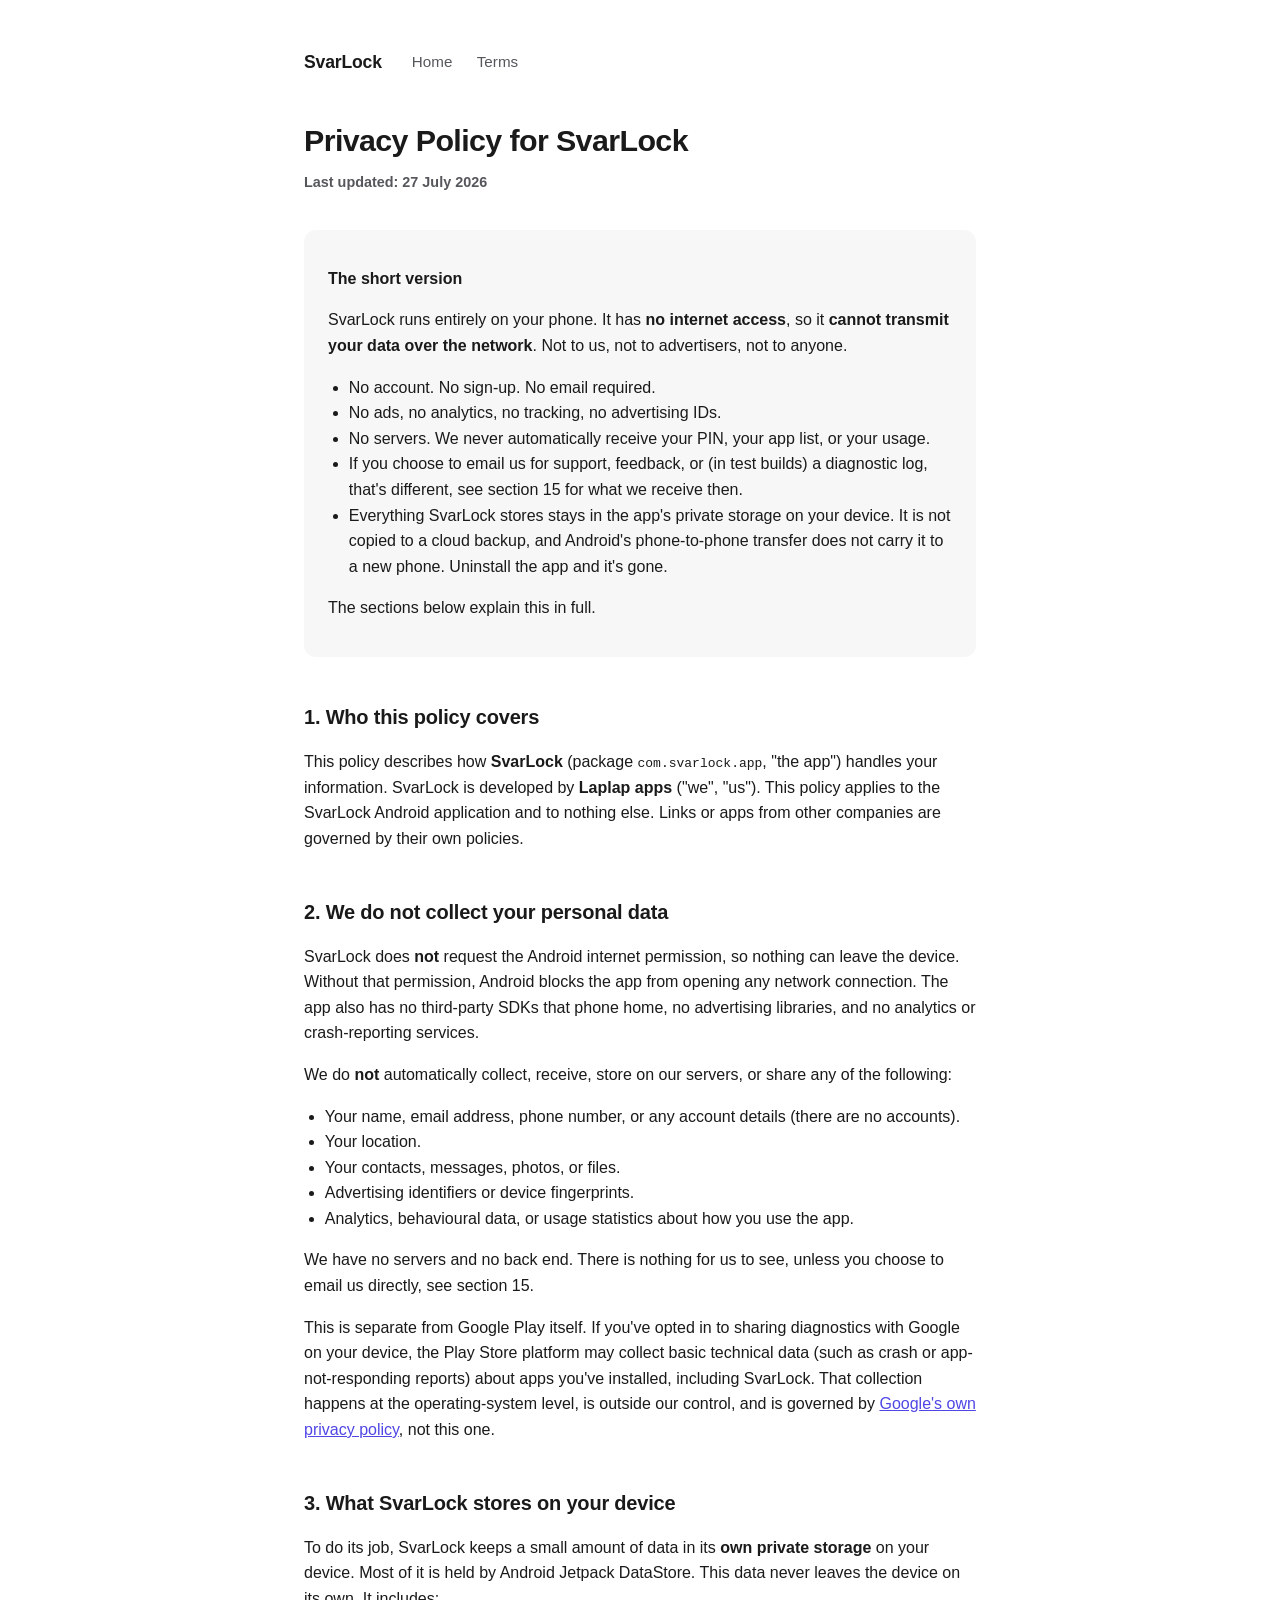
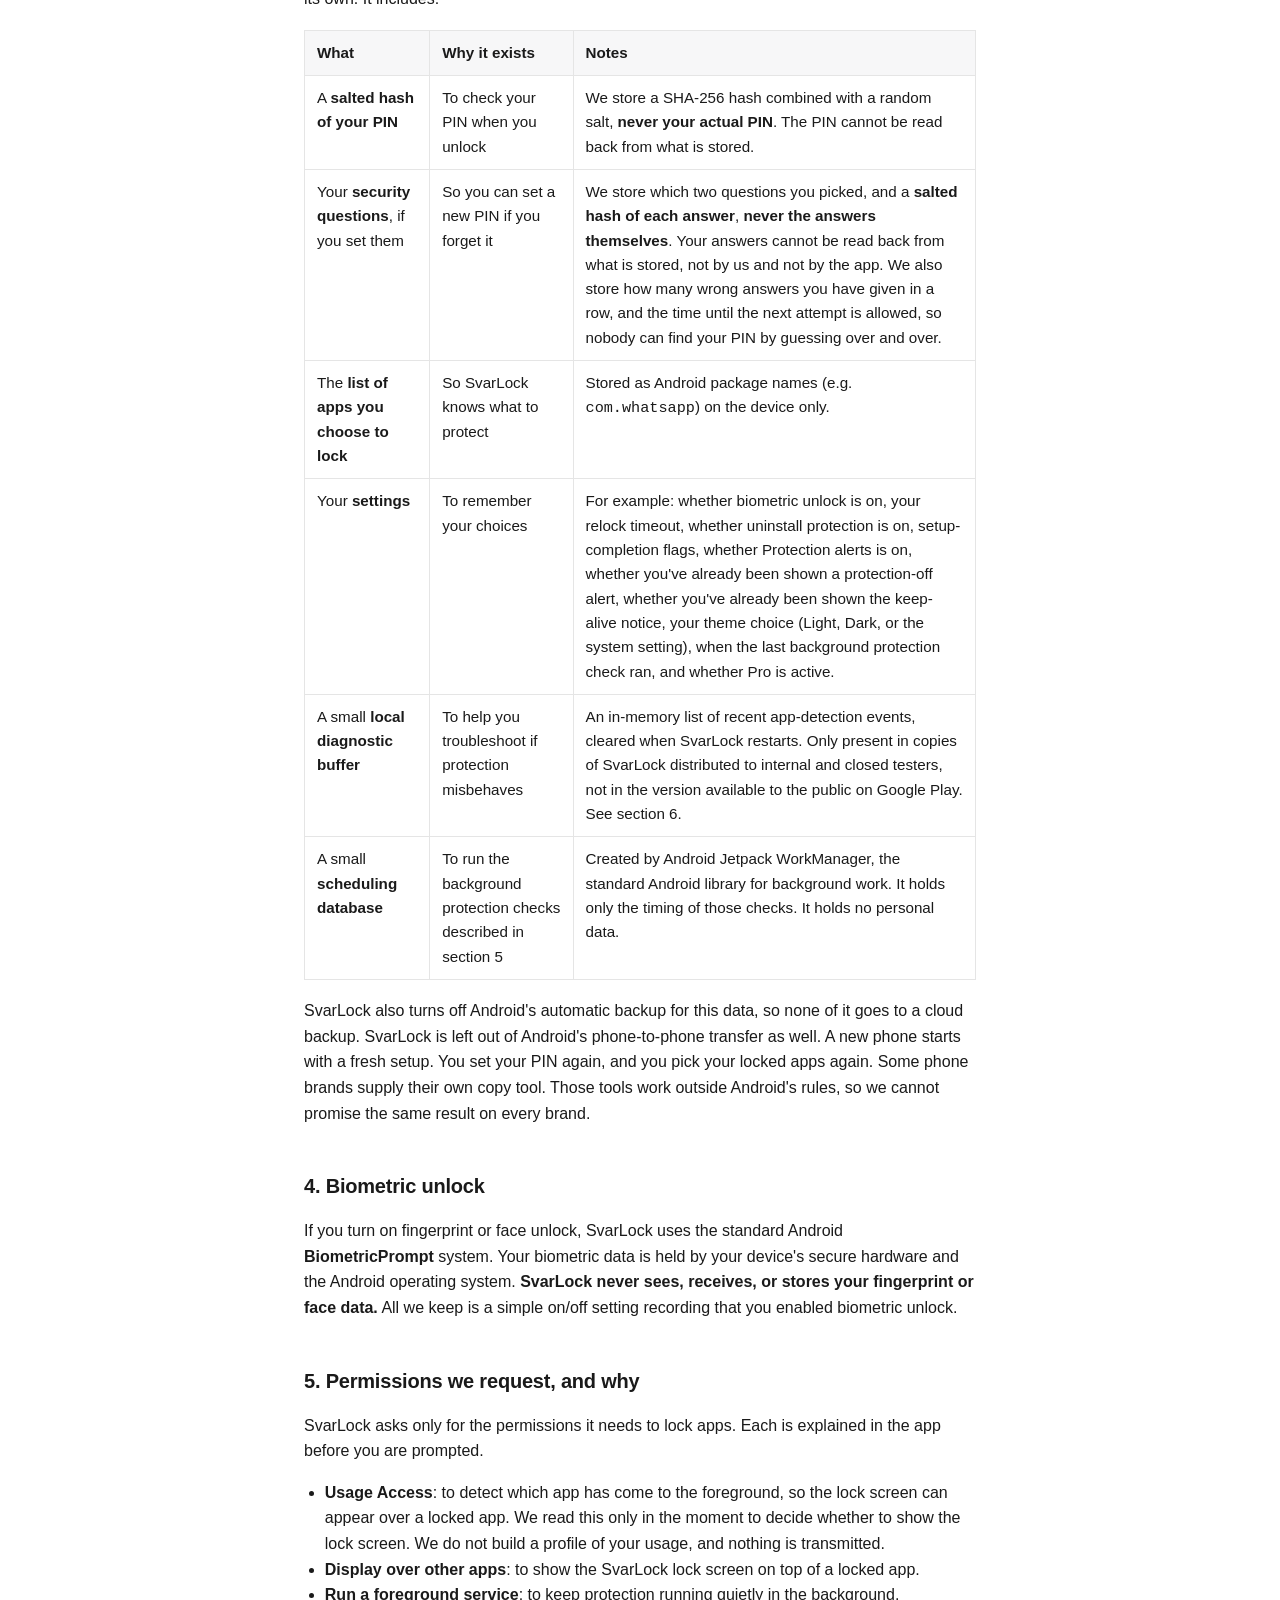
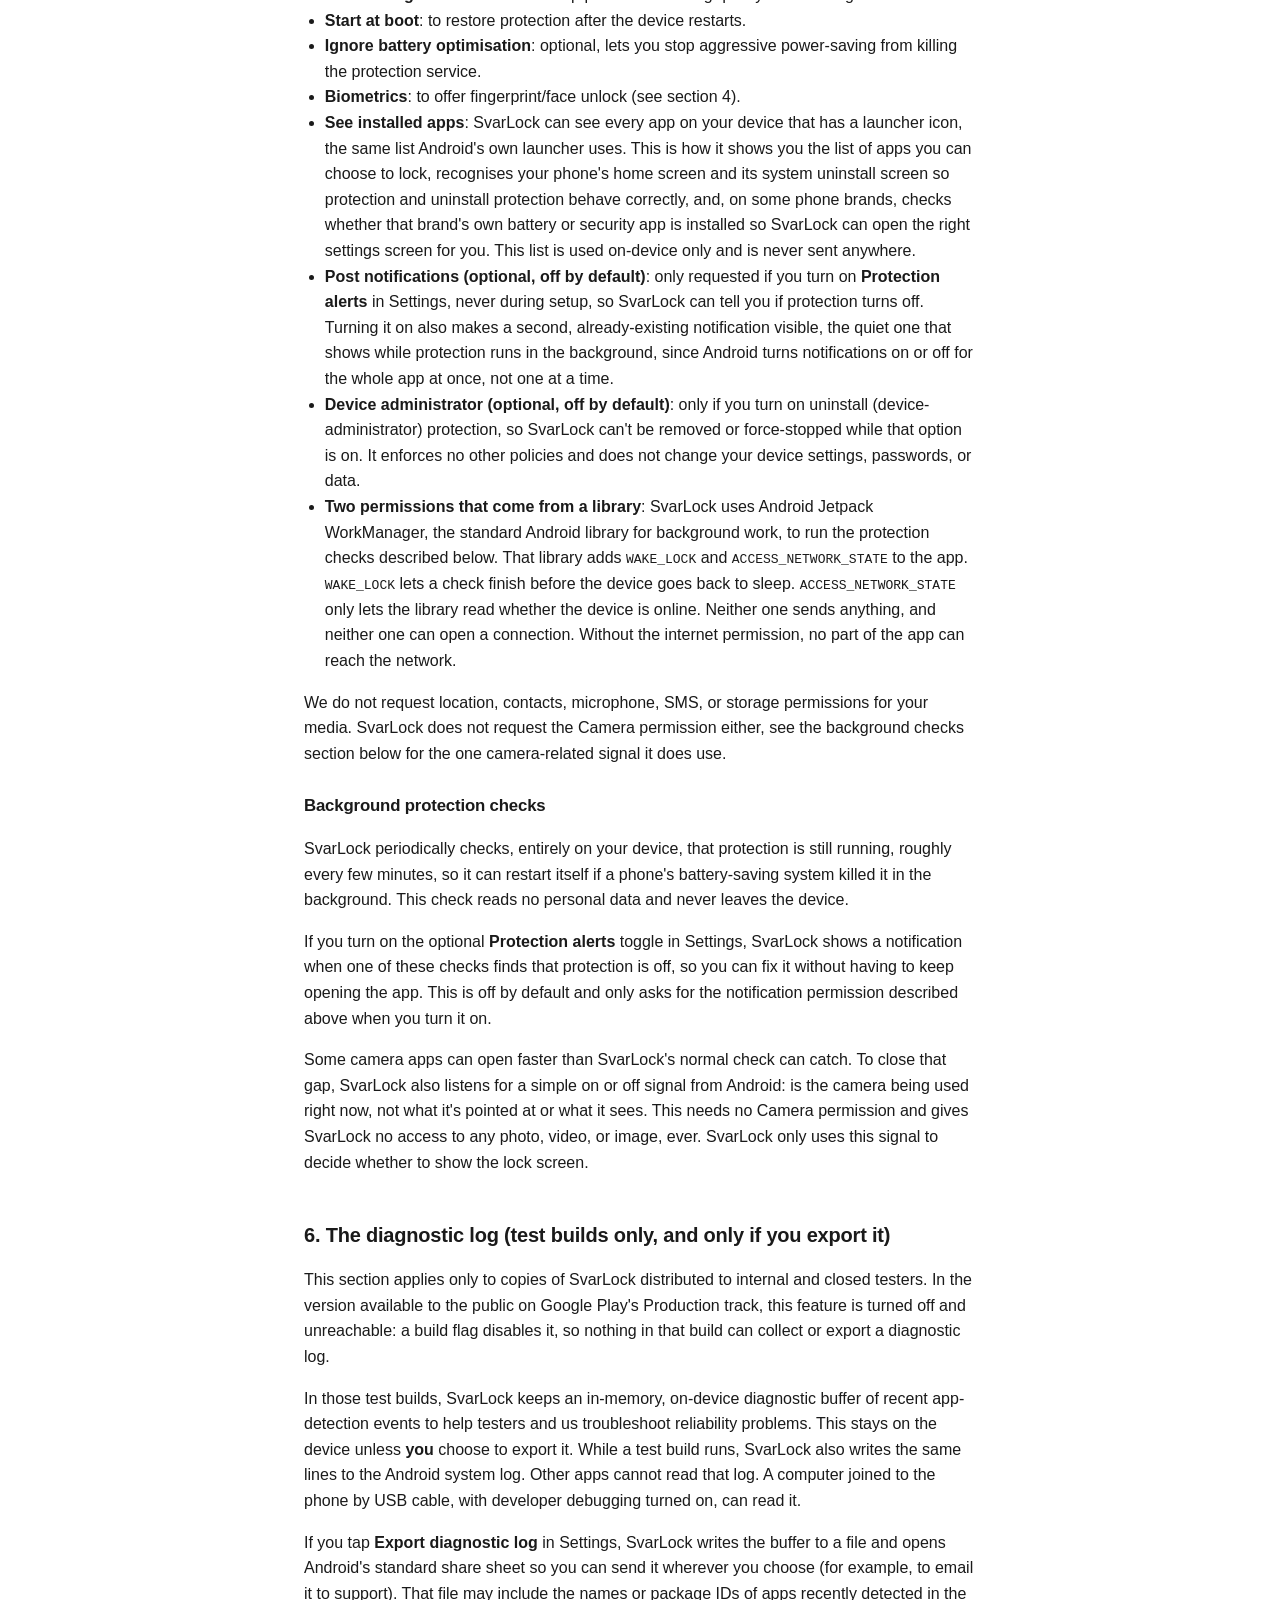
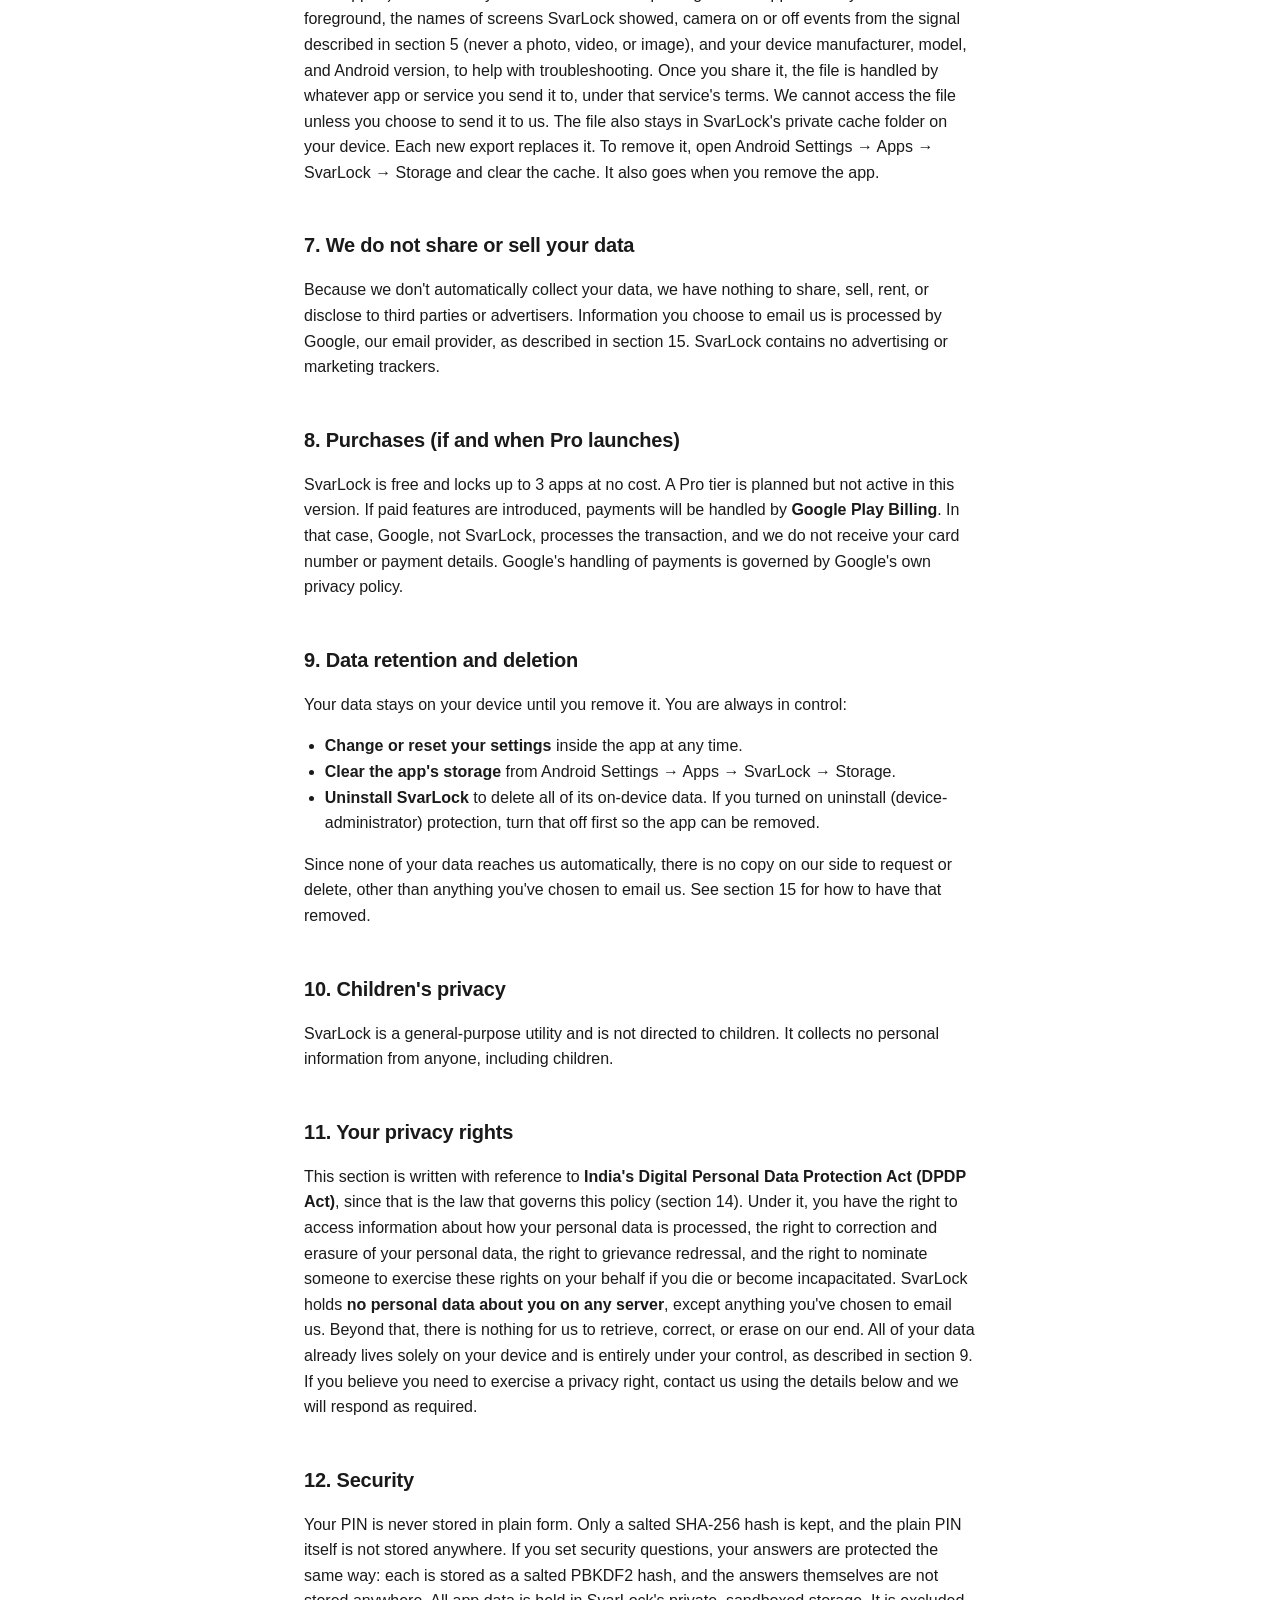
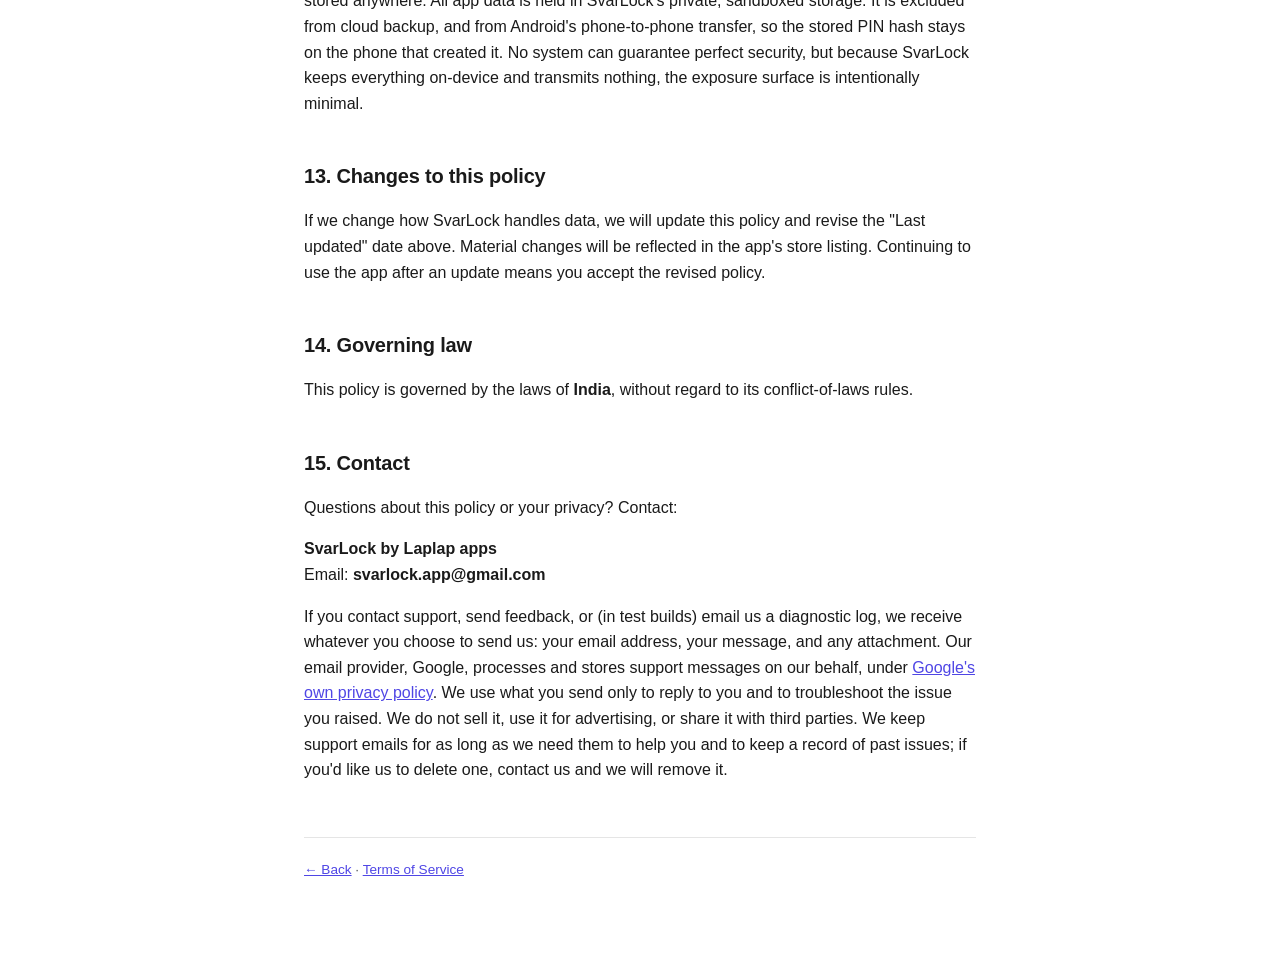
==== commit 0fb78d8b: "docs: clarify data backup behavior, permissions usage, and technical storage details in privacy poli" ====
--- a/privacy-policy.html
+++ b/privacy-policy.html
@@ -28,7 +28,7 @@
       <li>No ads, no analytics, no tracking, no advertising IDs.</li>
       <li>No servers. We never automatically receive your PIN, your app list, or your usage.</li>
       <li>If you choose to email us for support, feedback, or (in test builds) a diagnostic log, that's different, see section 15 for what we receive then.</li>
-      <li>Everything SvarLock stores stays in the app's private storage on your device. Uninstall the app and it's gone.</li>
+      <li>Everything SvarLock stores stays in the app's private storage on your device. It is not copied to a cloud backup, and Android's phone-to-phone transfer does not carry it to a new phone. Uninstall the app and it's gone.</li>
     </ul>
     <p>The sections below explain this in full.</p>
   </div>
@@ -37,7 +37,7 @@
   <p>This policy describes how <strong>SvarLock</strong> (package <code>com.svarlock.app</code>, "the app") handles your information. SvarLock is developed by <strong>Laplap apps</strong> ("we", "us"). This policy applies to the SvarLock Android application and to nothing else. Links or apps from other companies are governed by their own policies.</p>
 
   <h2>2. We do not collect your personal data</h2>
-  <p>SvarLock does <strong>not</strong> request the Android internet permission. The app has no networking code, no third-party SDKs that phone home, no advertising libraries, and no analytics or crash-reporting services. Because of this, the app is technically unable to transmit your information off your device.</p>
+  <p>SvarLock does <strong>not</strong> request the Android internet permission, so nothing can leave the device. Without that permission, Android blocks the app from opening any network connection. The app also has no third-party SDKs that phone home, no advertising libraries, and no analytics or crash-reporting services.</p>
   <p>We do <strong>not</strong> automatically collect, receive, store on our servers, or share any of the following:</p>
   <ul>
     <li>Your name, email address, phone number, or any account details (there are no accounts).</li>
@@ -50,7 +50,7 @@
   <p>This is separate from Google Play itself. If you've opted in to sharing diagnostics with Google on your device, the Play Store platform may collect basic technical data (such as crash or app-not-responding reports) about apps you've installed, including SvarLock. That collection happens at the operating-system level, is outside our control, and is governed by <a href="https://policies.google.com/privacy">Google's own privacy policy</a>, not this one.</p>
 
   <h2>3. What SvarLock stores on your device</h2>
-  <p>To do its job, SvarLock keeps a small amount of data in its <strong>own private storage</strong> on your device (Android Jetpack DataStore). This data never leaves the device on its own. It includes:</p>
+  <p>To do its job, SvarLock keeps a small amount of data in its <strong>own private storage</strong> on your device. Most of it is held by Android Jetpack DataStore. This data never leaves the device on its own. It includes:</p>
   <table>
     <thead>
       <tr><th>What</th><th>Why it exists</th><th>Notes</th></tr>
@@ -64,7 +64,7 @@
       <tr>
         <td>Your <strong>security questions</strong>, if you set them</td>
         <td>So you can set a new PIN if you forget it</td>
-        <td>We store which two questions you picked, and a <strong>salted hash of each answer</strong>, <strong>never the answers themselves</strong>. Your answers cannot be read back from what is stored, not by us and not by the app.</td>
+        <td>We store which two questions you picked, and a <strong>salted hash of each answer</strong>, <strong>never the answers themselves</strong>. Your answers cannot be read back from what is stored, not by us and not by the app. We also store how many wrong answers you have given in a row, and the time until the next attempt is allowed, so nobody can find your PIN by guessing over and over.</td>
       </tr>
       <tr>
         <td>The <strong>list of apps you choose to lock</strong></td>
@@ -74,16 +74,21 @@
       <tr>
         <td>Your <strong>settings</strong></td>
         <td>To remember your choices</td>
-        <td>For example: whether biometric unlock is on, your relock timeout, whether uninstall protection is on, setup-completion flags, whether Protection alerts is on, whether you've already been shown a protection-off alert, when the last background protection check ran, and whether Pro is active.</td>
+        <td>For example: whether biometric unlock is on, your relock timeout, whether uninstall protection is on, setup-completion flags, whether Protection alerts is on, whether you've already been shown a protection-off alert, whether you've already been shown the keep-alive notice, your theme choice (Light, Dark, or the system setting), when the last background protection check ran, and whether Pro is active.</td>
       </tr>
       <tr>
         <td>A small <strong>local diagnostic buffer</strong></td>
         <td>To help you troubleshoot if protection misbehaves</td>
         <td>An in-memory list of recent app-detection events, cleared when SvarLock restarts. Only present in copies of SvarLock distributed to internal and closed testers, not in the version available to the public on Google Play. See section 6.</td>
       </tr>
+      <tr>
+        <td>A small <strong>scheduling database</strong></td>
+        <td>To run the background protection checks described in section 5</td>
+        <td>Created by Android Jetpack WorkManager, the standard Android library for background work. It holds only the timing of those checks. It holds no personal data.</td>
+      </tr>
     </tbody>
   </table>
-  <p>SvarLock also turns off Android's automatic backup for this data, so none of it gets copied to a cloud backup either.</p>
+  <p>SvarLock also turns off Android's automatic backup for this data, so none of it goes to a cloud backup. SvarLock is left out of Android's phone-to-phone transfer as well. A new phone starts with a fresh setup. You set your PIN again, and you pick your locked apps again. Some phone brands supply their own copy tool. Those tools work outside Android's rules, so we cannot promise the same result on every brand.</p>
 
   <h2>4. Biometric unlock</h2>
   <p>If you turn on fingerprint or face unlock, SvarLock uses the standard Android <strong>BiometricPrompt</strong> system. Your biometric data is held by your device's secure hardware and the Android operating system. <strong>SvarLock never sees, receives, or stores your fingerprint or face data.</strong> All we keep is a simple on/off setting recording that you enabled biometric unlock.</p>
@@ -100,6 +105,7 @@
     <li><strong>See installed apps</strong>: SvarLock can see every app on your device that has a launcher icon, the same list Android's own launcher uses. This is how it shows you the list of apps you can choose to lock, recognises your phone's home screen and its system uninstall screen so protection and uninstall protection behave correctly, and, on some phone brands, checks whether that brand's own battery or security app is installed so SvarLock can open the right settings screen for you. This list is used on-device only and is never sent anywhere.</li>
     <li><strong>Post notifications (optional, off by default)</strong>: only requested if you turn on <strong>Protection alerts</strong> in Settings, never during setup, so SvarLock can tell you if protection turns off. Turning it on also makes a second, already-existing notification visible, the quiet one that shows while protection runs in the background, since Android turns notifications on or off for the whole app at once, not one at a time.</li>
     <li><strong>Device administrator (optional, off by default)</strong>: only if you turn on uninstall (device-administrator) protection, so SvarLock can't be removed or force-stopped while that option is on. It enforces no other policies and does not change your device settings, passwords, or data.</li>
+    <li><strong>Two permissions that come from a library</strong>: SvarLock uses Android Jetpack WorkManager, the standard Android library for background work, to run the protection checks described below. That library adds <code>WAKE_LOCK</code> and <code>ACCESS_NETWORK_STATE</code> to the app. <code>WAKE_LOCK</code> lets a check finish before the device goes back to sleep. <code>ACCESS_NETWORK_STATE</code> only lets the library read whether the device is online. Neither one sends anything, and neither one can open a connection. Without the internet permission, no part of the app can reach the network.</li>
   </ul>
   <p>We do not request location, contacts, microphone, SMS, or storage permissions for your media. SvarLock does not request the Camera permission either, see the background checks section below for the one camera-related signal it does use.</p>
 
@@ -109,9 +115,9 @@
   <p>Some camera apps can open faster than SvarLock's normal check can catch. To close that gap, SvarLock also listens for a simple on or off signal from Android: is the camera being used right now, not what it's pointed at or what it sees. This needs no Camera permission and gives SvarLock no access to any photo, video, or image, ever. SvarLock only uses this signal to decide whether to show the lock screen.</p>
 
   <h2>6. The diagnostic log (test builds only, and only if you export it)</h2>
-  <p>This section applies only to copies of SvarLock distributed to internal and closed testers. The version available to the public on Google Play's Production track does not include this feature at all, the code that would collect or export it is not present in that build.</p>
-  <p>In those test builds, SvarLock keeps an in-memory, on-device diagnostic buffer of recent app-detection events to help testers and us troubleshoot reliability problems. This stays on the device unless <strong>you</strong> choose to export it.</p>
-  <p>If you tap <strong>Export diagnostic log</strong> in Settings, SvarLock writes the buffer to a file and opens Android's standard share sheet so you can send it wherever you choose (for example, to email it to support). That file may include the names or package IDs of apps recently detected in the foreground, the names of screens SvarLock showed, camera on or off events from the signal described in section 5 (never a photo, video, or image), and your device manufacturer, model, and Android version, to help with troubleshooting. Once you share it, the file is handled by whatever app or service you send it to, under that service's terms. We cannot access the file unless you choose to send it to us.</p>
+  <p>This section applies only to copies of SvarLock distributed to internal and closed testers. In the version available to the public on Google Play's Production track, this feature is turned off and unreachable: a build flag disables it, so nothing in that build can collect or export a diagnostic log.</p>
+  <p>In those test builds, SvarLock keeps an in-memory, on-device diagnostic buffer of recent app-detection events to help testers and us troubleshoot reliability problems. This stays on the device unless <strong>you</strong> choose to export it. While a test build runs, SvarLock also writes the same lines to the Android system log. Other apps cannot read that log. A computer joined to the phone by USB cable, with developer debugging turned on, can read it.</p>
+  <p>If you tap <strong>Export diagnostic log</strong> in Settings, SvarLock writes the buffer to a file and opens Android's standard share sheet so you can send it wherever you choose (for example, to email it to support). That file may include the names or package IDs of apps recently detected in the foreground, the names of screens SvarLock showed, camera on or off events from the signal described in section 5 (never a photo, video, or image), and your device manufacturer, model, and Android version, to help with troubleshooting. Once you share it, the file is handled by whatever app or service you send it to, under that service's terms. We cannot access the file unless you choose to send it to us. The file also stays in SvarLock's private cache folder on your device. Each new export replaces it. To remove it, open Android Settings → Apps → SvarLock → Storage and clear the cache. It also goes when you remove the app.</p>
 
   <h2>7. We do not share or sell your data</h2>
   <p>Because we don't automatically collect your data, we have nothing to share, sell, rent, or disclose to third parties or advertisers. Information you choose to email us is processed by Google, our email provider, as described in section 15. SvarLock contains no advertising or marketing trackers.</p>
@@ -135,7 +141,7 @@
   <p>This section is written with reference to <strong>India's Digital Personal Data Protection Act (DPDP Act)</strong>, since that is the law that governs this policy (section 14). Under it, you have the right to access information about how your personal data is processed, the right to correction and erasure of your personal data, the right to grievance redressal, and the right to nominate someone to exercise these rights on your behalf if you die or become incapacitated. SvarLock holds <strong>no personal data about you on any server</strong>, except anything you've chosen to email us. Beyond that, there is nothing for us to retrieve, correct, or erase on our end. All of your data already lives solely on your device and is entirely under your control, as described in section 9. If you believe you need to exercise a privacy right, contact us using the details below and we will respond as required.</p>
 
   <h2>12. Security</h2>
-  <p>Your PIN is never stored in plain form. Only a salted SHA-256 hash is kept, and the plain PIN itself is not stored anywhere. If you set security questions, your answers are protected the same way: each is stored as a salted PBKDF2 hash, and the answers themselves are not stored anywhere. All app data is held in SvarLock's private, sandboxed storage and is excluded from cloud backup. No system can guarantee perfect security, but because SvarLock keeps everything on-device and transmits nothing, the exposure surface is intentionally minimal.</p>
+  <p>Your PIN is never stored in plain form. Only a salted SHA-256 hash is kept, and the plain PIN itself is not stored anywhere. If you set security questions, your answers are protected the same way: each is stored as a salted PBKDF2 hash, and the answers themselves are not stored anywhere. All app data is held in SvarLock's private, sandboxed storage. It is excluded from cloud backup, and from Android's phone-to-phone transfer, so the stored PIN hash stays on the phone that created it. No system can guarantee perfect security, but because SvarLock keeps everything on-device and transmits nothing, the exposure surface is intentionally minimal.</p>
 
   <h2>13. Changes to this policy</h2>
   <p>If we change how SvarLock handles data, we will update this policy and revise the "Last updated" date above. Material changes will be reflected in the app's store listing. Continuing to use the app after an update means you accept the revised policy.</p>
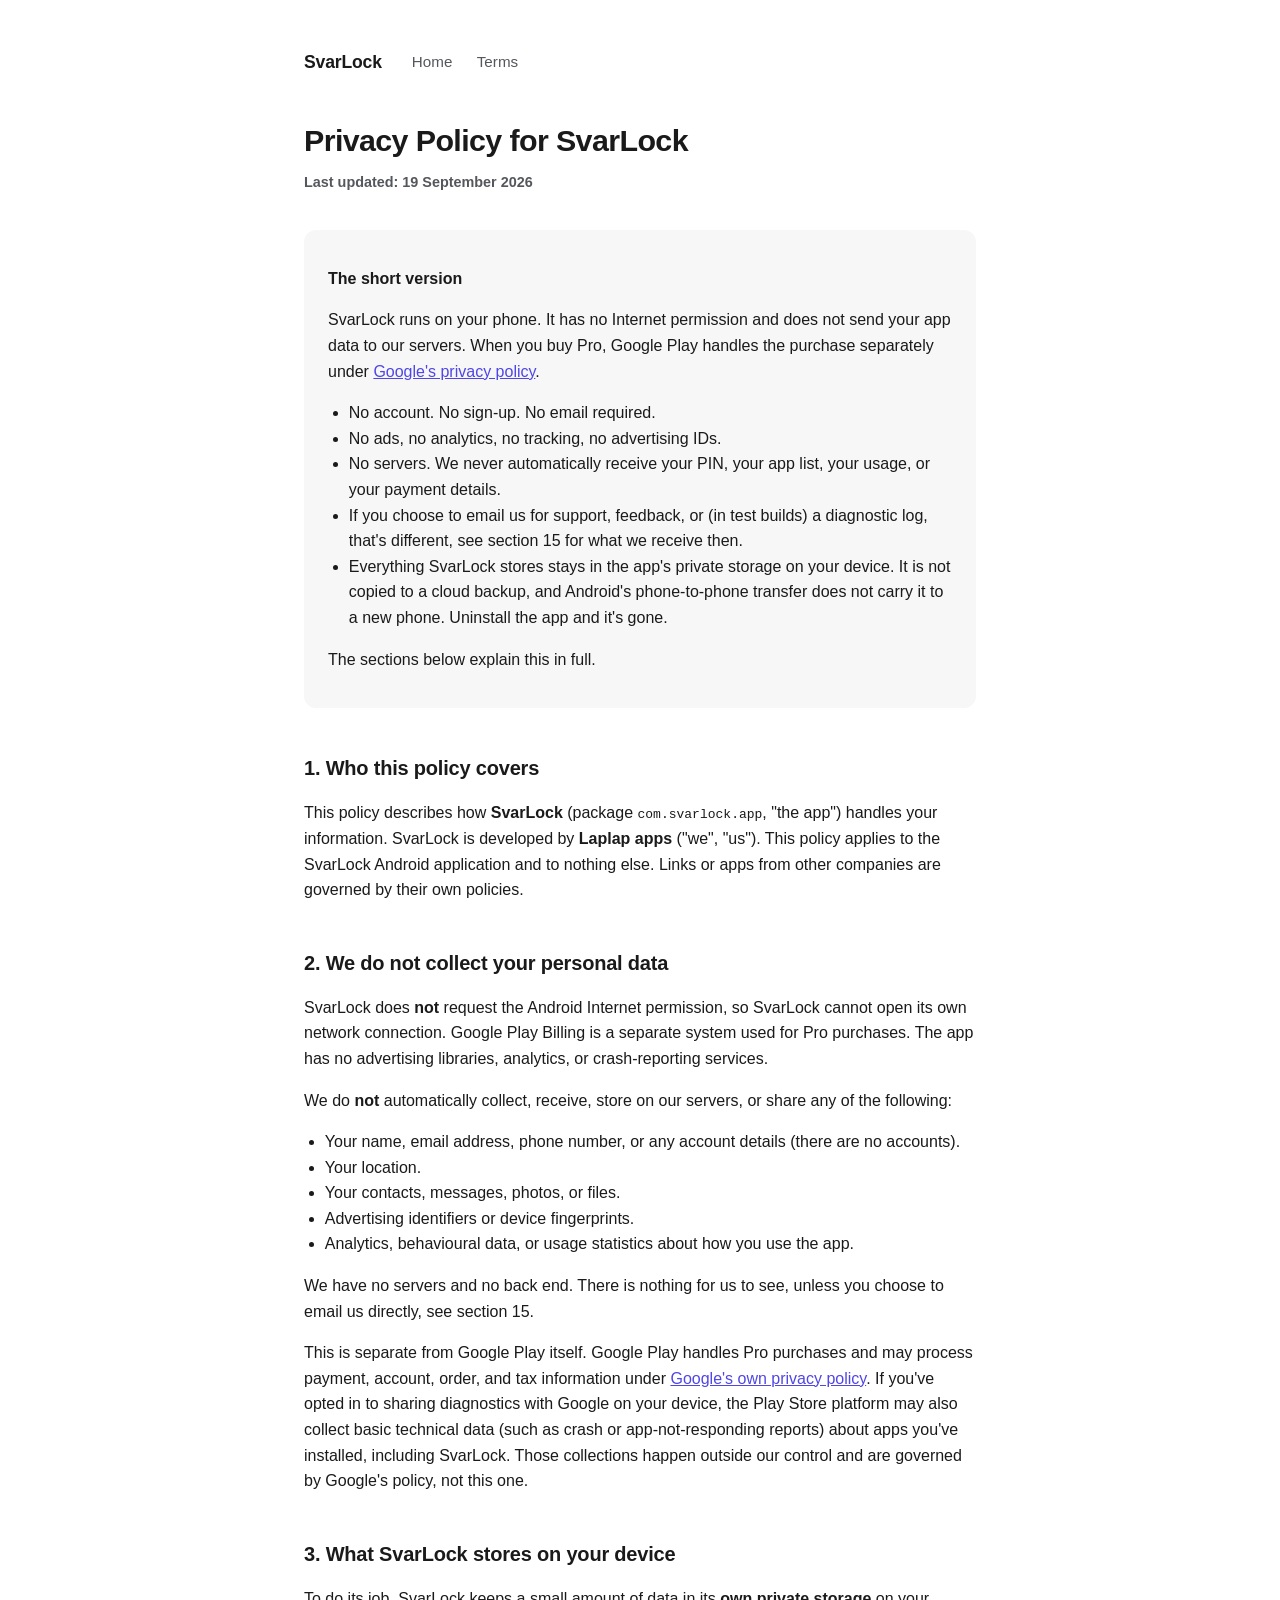
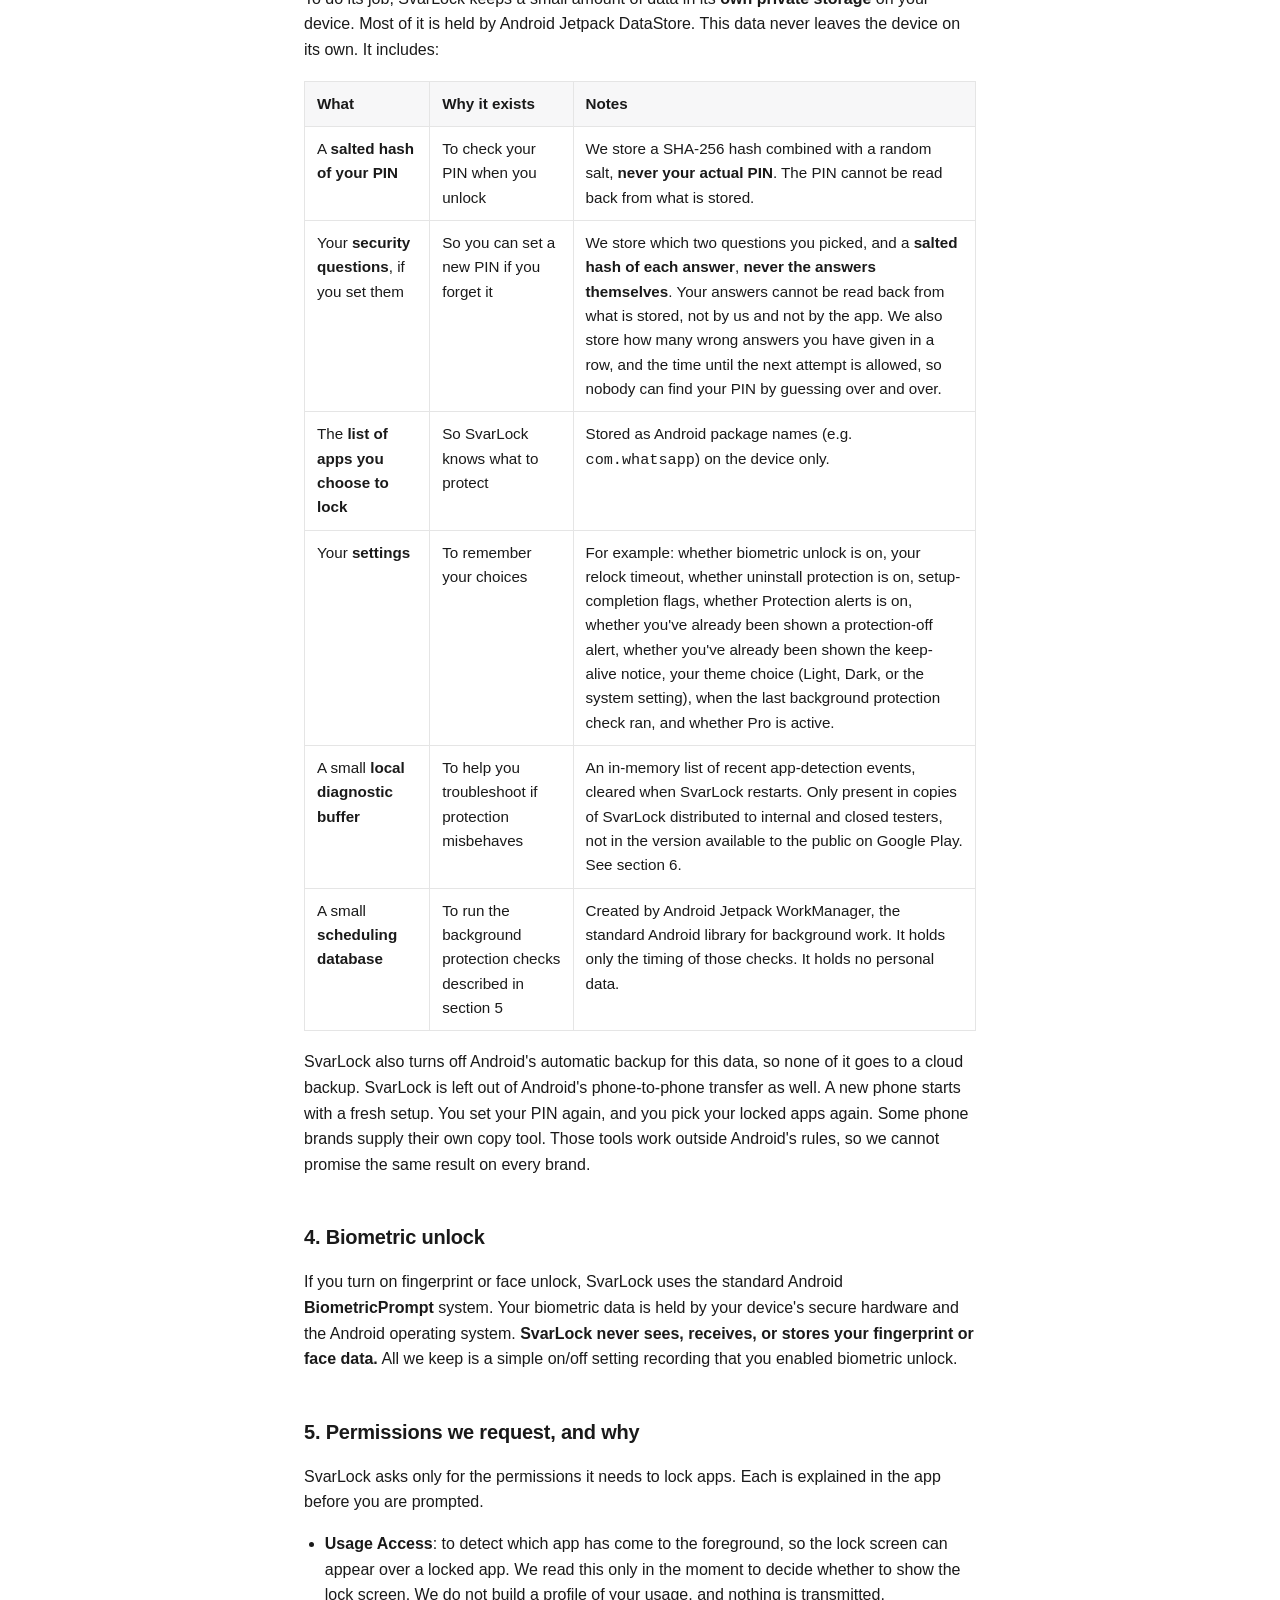
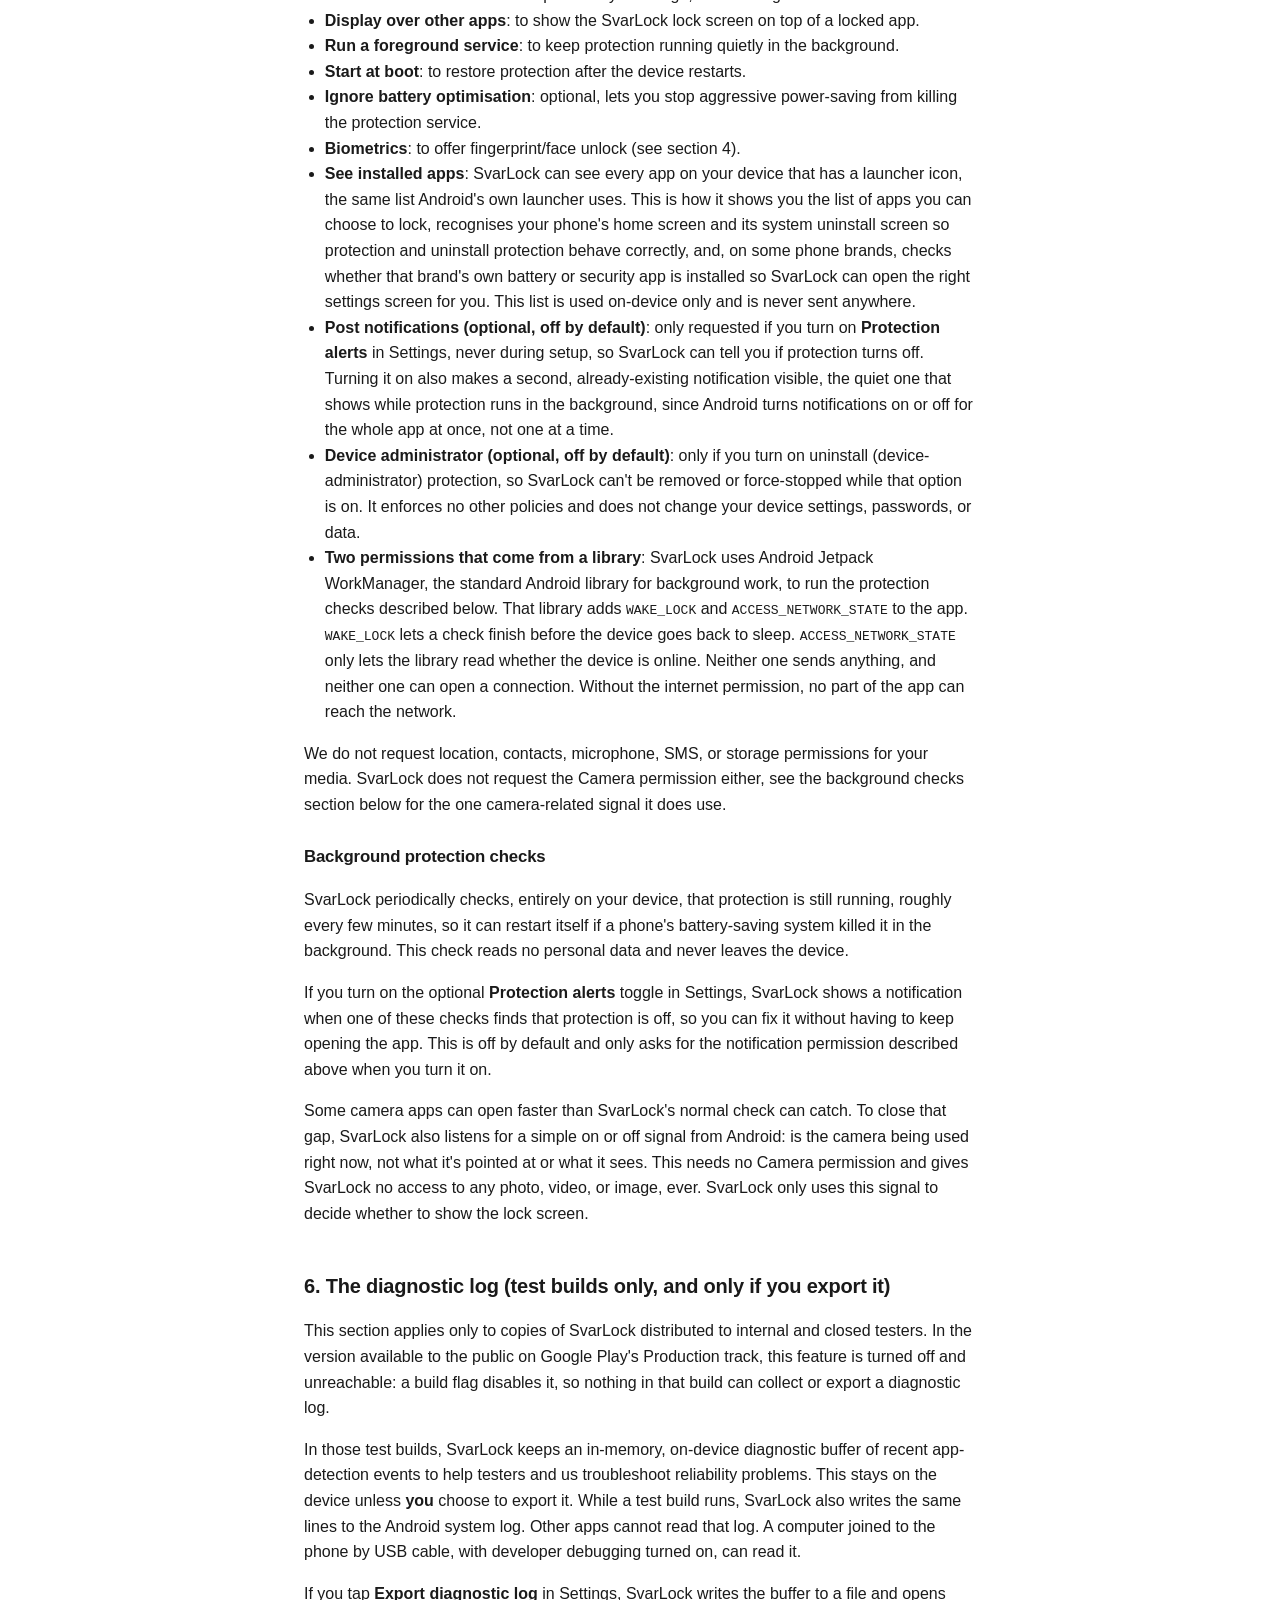
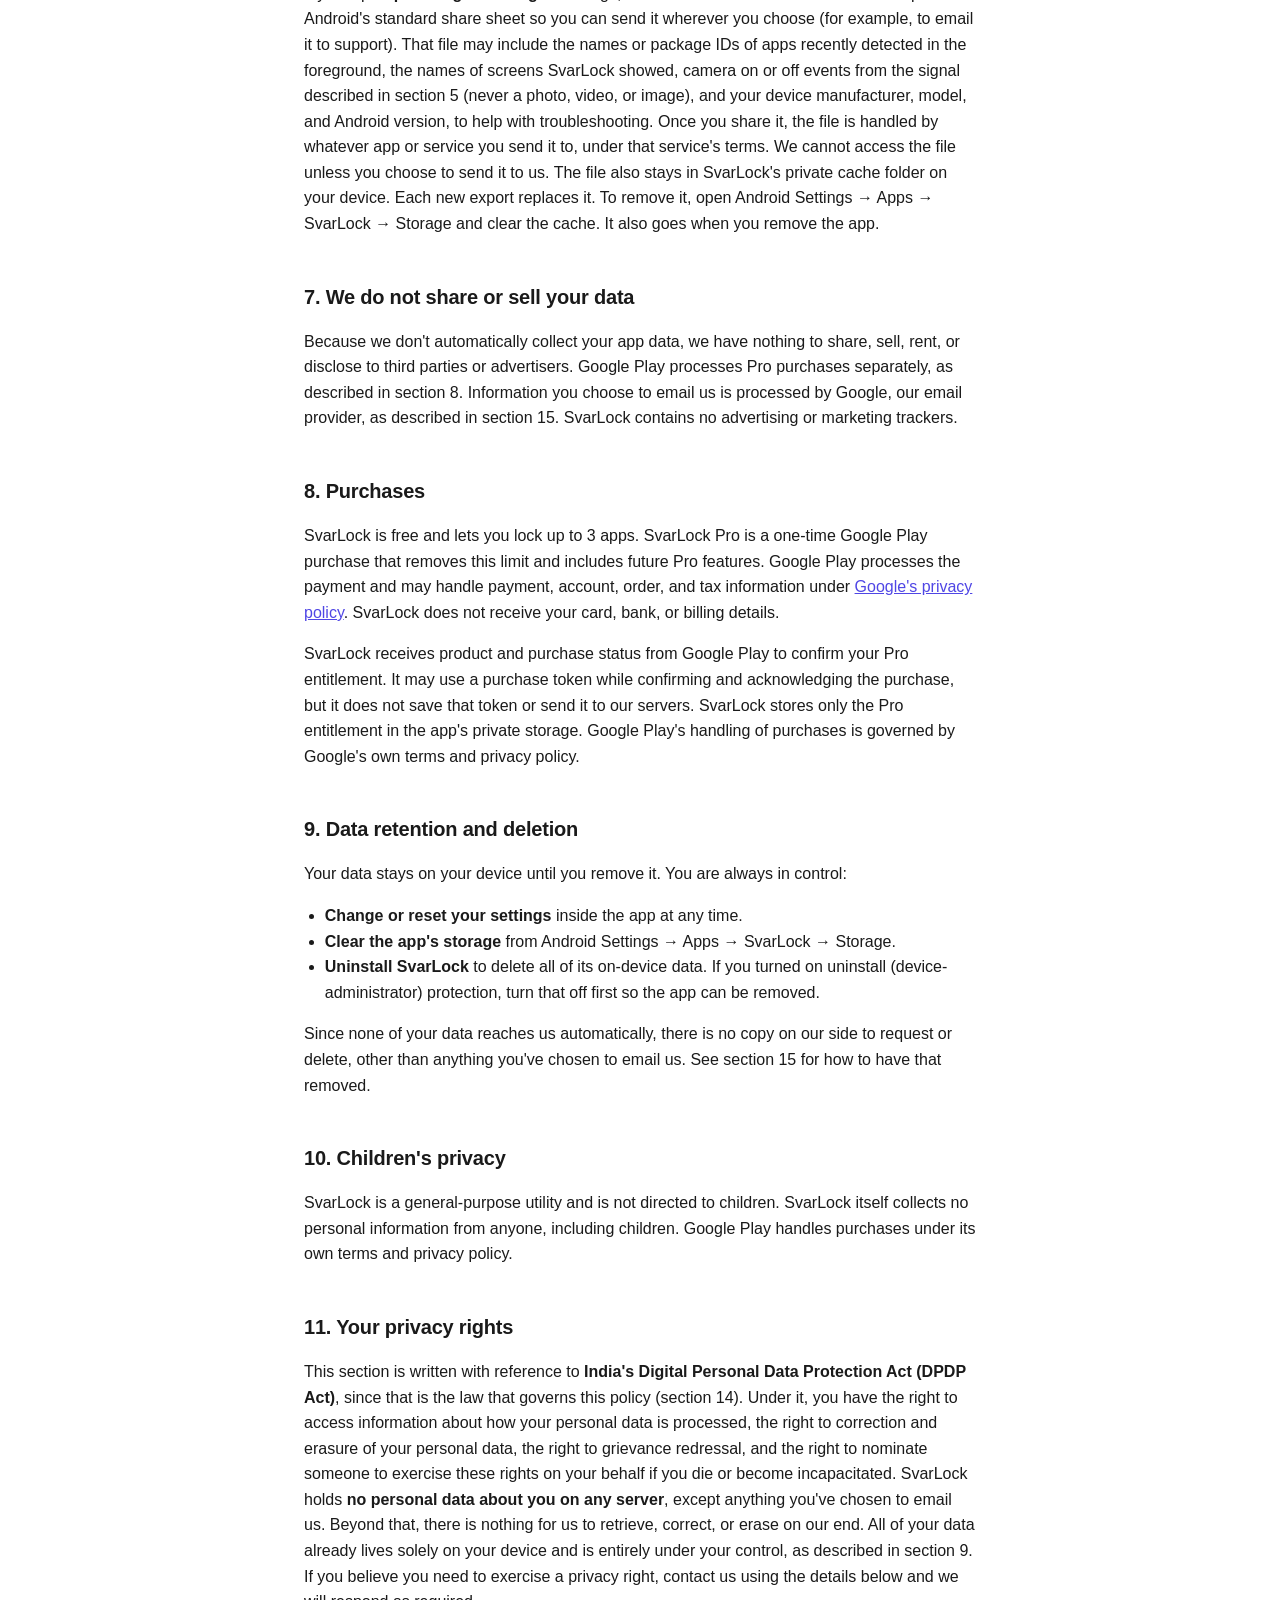
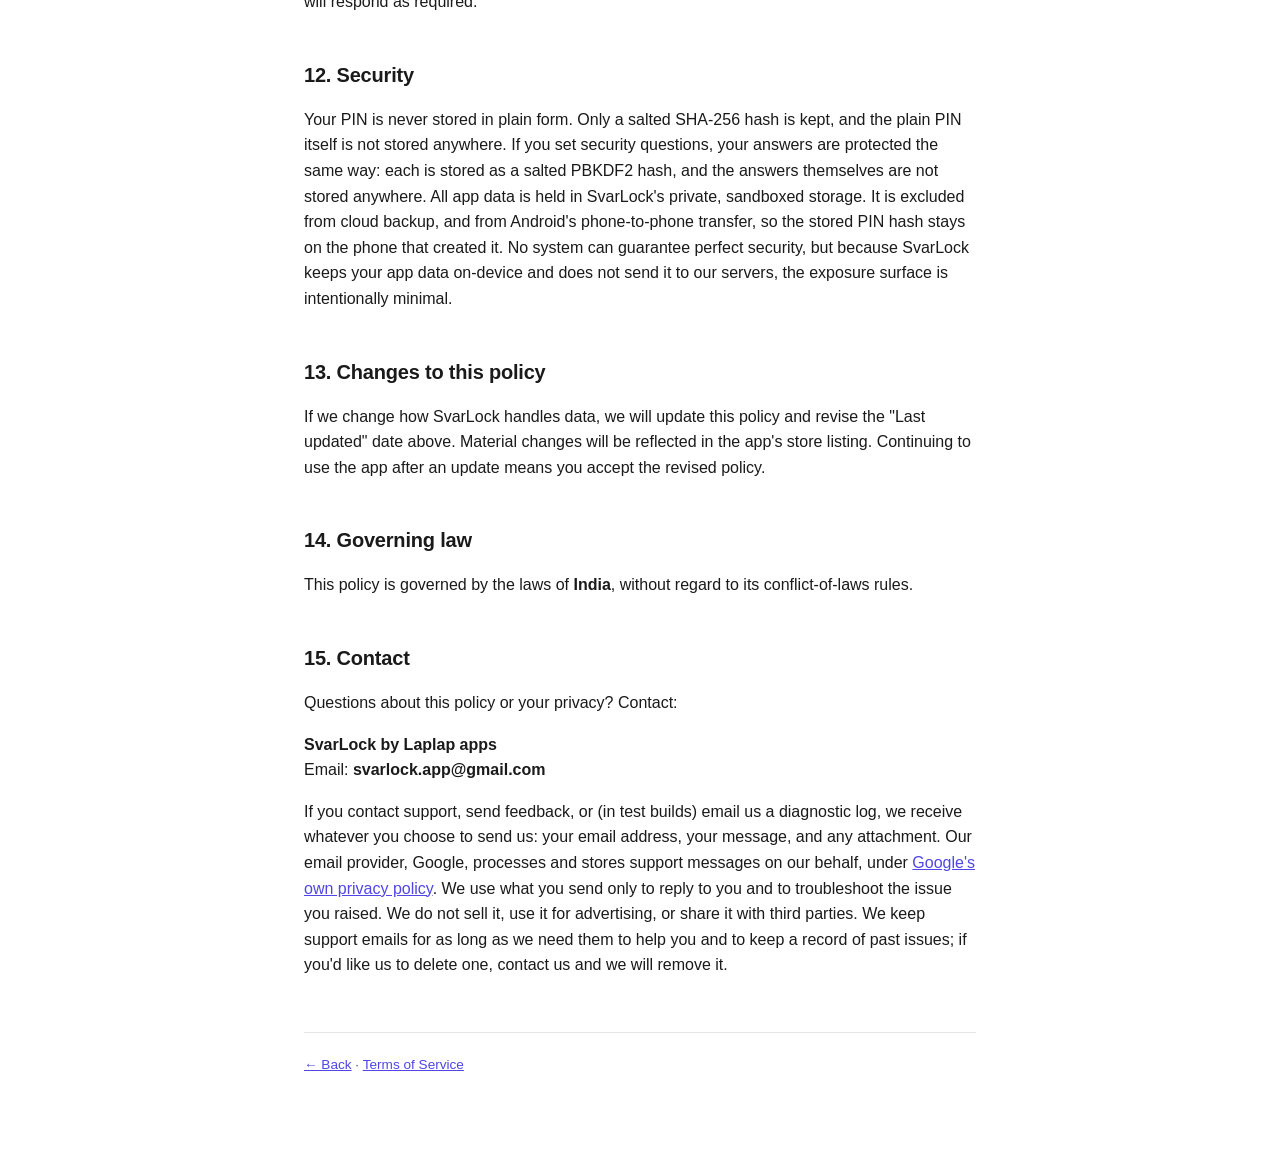
==== commit d5e715fe: "docs: update terms of service and privacy policy with SvarLock Pro billing details" ====
--- a/privacy-policy.html
+++ b/privacy-policy.html
@@ -18,15 +18,15 @@
   </header>
 
   <h1>Privacy Policy for SvarLock</h1>
-  <p class="updated"><strong>Last updated: 27 July 2026</strong></p>
+  <p class="updated"><strong>Last updated: 19 September 2026</strong></p>
 
   <div class="card">
     <p><strong>The short version</strong></p>
-    <p>SvarLock runs entirely on your phone. It has <strong>no internet access</strong>, so it <strong>cannot transmit your data over the network</strong>. Not to us, not to advertisers, not to anyone.</p>
+    <p>SvarLock runs on your phone. It has no Internet permission and does not send your app data to our servers. When you buy Pro, Google Play handles the purchase separately under <a href="https://policies.google.com/privacy">Google's privacy policy</a>.</p>
     <ul>
       <li>No account. No sign-up. No email required.</li>
       <li>No ads, no analytics, no tracking, no advertising IDs.</li>
-      <li>No servers. We never automatically receive your PIN, your app list, or your usage.</li>
+      <li>No servers. We never automatically receive your PIN, your app list, your usage, or your payment details.</li>
       <li>If you choose to email us for support, feedback, or (in test builds) a diagnostic log, that's different, see section 15 for what we receive then.</li>
       <li>Everything SvarLock stores stays in the app's private storage on your device. It is not copied to a cloud backup, and Android's phone-to-phone transfer does not carry it to a new phone. Uninstall the app and it's gone.</li>
     </ul>
@@ -37,7 +37,7 @@
   <p>This policy describes how <strong>SvarLock</strong> (package <code>com.svarlock.app</code>, "the app") handles your information. SvarLock is developed by <strong>Laplap apps</strong> ("we", "us"). This policy applies to the SvarLock Android application and to nothing else. Links or apps from other companies are governed by their own policies.</p>
 
   <h2>2. We do not collect your personal data</h2>
-  <p>SvarLock does <strong>not</strong> request the Android internet permission, so nothing can leave the device. Without that permission, Android blocks the app from opening any network connection. The app also has no third-party SDKs that phone home, no advertising libraries, and no analytics or crash-reporting services.</p>
+  <p>SvarLock does <strong>not</strong> request the Android Internet permission, so SvarLock cannot open its own network connection. Google Play Billing is a separate system used for Pro purchases. The app has no advertising libraries, analytics, or crash-reporting services.</p>
   <p>We do <strong>not</strong> automatically collect, receive, store on our servers, or share any of the following:</p>
   <ul>
     <li>Your name, email address, phone number, or any account details (there are no accounts).</li>
@@ -47,7 +47,7 @@
     <li>Analytics, behavioural data, or usage statistics about how you use the app.</li>
   </ul>
   <p>We have no servers and no back end. There is nothing for us to see, unless you choose to email us directly, see section 15.</p>
-  <p>This is separate from Google Play itself. If you've opted in to sharing diagnostics with Google on your device, the Play Store platform may collect basic technical data (such as crash or app-not-responding reports) about apps you've installed, including SvarLock. That collection happens at the operating-system level, is outside our control, and is governed by <a href="https://policies.google.com/privacy">Google's own privacy policy</a>, not this one.</p>
+  <p>This is separate from Google Play itself. Google Play handles Pro purchases and may process payment, account, order, and tax information under <a href="https://policies.google.com/privacy">Google's own privacy policy</a>. If you've opted in to sharing diagnostics with Google on your device, the Play Store platform may also collect basic technical data (such as crash or app-not-responding reports) about apps you've installed, including SvarLock. Those collections happen outside our control and are governed by Google's policy, not this one.</p>
 
   <h2>3. What SvarLock stores on your device</h2>
   <p>To do its job, SvarLock keeps a small amount of data in its <strong>own private storage</strong> on your device. Most of it is held by Android Jetpack DataStore. This data never leaves the device on its own. It includes:</p>
@@ -120,10 +120,11 @@
   <p>If you tap <strong>Export diagnostic log</strong> in Settings, SvarLock writes the buffer to a file and opens Android's standard share sheet so you can send it wherever you choose (for example, to email it to support). That file may include the names or package IDs of apps recently detected in the foreground, the names of screens SvarLock showed, camera on or off events from the signal described in section 5 (never a photo, video, or image), and your device manufacturer, model, and Android version, to help with troubleshooting. Once you share it, the file is handled by whatever app or service you send it to, under that service's terms. We cannot access the file unless you choose to send it to us. The file also stays in SvarLock's private cache folder on your device. Each new export replaces it. To remove it, open Android Settings → Apps → SvarLock → Storage and clear the cache. It also goes when you remove the app.</p>
 
   <h2>7. We do not share or sell your data</h2>
-  <p>Because we don't automatically collect your data, we have nothing to share, sell, rent, or disclose to third parties or advertisers. Information you choose to email us is processed by Google, our email provider, as described in section 15. SvarLock contains no advertising or marketing trackers.</p>
+  <p>Because we don't automatically collect your app data, we have nothing to share, sell, rent, or disclose to third parties or advertisers. Google Play processes Pro purchases separately, as described in section 8. Information you choose to email us is processed by Google, our email provider, as described in section 15. SvarLock contains no advertising or marketing trackers.</p>
 
-  <h2>8. Purchases (if and when Pro launches)</h2>
-  <p>SvarLock is free and locks up to 3 apps at no cost. A Pro tier is planned but not active in this version. If paid features are introduced, payments will be handled by <strong>Google Play Billing</strong>. In that case, Google, not SvarLock, processes the transaction, and we do not receive your card number or payment details. Google's handling of payments is governed by Google's own privacy policy.</p>
+  <h2>8. Purchases</h2>
+  <p>SvarLock is free and lets you lock up to 3 apps. SvarLock Pro is a one-time Google Play purchase that removes this limit and includes future Pro features. Google Play processes the payment and may handle payment, account, order, and tax information under <a href="https://policies.google.com/privacy">Google's privacy policy</a>. SvarLock does not receive your card, bank, or billing details.</p>
+  <p>SvarLock receives product and purchase status from Google Play to confirm your Pro entitlement. It may use a purchase token while confirming and acknowledging the purchase, but it does not save that token or send it to our servers. SvarLock stores only the Pro entitlement in the app's private storage. Google Play's handling of purchases is governed by Google's own terms and privacy policy.</p>
 
   <h2>9. Data retention and deletion</h2>
   <p>Your data stays on your device until you remove it. You are always in control:</p>
@@ -135,13 +136,13 @@
   <p>Since none of your data reaches us automatically, there is no copy on our side to request or delete, other than anything you've chosen to email us. See section 15 for how to have that removed.</p>
 
   <h2>10. Children's privacy</h2>
-  <p>SvarLock is a general-purpose utility and is not directed to children. It collects no personal information from anyone, including children.</p>
+  <p>SvarLock is a general-purpose utility and is not directed to children. SvarLock itself collects no personal information from anyone, including children. Google Play handles purchases under its own terms and privacy policy.</p>
 
   <h2>11. Your privacy rights</h2>
   <p>This section is written with reference to <strong>India's Digital Personal Data Protection Act (DPDP Act)</strong>, since that is the law that governs this policy (section 14). Under it, you have the right to access information about how your personal data is processed, the right to correction and erasure of your personal data, the right to grievance redressal, and the right to nominate someone to exercise these rights on your behalf if you die or become incapacitated. SvarLock holds <strong>no personal data about you on any server</strong>, except anything you've chosen to email us. Beyond that, there is nothing for us to retrieve, correct, or erase on our end. All of your data already lives solely on your device and is entirely under your control, as described in section 9. If you believe you need to exercise a privacy right, contact us using the details below and we will respond as required.</p>
 
   <h2>12. Security</h2>
-  <p>Your PIN is never stored in plain form. Only a salted SHA-256 hash is kept, and the plain PIN itself is not stored anywhere. If you set security questions, your answers are protected the same way: each is stored as a salted PBKDF2 hash, and the answers themselves are not stored anywhere. All app data is held in SvarLock's private, sandboxed storage. It is excluded from cloud backup, and from Android's phone-to-phone transfer, so the stored PIN hash stays on the phone that created it. No system can guarantee perfect security, but because SvarLock keeps everything on-device and transmits nothing, the exposure surface is intentionally minimal.</p>
+  <p>Your PIN is never stored in plain form. Only a salted SHA-256 hash is kept, and the plain PIN itself is not stored anywhere. If you set security questions, your answers are protected the same way: each is stored as a salted PBKDF2 hash, and the answers themselves are not stored anywhere. All app data is held in SvarLock's private, sandboxed storage. It is excluded from cloud backup, and from Android's phone-to-phone transfer, so the stored PIN hash stays on the phone that created it. No system can guarantee perfect security, but because SvarLock keeps your app data on-device and does not send it to our servers, the exposure surface is intentionally minimal.</p>
 
   <h2>13. Changes to this policy</h2>
   <p>If we change how SvarLock handles data, we will update this policy and revise the "Last updated" date above. Material changes will be reflected in the app's store listing. Continuing to use the app after an update means you accept the revised policy.</p>
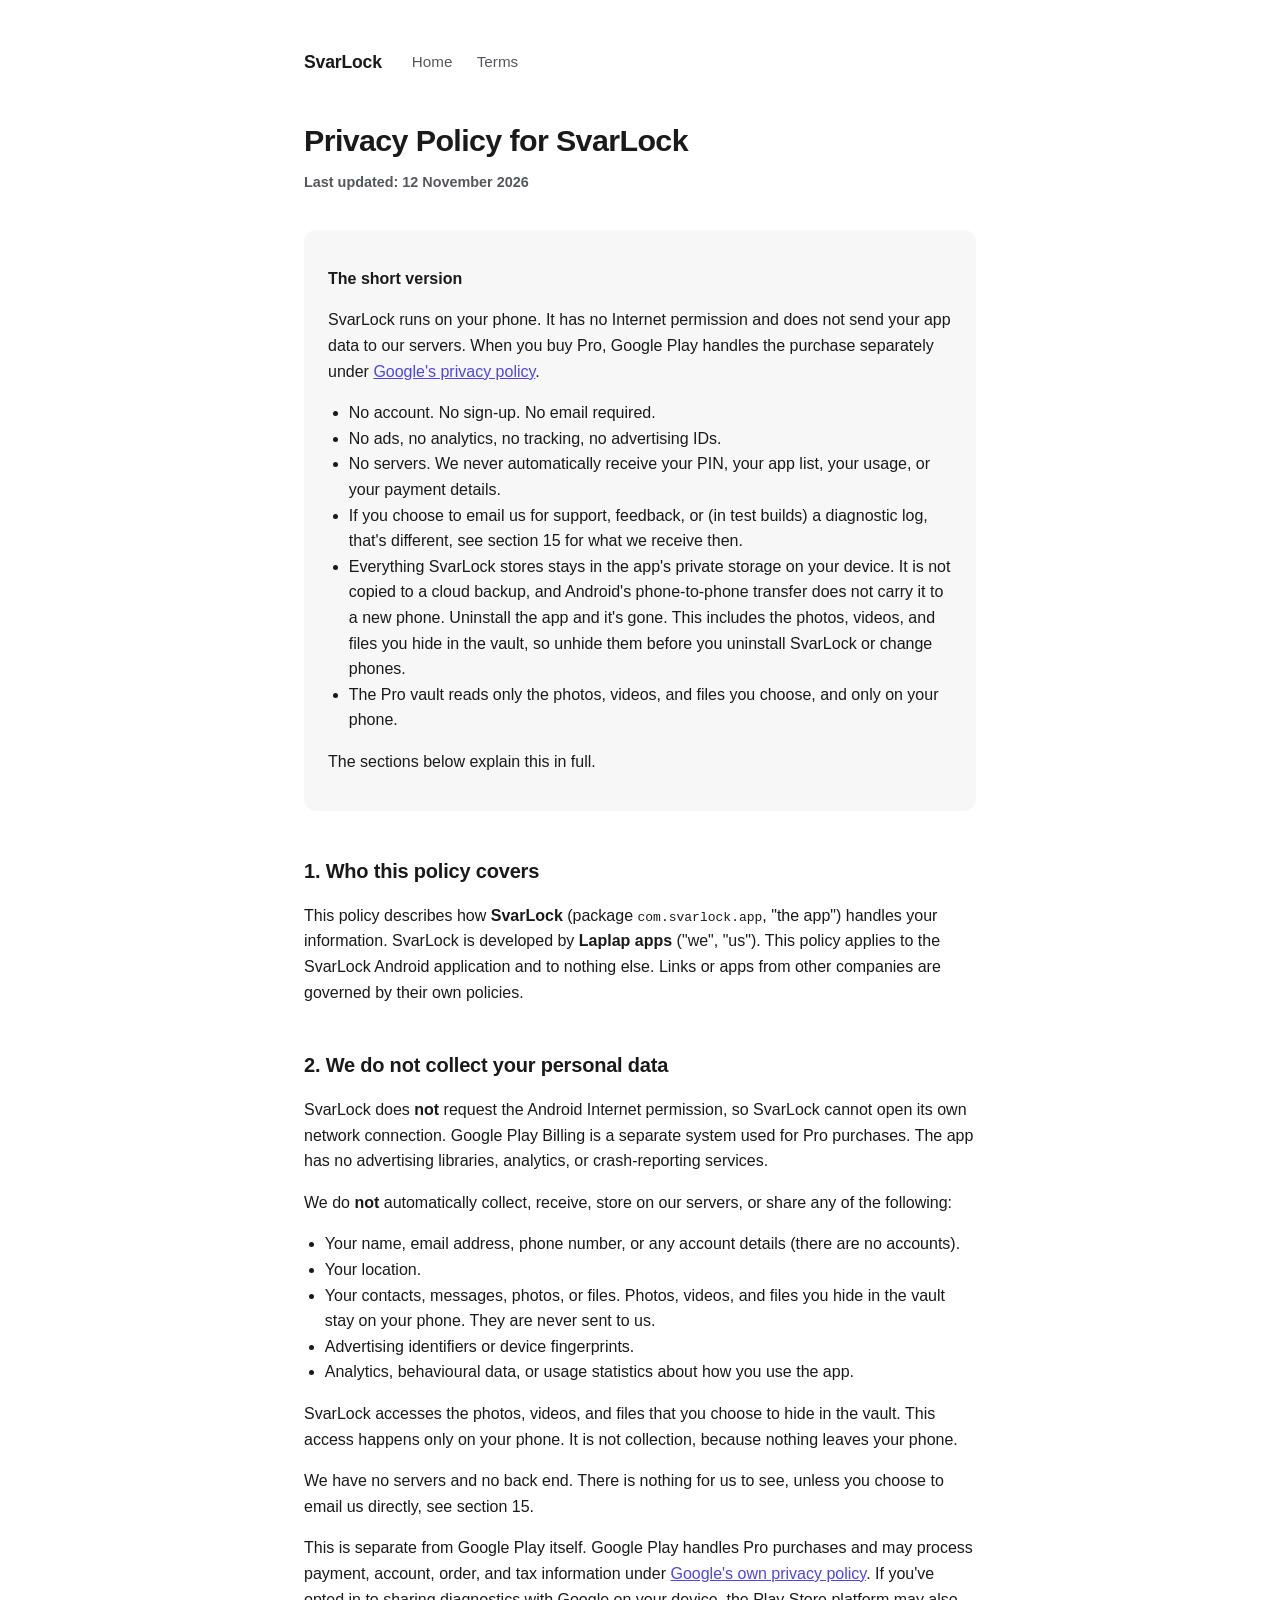
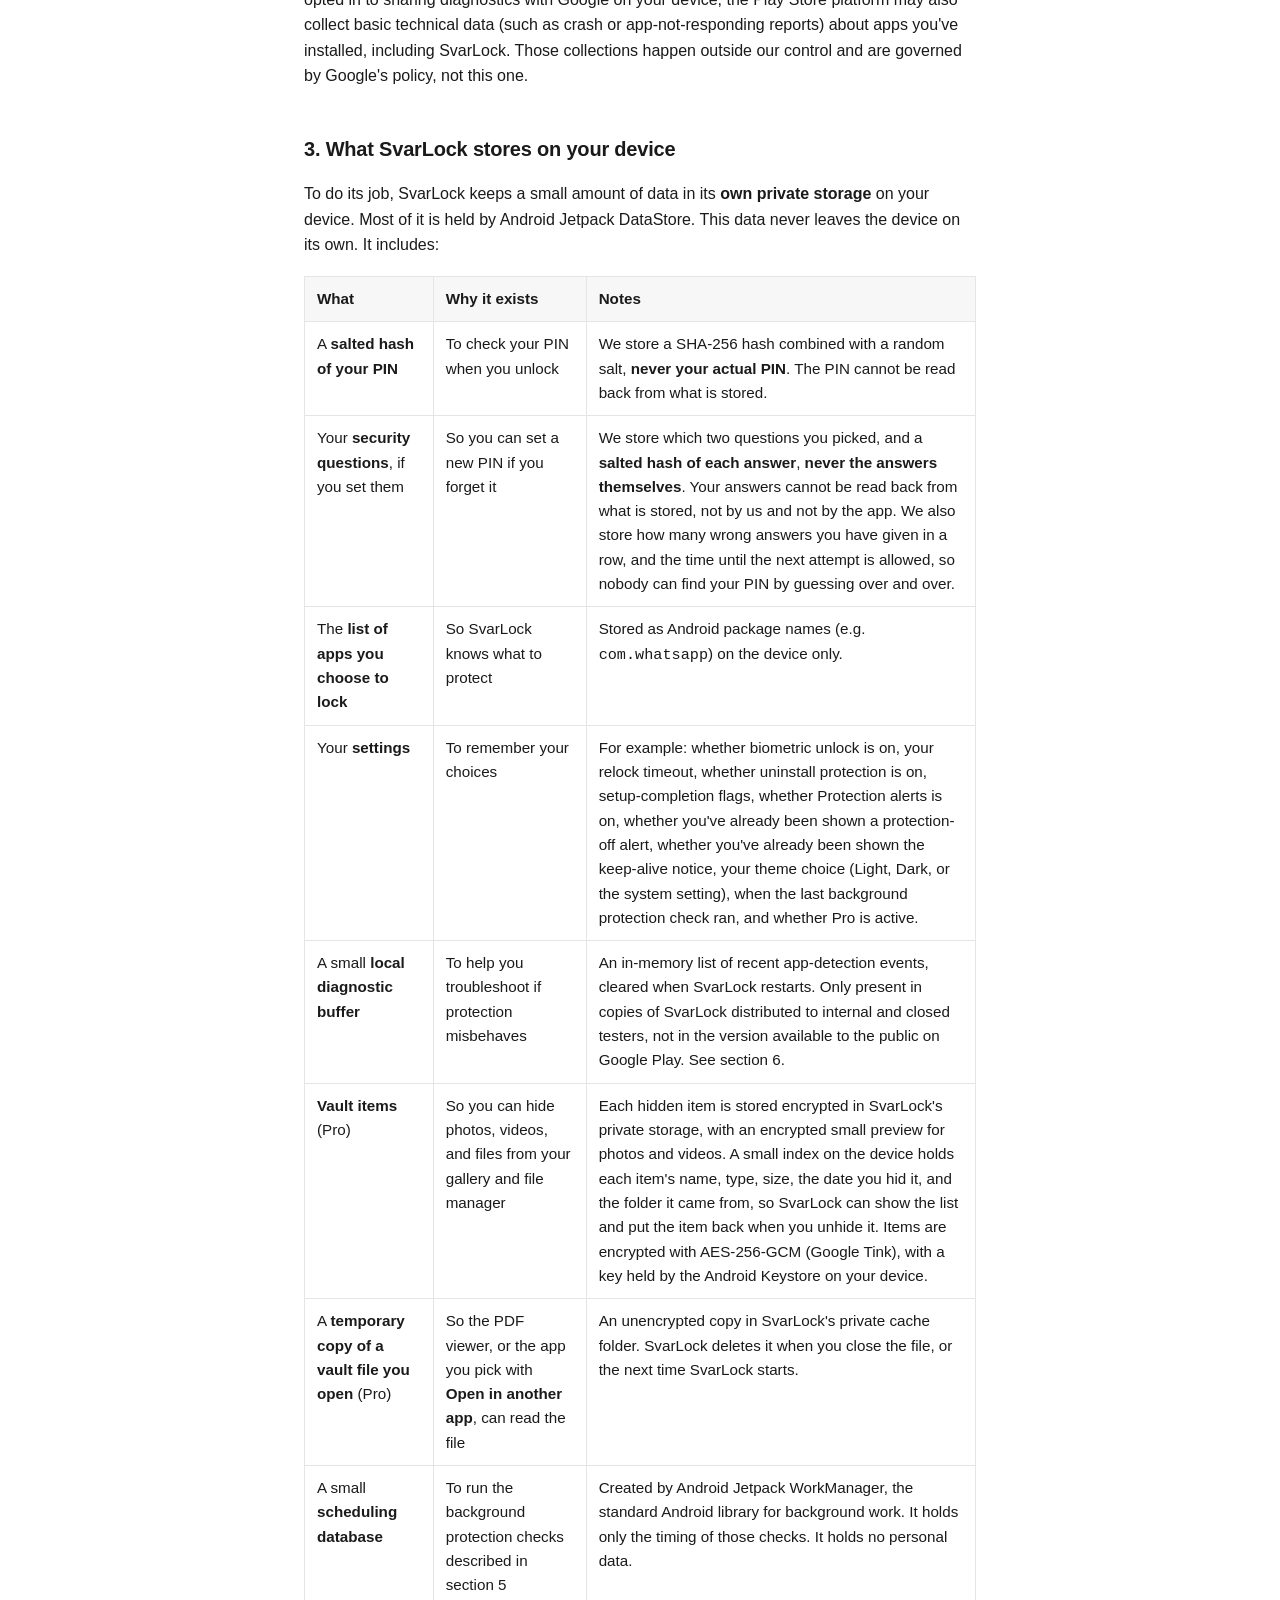
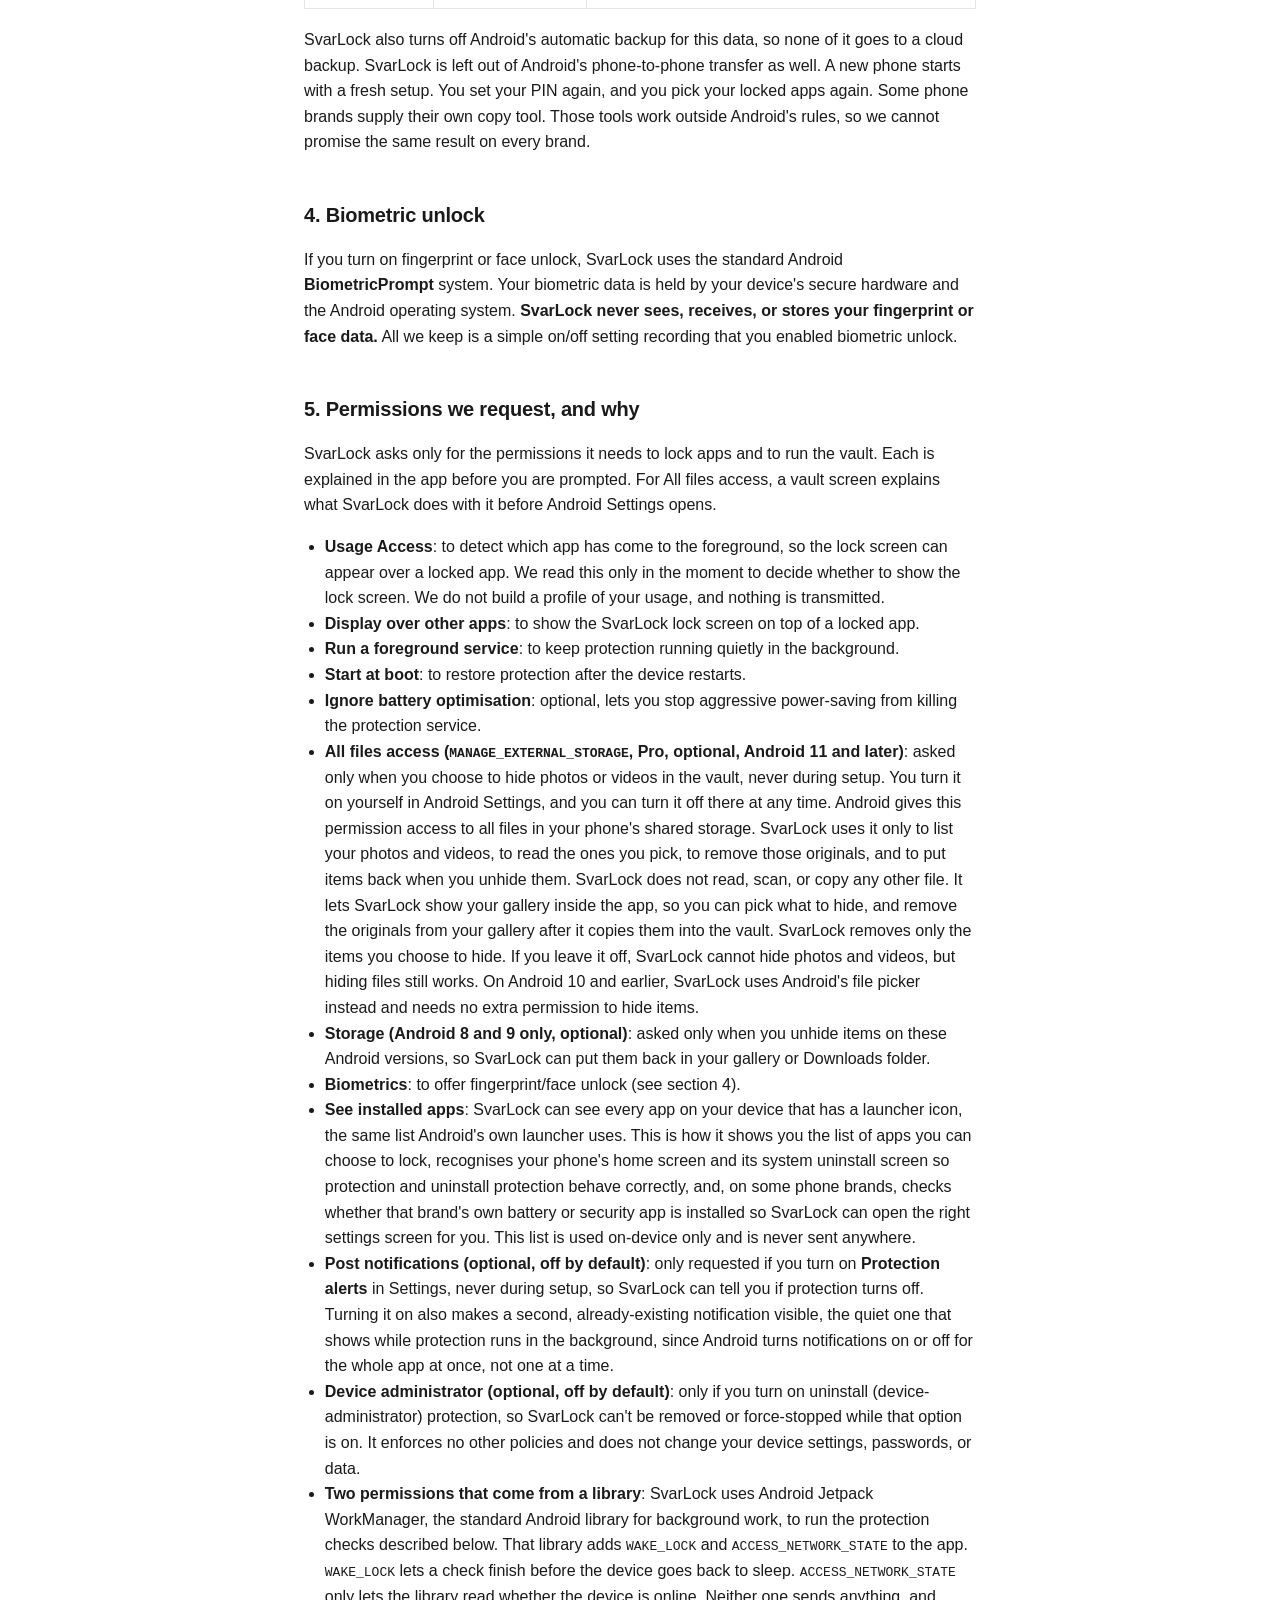
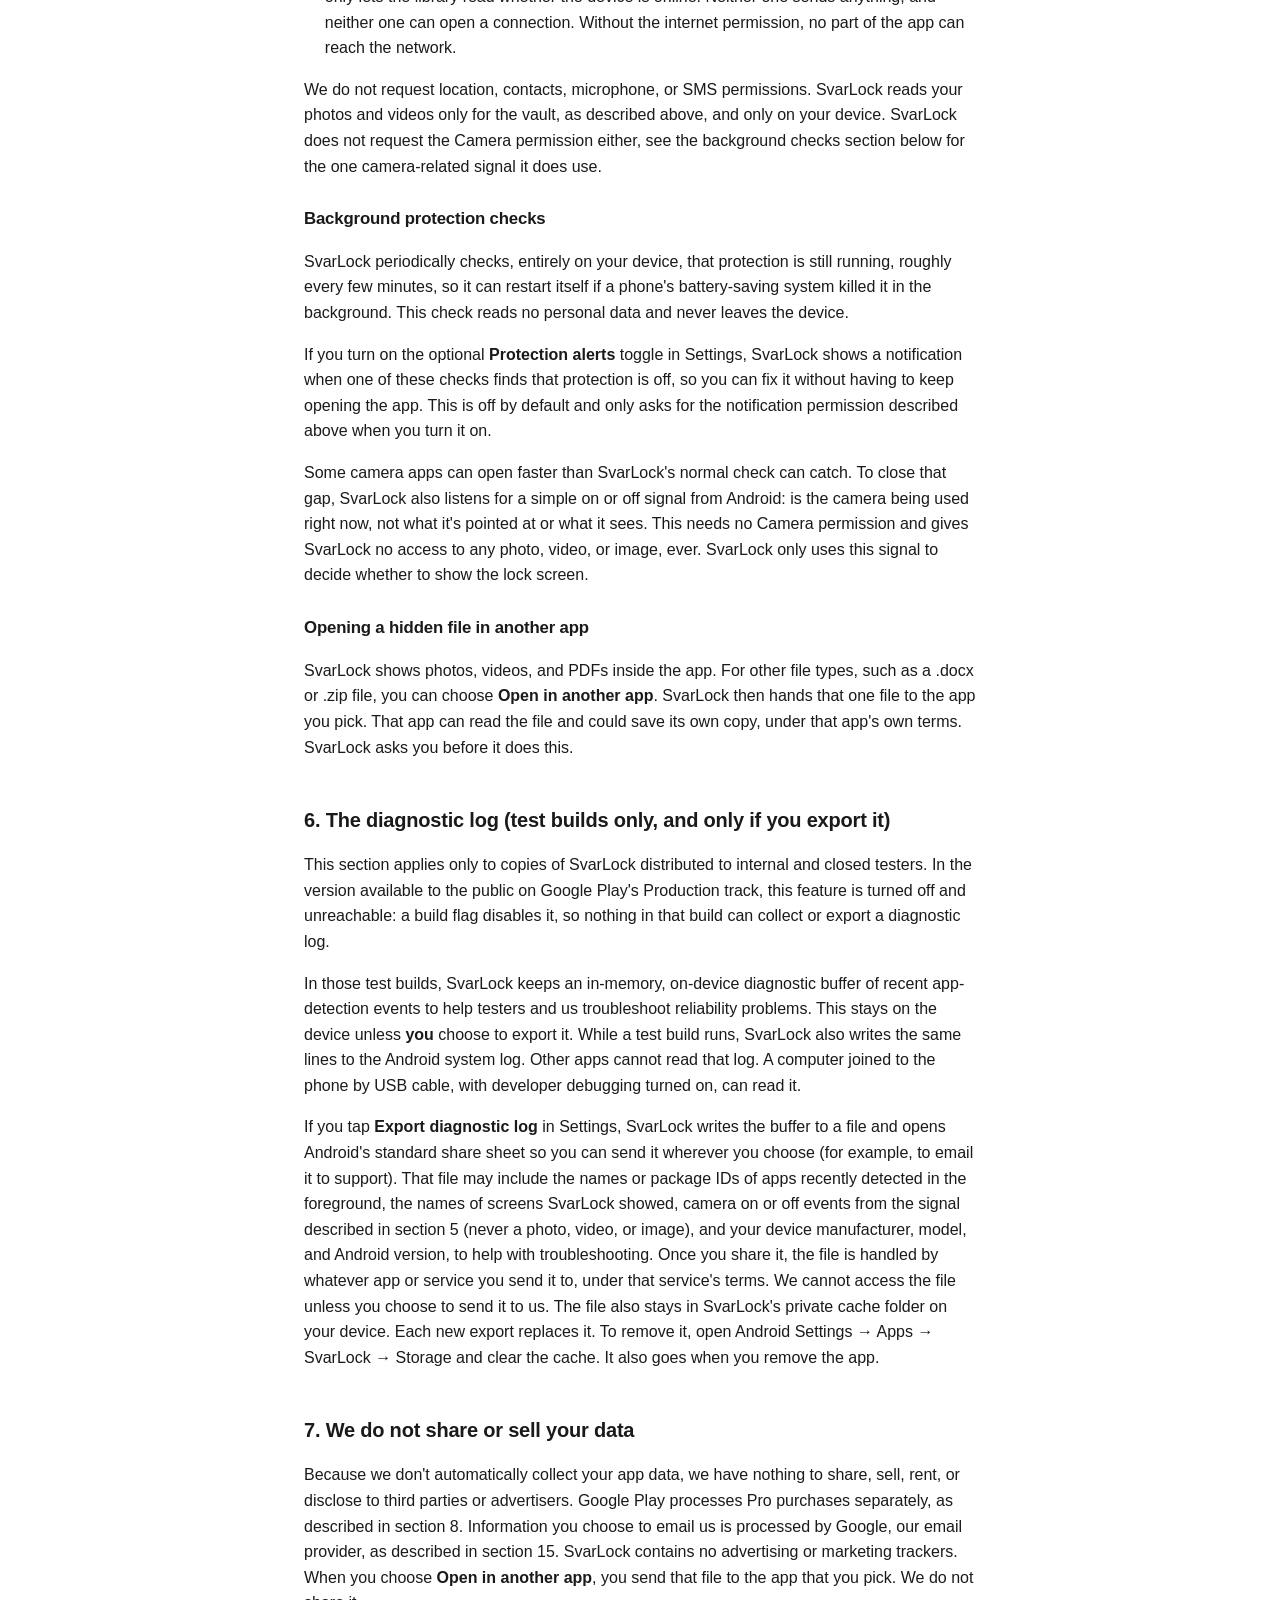
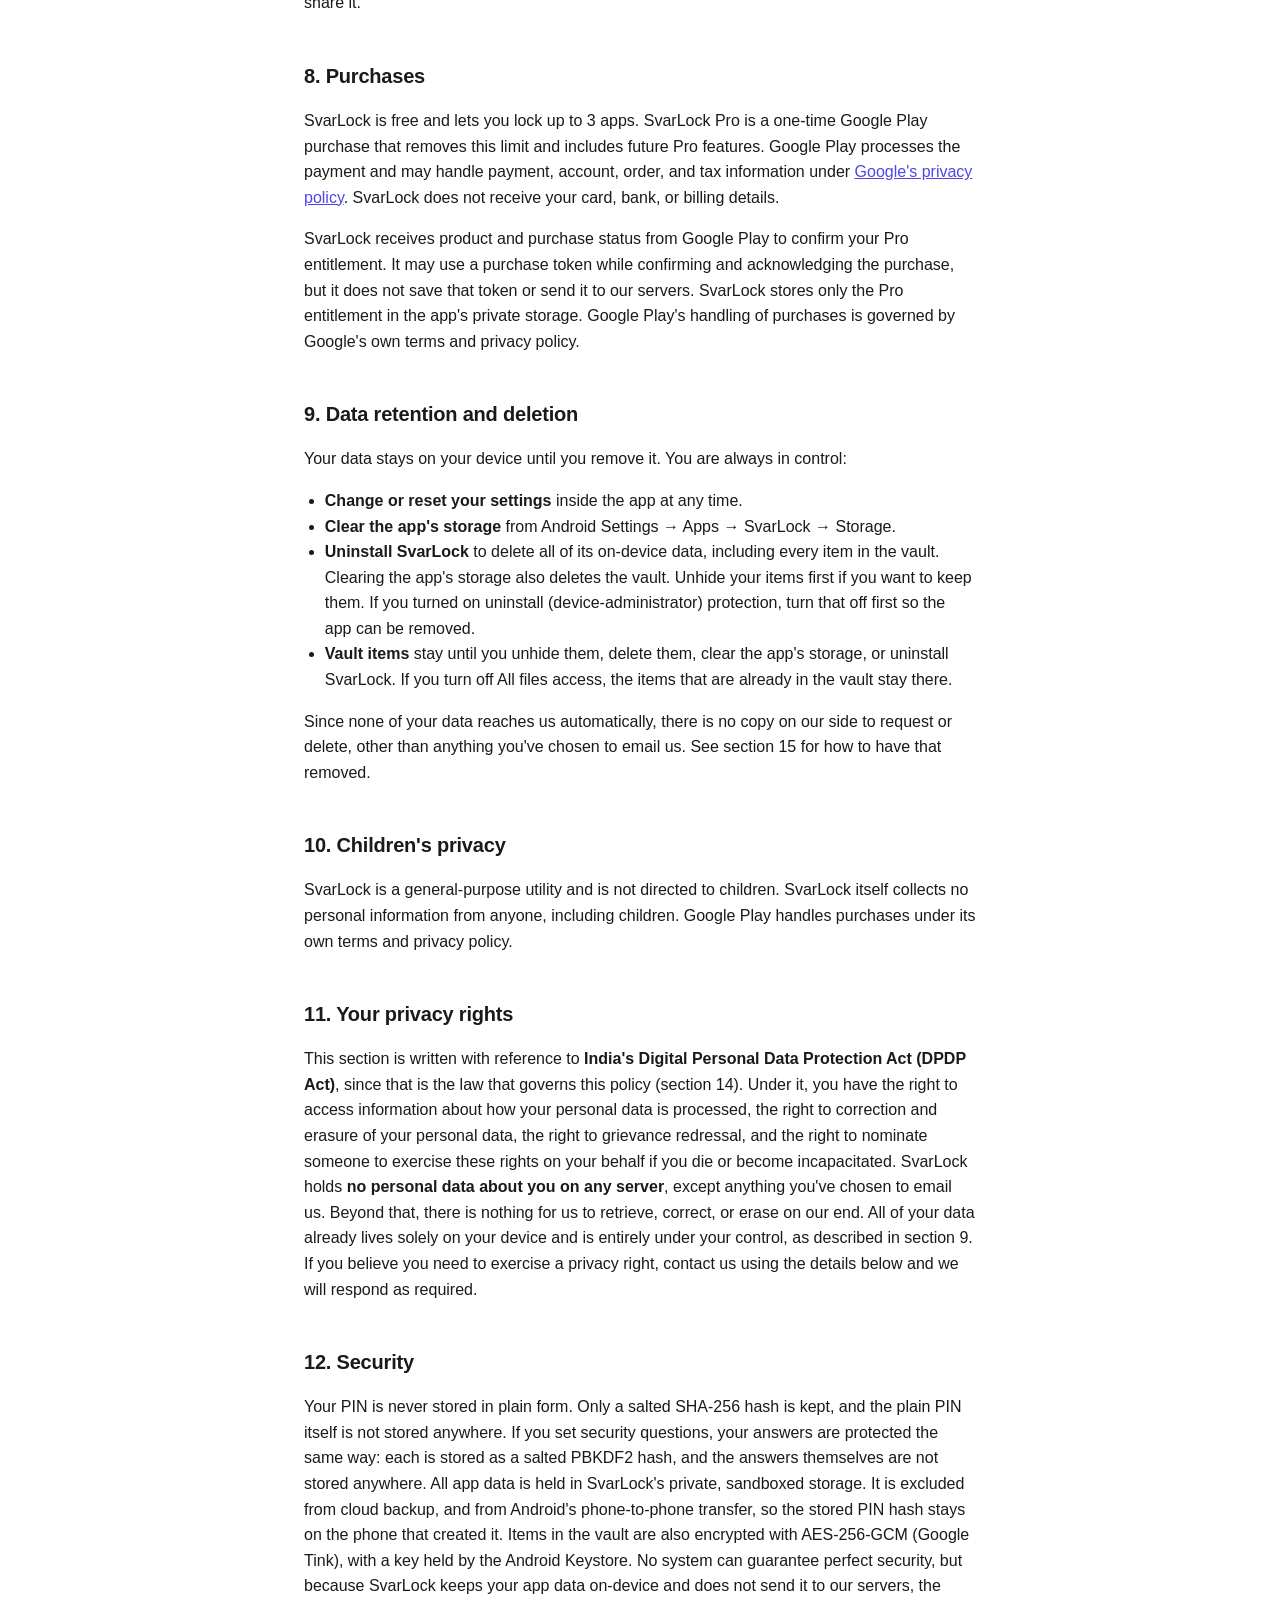
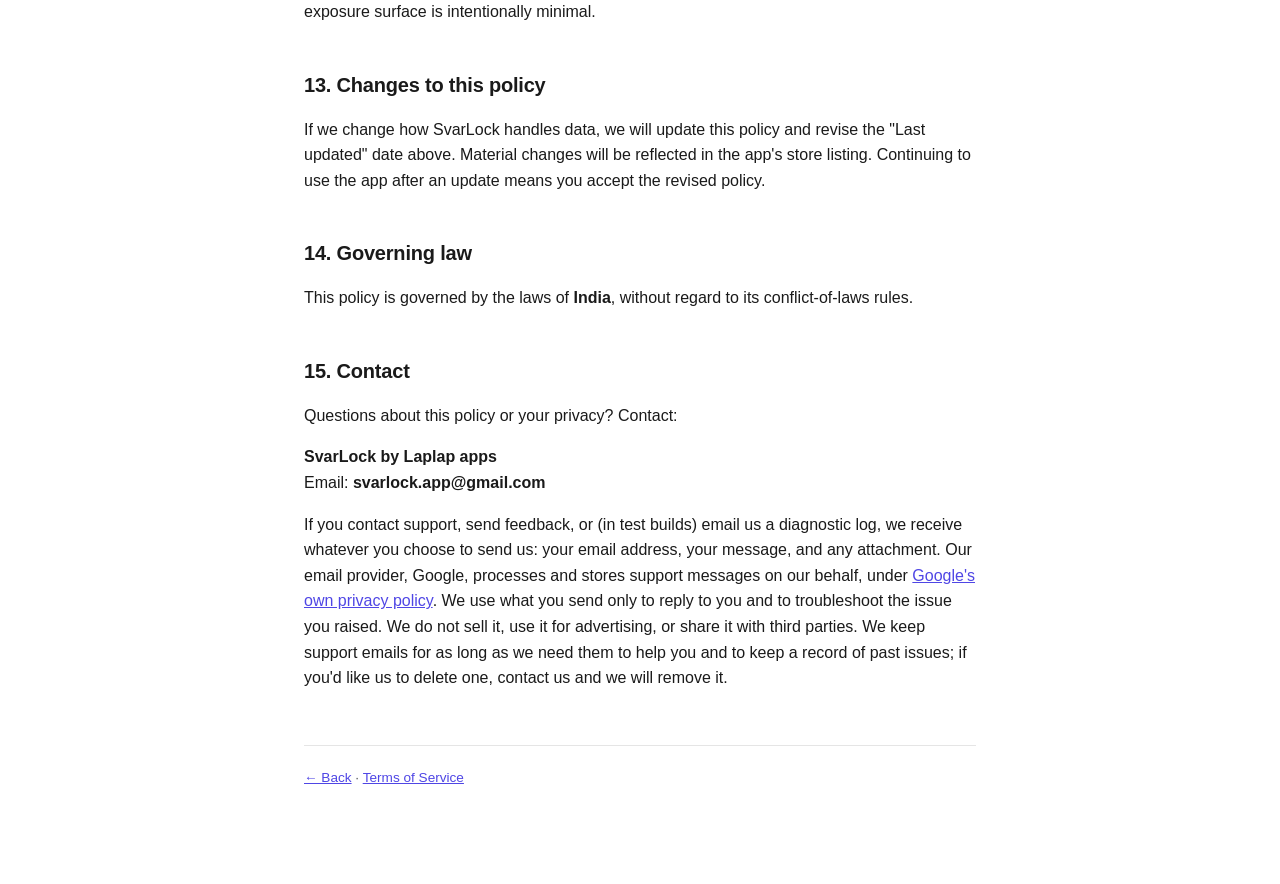
==== commit 088a4a7a: "feat: update privacy policy and terms for Pro vault features" ====
--- a/privacy-policy.html
+++ b/privacy-policy.html
@@ -18,7 +18,7 @@
   </header>
 
   <h1>Privacy Policy for SvarLock</h1>
-  <p class="updated"><strong>Last updated: 19 September 2026</strong></p>
+  <p class="updated"><strong>Last updated: 12 November 2026</strong></p>
 
   <div class="card">
     <p><strong>The short version</strong></p>
@@ -28,7 +28,8 @@
       <li>No ads, no analytics, no tracking, no advertising IDs.</li>
       <li>No servers. We never automatically receive your PIN, your app list, your usage, or your payment details.</li>
       <li>If you choose to email us for support, feedback, or (in test builds) a diagnostic log, that's different, see section 15 for what we receive then.</li>
-      <li>Everything SvarLock stores stays in the app's private storage on your device. It is not copied to a cloud backup, and Android's phone-to-phone transfer does not carry it to a new phone. Uninstall the app and it's gone.</li>
+      <li>Everything SvarLock stores stays in the app's private storage on your device. It is not copied to a cloud backup, and Android's phone-to-phone transfer does not carry it to a new phone. Uninstall the app and it's gone. This includes the photos, videos, and files you hide in the vault, so unhide them before you uninstall SvarLock or change phones.</li>
+      <li>The Pro vault reads only the photos, videos, and files you choose, and only on your phone.</li>
     </ul>
     <p>The sections below explain this in full.</p>
   </div>
@@ -42,10 +43,12 @@
   <ul>
     <li>Your name, email address, phone number, or any account details (there are no accounts).</li>
     <li>Your location.</li>
-    <li>Your contacts, messages, photos, or files.</li>
+    <li>Your contacts, messages, photos, or files. Photos, videos, and files you hide in the vault stay on your phone. They are never sent to us.</li>
     <li>Advertising identifiers or device fingerprints.</li>
     <li>Analytics, behavioural data, or usage statistics about how you use the app.</li>
   </ul>
+  <p>SvarLock accesses the photos, videos, and files that you choose to hide in the vault. This access happens only on your phone. It is not collection, because nothing leaves your phone.</p>
+
   <p>We have no servers and no back end. There is nothing for us to see, unless you choose to email us directly, see section 15.</p>
   <p>This is separate from Google Play itself. Google Play handles Pro purchases and may process payment, account, order, and tax information under <a href="https://policies.google.com/privacy">Google's own privacy policy</a>. If you've opted in to sharing diagnostics with Google on your device, the Play Store platform may also collect basic technical data (such as crash or app-not-responding reports) about apps you've installed, including SvarLock. Those collections happen outside our control and are governed by Google's policy, not this one.</p>
 
@@ -82,6 +85,16 @@
         <td>An in-memory list of recent app-detection events, cleared when SvarLock restarts. Only present in copies of SvarLock distributed to internal and closed testers, not in the version available to the public on Google Play. See section 6.</td>
       </tr>
       <tr>
+        <td><strong>Vault items</strong> (Pro)</td>
+        <td>So you can hide photos, videos, and files from your gallery and file manager</td>
+        <td>Each hidden item is stored encrypted in SvarLock's private storage, with an encrypted small preview for photos and videos. A small index on the device holds each item's name, type, size, the date you hid it, and the folder it came from, so SvarLock can show the list and put the item back when you unhide it. Items are encrypted with AES-256-GCM (Google Tink), with a key held by the Android Keystore on your device.</td>
+      </tr>
+      <tr>
+        <td>A <strong>temporary copy of a vault file you open</strong> (Pro)</td>
+        <td>So the PDF viewer, or the app you pick with <strong>Open in another app</strong>, can read the file</td>
+        <td>An unencrypted copy in SvarLock's private cache folder. SvarLock deletes it when you close the file, or the next time SvarLock starts.</td>
+      </tr>
+      <tr>
         <td>A small <strong>scheduling database</strong></td>
         <td>To run the background protection checks described in section 5</td>
         <td>Created by Android Jetpack WorkManager, the standard Android library for background work. It holds only the timing of those checks. It holds no personal data.</td>
@@ -94,25 +107,30 @@
   <p>If you turn on fingerprint or face unlock, SvarLock uses the standard Android <strong>BiometricPrompt</strong> system. Your biometric data is held by your device's secure hardware and the Android operating system. <strong>SvarLock never sees, receives, or stores your fingerprint or face data.</strong> All we keep is a simple on/off setting recording that you enabled biometric unlock.</p>
 
   <h2>5. Permissions we request, and why</h2>
-  <p>SvarLock asks only for the permissions it needs to lock apps. Each is explained in the app before you are prompted.</p>
+  <p>SvarLock asks only for the permissions it needs to lock apps and to run the vault. Each is explained in the app before you are prompted. For All files access, a vault screen explains what SvarLock does with it before Android Settings opens.</p>
   <ul>
     <li><strong>Usage Access</strong>: to detect which app has come to the foreground, so the lock screen can appear over a locked app. We read this only in the moment to decide whether to show the lock screen. We do not build a profile of your usage, and nothing is transmitted.</li>
     <li><strong>Display over other apps</strong>: to show the SvarLock lock screen on top of a locked app.</li>
     <li><strong>Run a foreground service</strong>: to keep protection running quietly in the background.</li>
     <li><strong>Start at boot</strong>: to restore protection after the device restarts.</li>
     <li><strong>Ignore battery optimisation</strong>: optional, lets you stop aggressive power-saving from killing the protection service.</li>
+    <li><strong>All files access (<code>MANAGE_EXTERNAL_STORAGE</code>, Pro, optional, Android 11 and later)</strong>: asked only when you choose to hide photos or videos in the vault, never during setup. You turn it on yourself in Android Settings, and you can turn it off there at any time. Android gives this permission access to all files in your phone's shared storage. SvarLock uses it only to list your photos and videos, to read the ones you pick, to remove those originals, and to put items back when you unhide them. SvarLock does not read, scan, or copy any other file. It lets SvarLock show your gallery inside the app, so you can pick what to hide, and remove the originals from your gallery after it copies them into the vault. SvarLock removes only the items you choose to hide. If you leave it off, SvarLock cannot hide photos and videos, but hiding files still works. On Android 10 and earlier, SvarLock uses Android's file picker instead and needs no extra permission to hide items.</li>
+    <li><strong>Storage (Android 8 and 9 only, optional)</strong>: asked only when you unhide items on these Android versions, so SvarLock can put them back in your gallery or Downloads folder.</li>
     <li><strong>Biometrics</strong>: to offer fingerprint/face unlock (see section 4).</li>
     <li><strong>See installed apps</strong>: SvarLock can see every app on your device that has a launcher icon, the same list Android's own launcher uses. This is how it shows you the list of apps you can choose to lock, recognises your phone's home screen and its system uninstall screen so protection and uninstall protection behave correctly, and, on some phone brands, checks whether that brand's own battery or security app is installed so SvarLock can open the right settings screen for you. This list is used on-device only and is never sent anywhere.</li>
     <li><strong>Post notifications (optional, off by default)</strong>: only requested if you turn on <strong>Protection alerts</strong> in Settings, never during setup, so SvarLock can tell you if protection turns off. Turning it on also makes a second, already-existing notification visible, the quiet one that shows while protection runs in the background, since Android turns notifications on or off for the whole app at once, not one at a time.</li>
     <li><strong>Device administrator (optional, off by default)</strong>: only if you turn on uninstall (device-administrator) protection, so SvarLock can't be removed or force-stopped while that option is on. It enforces no other policies and does not change your device settings, passwords, or data.</li>
     <li><strong>Two permissions that come from a library</strong>: SvarLock uses Android Jetpack WorkManager, the standard Android library for background work, to run the protection checks described below. That library adds <code>WAKE_LOCK</code> and <code>ACCESS_NETWORK_STATE</code> to the app. <code>WAKE_LOCK</code> lets a check finish before the device goes back to sleep. <code>ACCESS_NETWORK_STATE</code> only lets the library read whether the device is online. Neither one sends anything, and neither one can open a connection. Without the internet permission, no part of the app can reach the network.</li>
   </ul>
-  <p>We do not request location, contacts, microphone, SMS, or storage permissions for your media. SvarLock does not request the Camera permission either, see the background checks section below for the one camera-related signal it does use.</p>
+  <p>We do not request location, contacts, microphone, or SMS permissions. SvarLock reads your photos and videos only for the vault, as described above, and only on your device. SvarLock does not request the Camera permission either, see the background checks section below for the one camera-related signal it does use.</p>
 
   <h3>Background protection checks</h3>
   <p>SvarLock periodically checks, entirely on your device, that protection is still running, roughly every few minutes, so it can restart itself if a phone's battery-saving system killed it in the background. This check reads no personal data and never leaves the device.</p>
   <p>If you turn on the optional <strong>Protection alerts</strong> toggle in Settings, SvarLock shows a notification when one of these checks finds that protection is off, so you can fix it without having to keep opening the app. This is off by default and only asks for the notification permission described above when you turn it on.</p>
   <p>Some camera apps can open faster than SvarLock's normal check can catch. To close that gap, SvarLock also listens for a simple on or off signal from Android: is the camera being used right now, not what it's pointed at or what it sees. This needs no Camera permission and gives SvarLock no access to any photo, video, or image, ever. SvarLock only uses this signal to decide whether to show the lock screen.</p>
+
+  <h3>Opening a hidden file in another app</h3>
+  <p>SvarLock shows photos, videos, and PDFs inside the app. For other file types, such as a .docx or .zip file, you can choose <strong>Open in another app</strong>. SvarLock then hands that one file to the app you pick. That app can read the file and could save its own copy, under that app's own terms. SvarLock asks you before it does this.</p>
 
   <h2>6. The diagnostic log (test builds only, and only if you export it)</h2>
   <p>This section applies only to copies of SvarLock distributed to internal and closed testers. In the version available to the public on Google Play's Production track, this feature is turned off and unreachable: a build flag disables it, so nothing in that build can collect or export a diagnostic log.</p>
@@ -120,7 +138,7 @@
   <p>If you tap <strong>Export diagnostic log</strong> in Settings, SvarLock writes the buffer to a file and opens Android's standard share sheet so you can send it wherever you choose (for example, to email it to support). That file may include the names or package IDs of apps recently detected in the foreground, the names of screens SvarLock showed, camera on or off events from the signal described in section 5 (never a photo, video, or image), and your device manufacturer, model, and Android version, to help with troubleshooting. Once you share it, the file is handled by whatever app or service you send it to, under that service's terms. We cannot access the file unless you choose to send it to us. The file also stays in SvarLock's private cache folder on your device. Each new export replaces it. To remove it, open Android Settings → Apps → SvarLock → Storage and clear the cache. It also goes when you remove the app.</p>
 
   <h2>7. We do not share or sell your data</h2>
-  <p>Because we don't automatically collect your app data, we have nothing to share, sell, rent, or disclose to third parties or advertisers. Google Play processes Pro purchases separately, as described in section 8. Information you choose to email us is processed by Google, our email provider, as described in section 15. SvarLock contains no advertising or marketing trackers.</p>
+  <p>Because we don't automatically collect your app data, we have nothing to share, sell, rent, or disclose to third parties or advertisers. Google Play processes Pro purchases separately, as described in section 8. Information you choose to email us is processed by Google, our email provider, as described in section 15. SvarLock contains no advertising or marketing trackers. When you choose <strong>Open in another app</strong>, you send that file to the app that you pick. We do not share it.</p>
 
   <h2>8. Purchases</h2>
   <p>SvarLock is free and lets you lock up to 3 apps. SvarLock Pro is a one-time Google Play purchase that removes this limit and includes future Pro features. Google Play processes the payment and may handle payment, account, order, and tax information under <a href="https://policies.google.com/privacy">Google's privacy policy</a>. SvarLock does not receive your card, bank, or billing details.</p>
@@ -131,7 +149,8 @@
   <ul>
     <li><strong>Change or reset your settings</strong> inside the app at any time.</li>
     <li><strong>Clear the app's storage</strong> from Android Settings → Apps → SvarLock → Storage.</li>
-    <li><strong>Uninstall SvarLock</strong> to delete all of its on-device data. If you turned on uninstall (device-administrator) protection, turn that off first so the app can be removed.</li>
+    <li><strong>Uninstall SvarLock</strong> to delete all of its on-device data, including every item in the vault. Clearing the app's storage also deletes the vault. Unhide your items first if you want to keep them. If you turned on uninstall (device-administrator) protection, turn that off first so the app can be removed.</li>
+    <li><strong>Vault items</strong> stay until you unhide them, delete them, clear the app's storage, or uninstall SvarLock. If you turn off All files access, the items that are already in the vault stay there.</li>
   </ul>
   <p>Since none of your data reaches us automatically, there is no copy on our side to request or delete, other than anything you've chosen to email us. See section 15 for how to have that removed.</p>
 
@@ -142,7 +161,7 @@
   <p>This section is written with reference to <strong>India's Digital Personal Data Protection Act (DPDP Act)</strong>, since that is the law that governs this policy (section 14). Under it, you have the right to access information about how your personal data is processed, the right to correction and erasure of your personal data, the right to grievance redressal, and the right to nominate someone to exercise these rights on your behalf if you die or become incapacitated. SvarLock holds <strong>no personal data about you on any server</strong>, except anything you've chosen to email us. Beyond that, there is nothing for us to retrieve, correct, or erase on our end. All of your data already lives solely on your device and is entirely under your control, as described in section 9. If you believe you need to exercise a privacy right, contact us using the details below and we will respond as required.</p>
 
   <h2>12. Security</h2>
-  <p>Your PIN is never stored in plain form. Only a salted SHA-256 hash is kept, and the plain PIN itself is not stored anywhere. If you set security questions, your answers are protected the same way: each is stored as a salted PBKDF2 hash, and the answers themselves are not stored anywhere. All app data is held in SvarLock's private, sandboxed storage. It is excluded from cloud backup, and from Android's phone-to-phone transfer, so the stored PIN hash stays on the phone that created it. No system can guarantee perfect security, but because SvarLock keeps your app data on-device and does not send it to our servers, the exposure surface is intentionally minimal.</p>
+  <p>Your PIN is never stored in plain form. Only a salted SHA-256 hash is kept, and the plain PIN itself is not stored anywhere. If you set security questions, your answers are protected the same way: each is stored as a salted PBKDF2 hash, and the answers themselves are not stored anywhere. All app data is held in SvarLock's private, sandboxed storage. It is excluded from cloud backup, and from Android's phone-to-phone transfer, so the stored PIN hash stays on the phone that created it. Items in the vault are also encrypted with AES-256-GCM (Google Tink), with a key held by the Android Keystore. No system can guarantee perfect security, but because SvarLock keeps your app data on-device and does not send it to our servers, the exposure surface is intentionally minimal.</p>
 
   <h2>13. Changes to this policy</h2>
   <p>If we change how SvarLock handles data, we will update this policy and revise the "Last updated" date above. Material changes will be reflected in the app's store listing. Continuing to use the app after an update means you accept the revised policy.</p>
